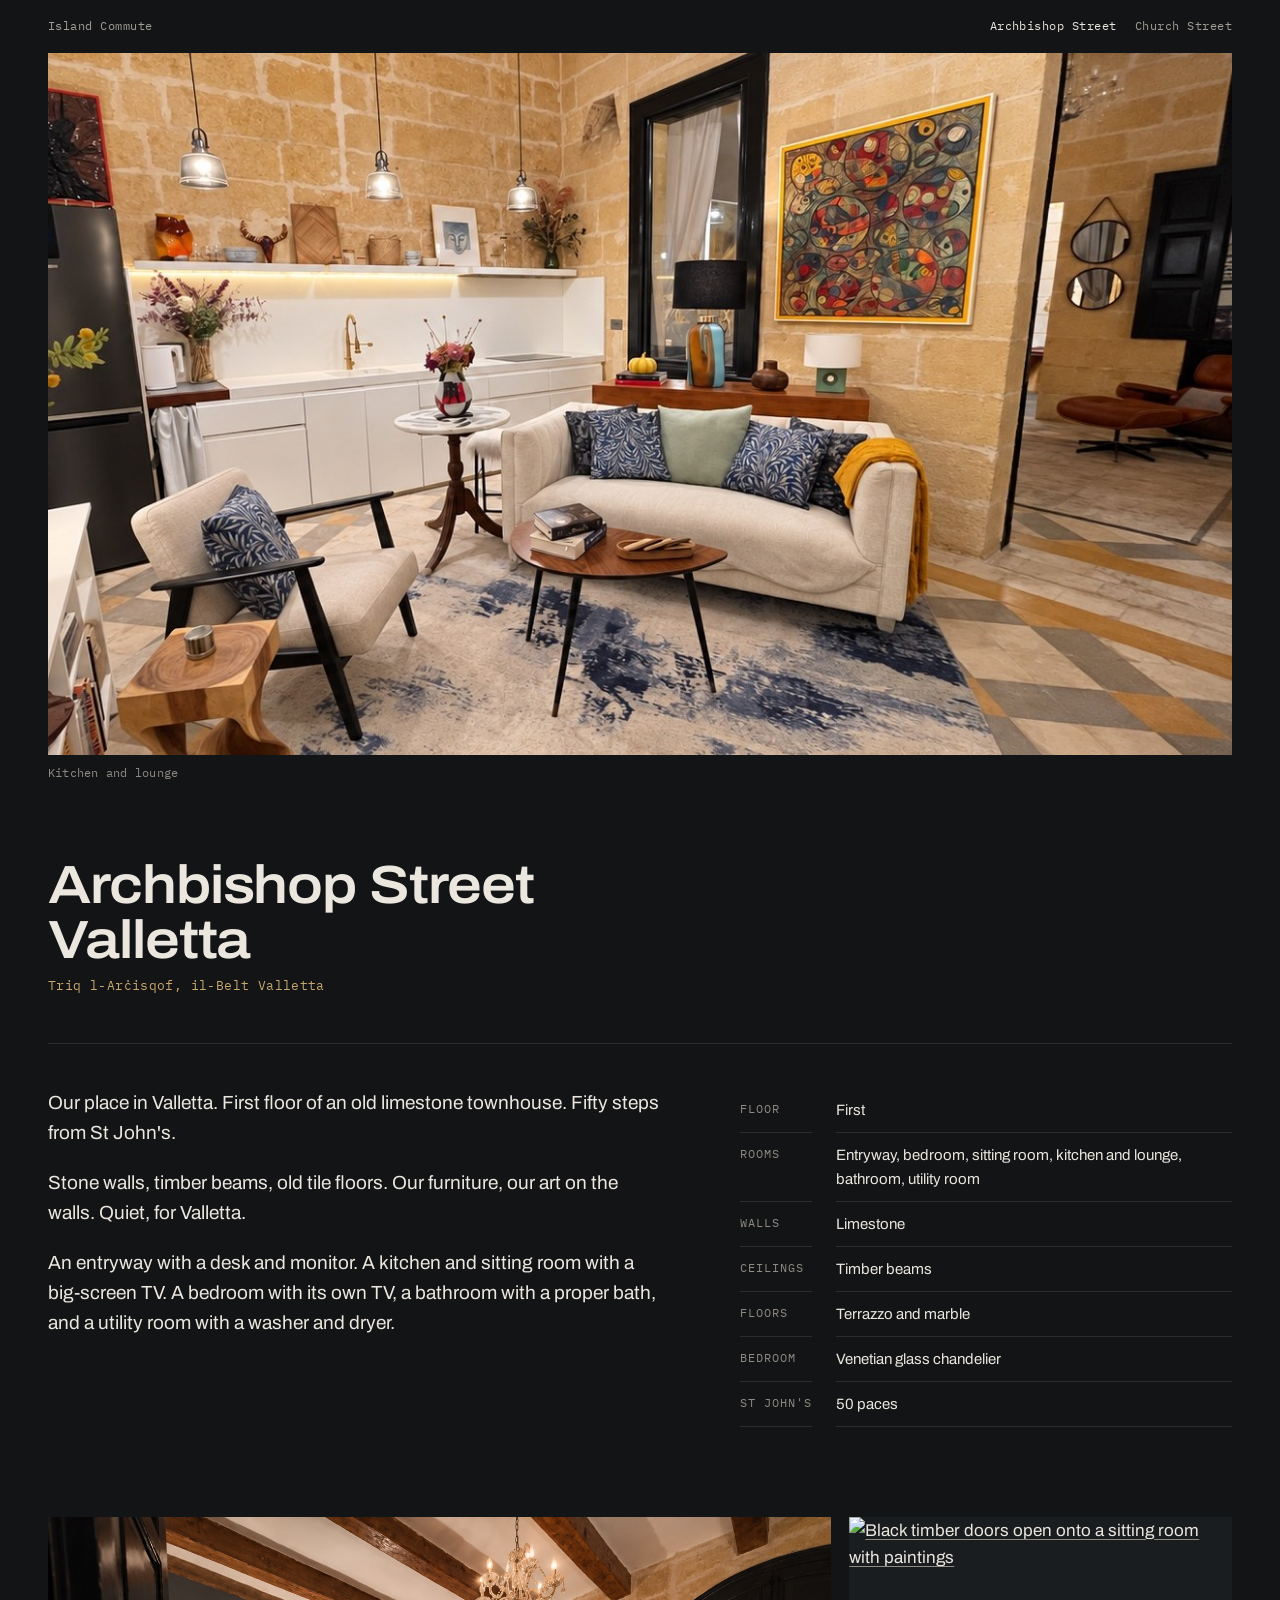
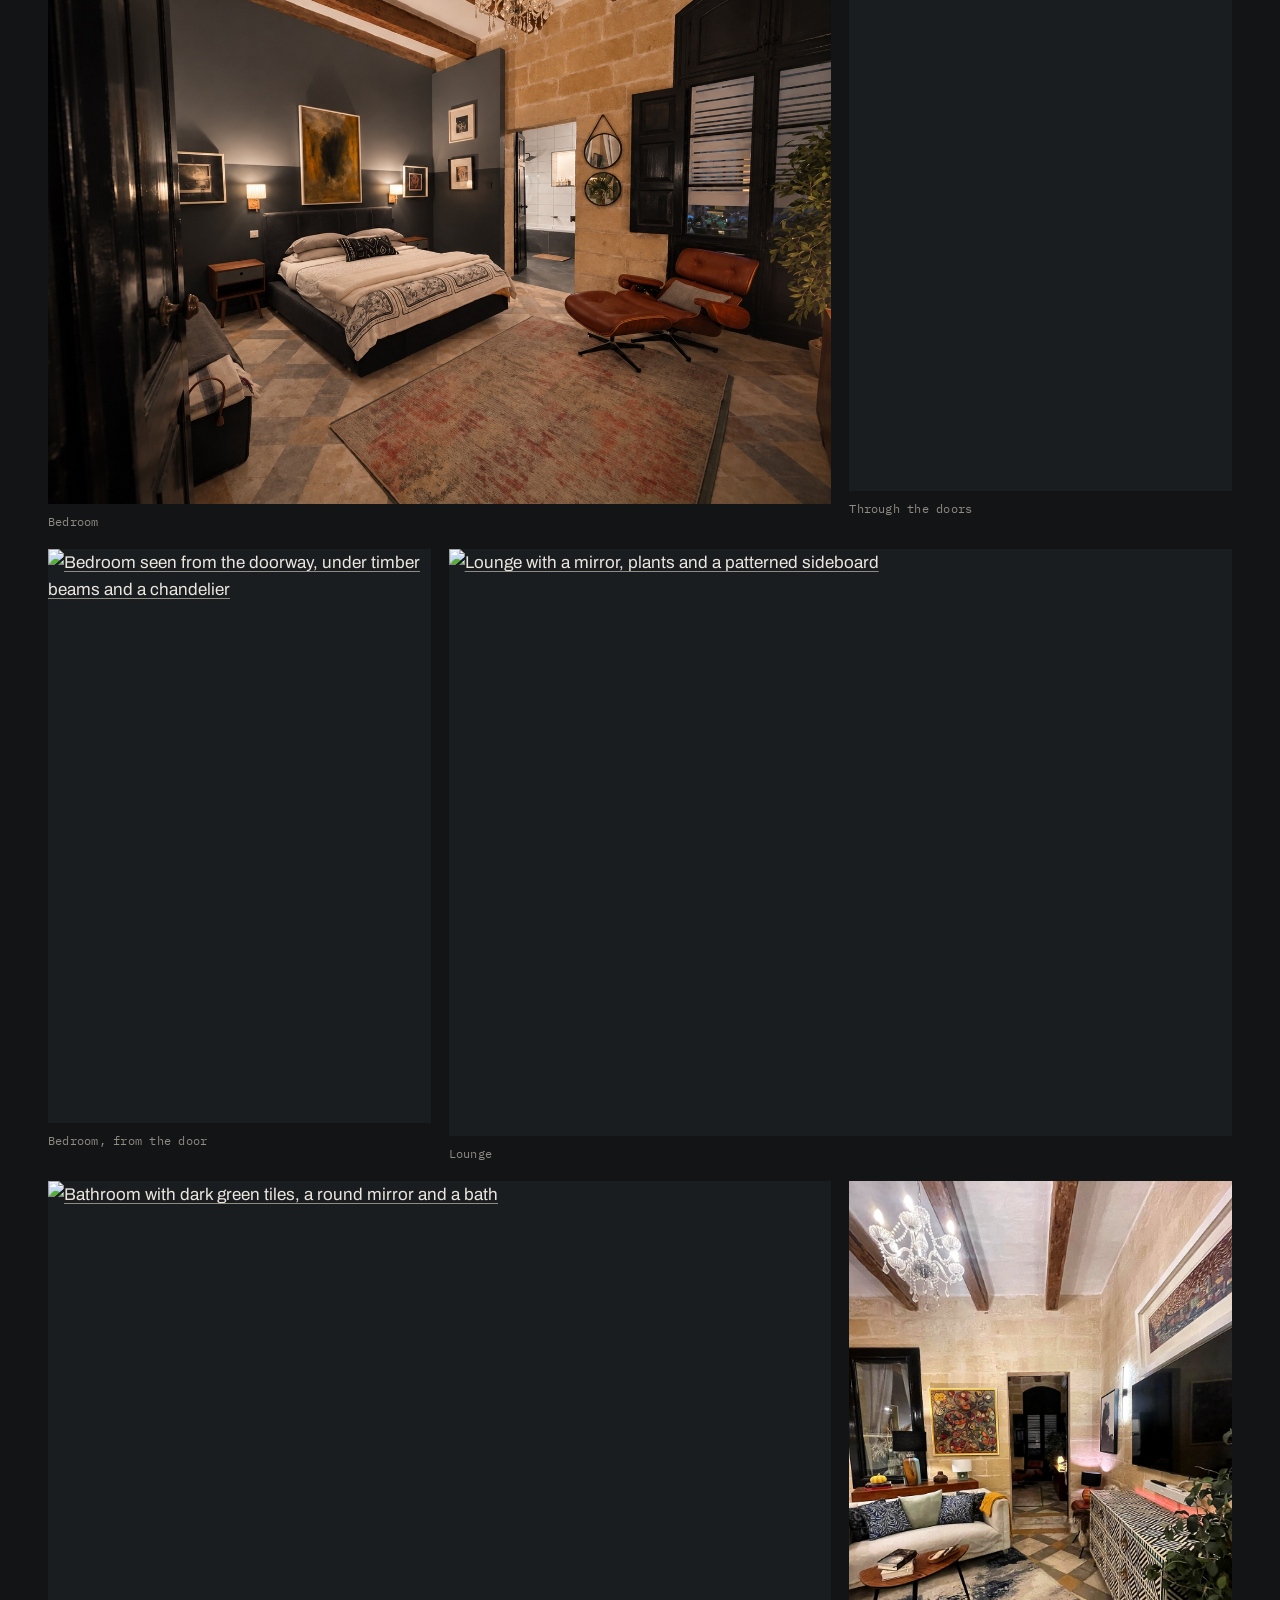
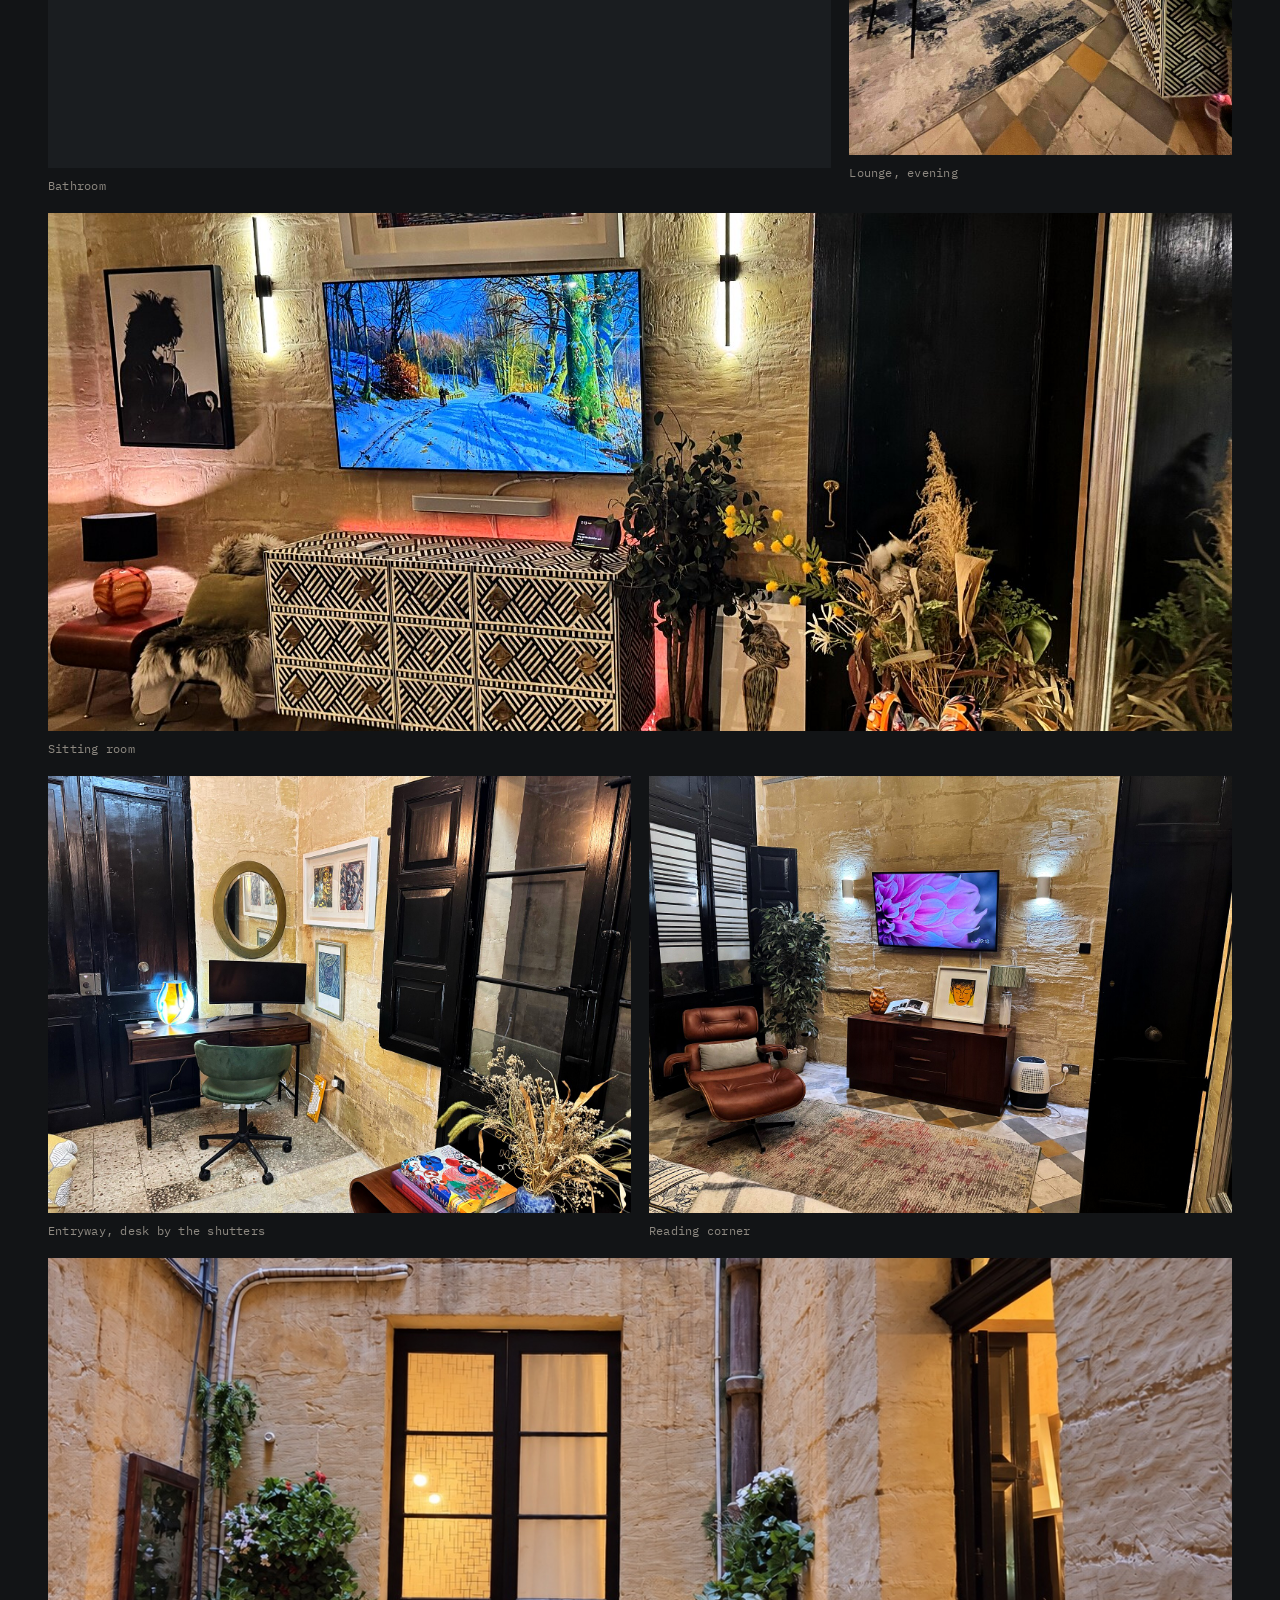
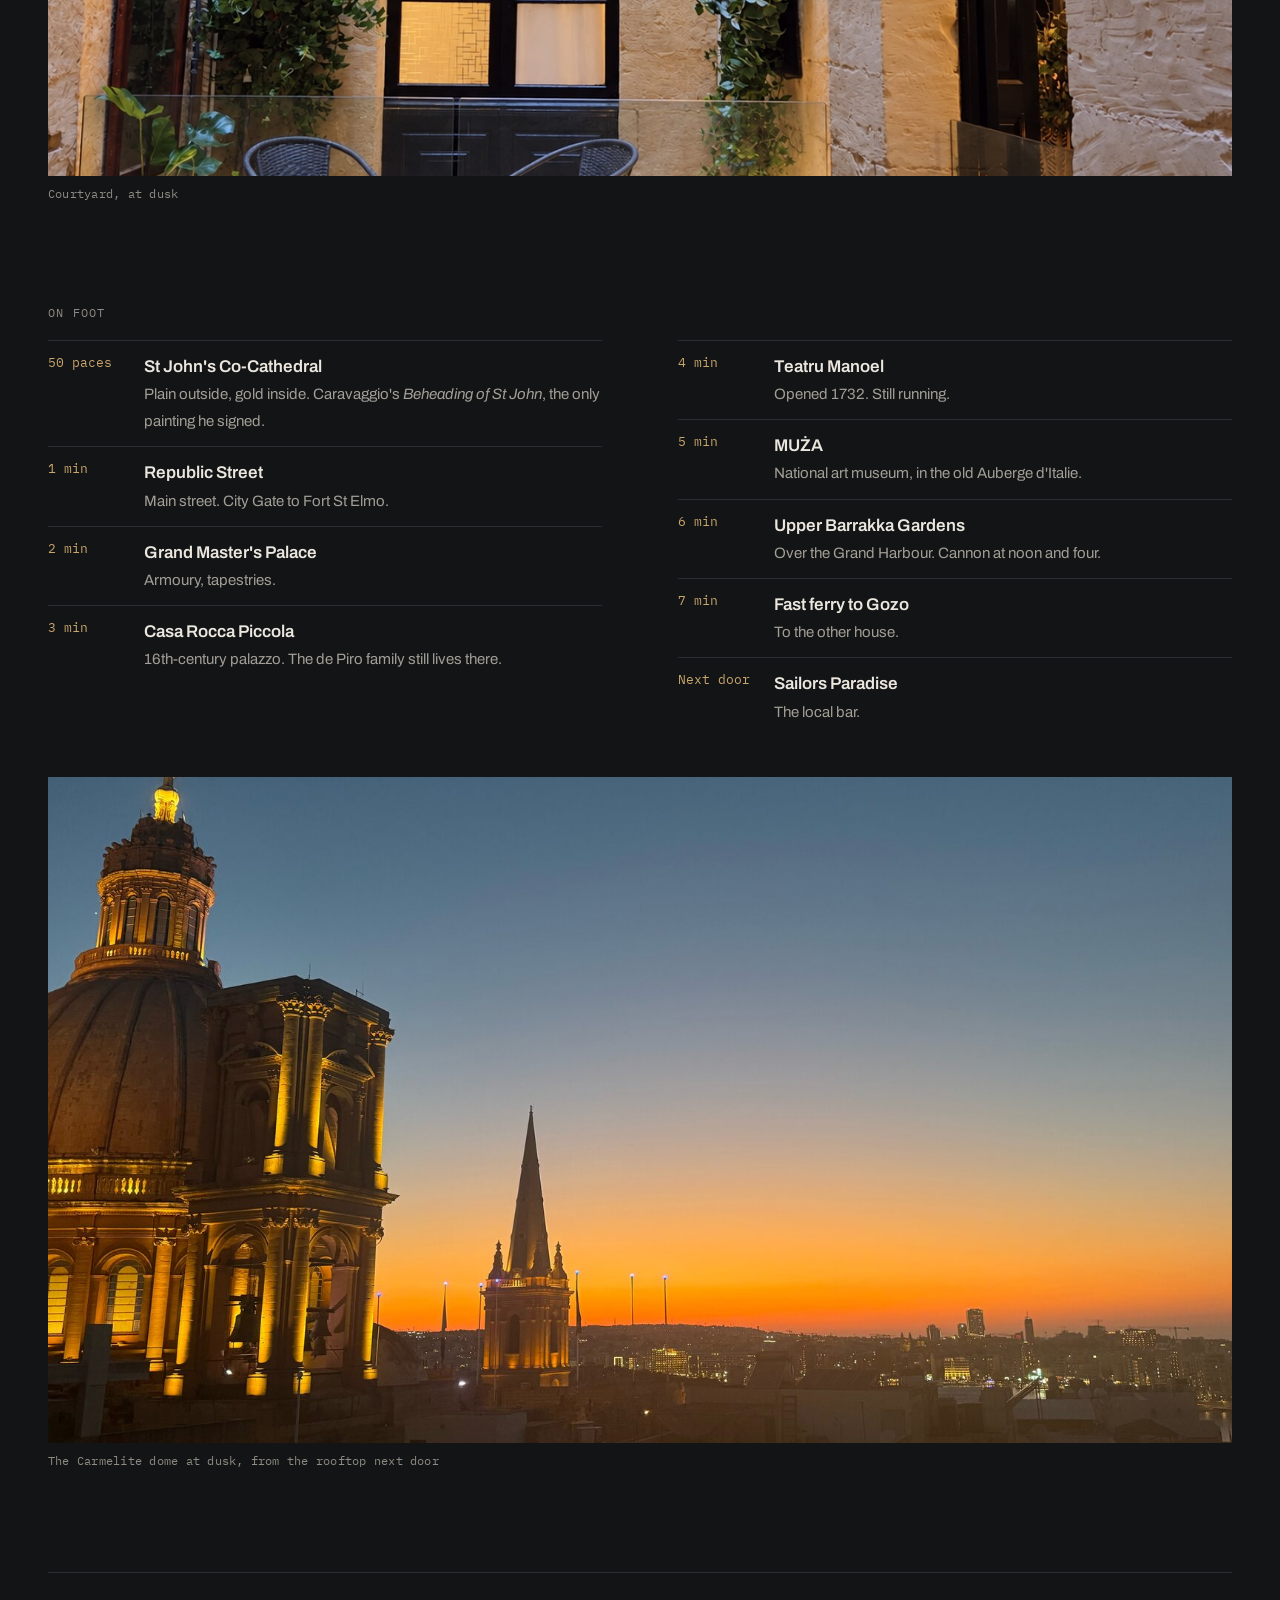
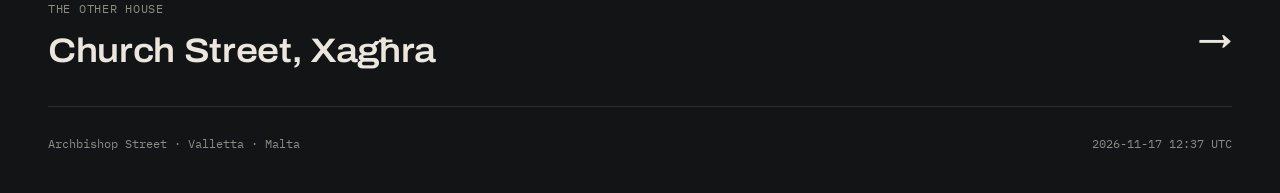
==== index.html @ 1a16b5c1 "content: name the entryway in the desk photo caption and the rooms list" ====
<!doctype html>
<html lang="en">
<head>
  <meta charset="UTF-8">
  <link rel="icon" href="/favicon.svg" type="image/svg+xml">
  <meta name="viewport" content="width=device-width, initial-scale=1">
  <title>Archbishop Street, Valletta</title>
  <meta name="robots" content="noindex, nofollow">
  <meta name="description" content="Archbishop Street, Valletta. Limestone, timber beams, old tile floors. Fifty steps from St John's.">
  <link rel="canonical" href="https://50archbishop.com/">
  <meta property="og:title" content="Archbishop Street, Valletta">
  <meta property="og:description" content="Limestone, timber beams, old tile floors. Fifty steps from St John's.">
  <meta property="og:type" content="website">
  <meta property="og:url" content="https://50archbishop.com/">
  <meta property="og:image" content="https://50archbishop.com/assets/photo-01-hero-kitchen-lounge-retouched.jpg">
  <meta name="twitter:card" content="summary_large_image">
  <meta name="theme-color" content="#121416">
  <link rel="preconnect" href="https://fonts.googleapis.com">
  <link rel="preconnect" href="https://fonts.gstatic.com" crossorigin>
  <link rel="stylesheet" href="https://fonts.googleapis.com/css2?family=Archivo:wdth,wght@62..125,100..900&family=IBM+Plex+Mono&display=swap">
  <link rel="stylesheet" href="/assets/site.css?v=20261107-more">
</head>
<body>
  <header class="wrap bar">
    <a class="home" href="https://islandcommute.com/">Island Commute</a>
    <nav aria-label="Houses">
      <a href="/" aria-current="page">Archbishop Street</a>
      <a href="https://19-church.com/">Church Street</a>
    </nav>
  </header>

  <main>
    <figure class="hero wrap">
      <img src="/assets/photo-01-hero-kitchen-lounge-retouched.jpg?v=2" width="1223" height="1086" alt="Kitchen and lounge: limestone walls, timber beams, a white sofa and a large abstract painting">
      <figcaption>Kitchen and lounge</figcaption>
    </figure>

    <div class="wrap">
      <div class="address">
        <h1>Archbishop Street<br>Valletta<span class="mt">Triq l-Arċisqof, il-Belt Valletta</span></h1>
      </div>

      <section class="about">
        <div>
          <p>Our place in Valletta. First floor of an old limestone townhouse. Fifty steps from St John's.</p>
          <p>Stone walls, timber beams, old tile floors. Our furniture, our art on the walls. Quiet, for Valletta.</p>
          <p>An entryway with a desk and monitor. A kitchen and sitting room with a big-screen TV. A bedroom with its own TV, a bathroom with a proper bath, and a utility room with a washer and dryer.</p>
        </div>
        <dl class="facts">
          <dt>Floor</dt><dd>First</dd>
          <dt>Rooms</dt><dd>Entryway, bedroom, sitting room, kitchen and lounge, bathroom, utility room</dd>
          <dt>Walls</dt><dd>Limestone</dd>
          <dt>Ceilings</dt><dd>Timber beams</dd>
          <dt>Floors</dt><dd>Terrazzo and marble</dd>
          <dt>Bedroom</dt><dd>Venetian glass chandelier</dd>
          <dt>St John's</dt><dd>50 paces</dd>
        </dl>
      </section>

      <section class="photos" aria-label="Photographs">
        <figure class="photo"><a data-lb data-cap="Bedroom" href="/assets/photo-02-bedroom-retouched.jpg"><img loading="lazy" src="/assets/photo-02-bedroom-retouched.jpg" width="1450" height="1086" alt="Bedroom with dark walls, a chandelier and a leather lounge chair"></a><figcaption>Bedroom</figcaption></figure>
        <figure class="photo p"><a data-lb data-cap="Through the doors" href="/assets/photo-04-doorway-yellow-room.jpg"><img loading="lazy" src="/assets/photo-04-doorway-yellow-room.jpg" width="1200" height="1600" alt="Black timber doors open onto a sitting room with paintings"></a><figcaption>Through the doors</figcaption></figure>
        <figure class="photo p"><a data-lb data-cap="Bedroom, from the door" href="/assets/photo-05-bedroom-alt.jpg"><img loading="lazy" src="/assets/photo-05-bedroom-alt.jpg" width="1200" height="1600" alt="Bedroom seen from the doorway, under timber beams and a chandelier"></a><figcaption>Bedroom, from the door</figcaption></figure>
        <figure class="photo"><a data-lb data-cap="Lounge" href="/assets/photo-03-lounge-mirror.jpg"><img loading="lazy" src="/assets/photo-03-lounge-mirror.jpg" width="1600" height="1200" alt="Lounge with a mirror, plants and a patterned sideboard"></a><figcaption>Lounge</figcaption></figure>
        <figure class="photo"><a data-lb data-cap="Bathroom" href="/assets/photo-06-bathroom.jpg"><img loading="lazy" src="/assets/photo-06-bathroom.jpg" width="1600" height="1200" alt="Bathroom with dark green tiles, a round mirror and a bath"></a><figcaption>Bathroom</figcaption></figure>
        <figure class="photo p"><a data-lb data-cap="Lounge, evening" href="/assets/photo-07-lounge-portrait.jpg"><img loading="lazy" src="/assets/photo-07-lounge-portrait.jpg" width="1200" height="1600" alt="Lounge in the evening with sofa, painting and beams"></a><figcaption>Lounge, evening</figcaption></figure>
        <figure class="photo w"><a data-lb data-cap="Sitting room" href="/assets/photo-11-sitting-room.jpg"><img loading="lazy" src="/assets/photo-11-sitting-room.jpg" width="1600" height="1200" alt="Sitting room with a patterned sideboard, wall lights, plants and dried grasses against limestone walls"></a><figcaption>Sitting room</figcaption></figure>
        <figure class="photo h"><a data-lb data-cap="Entryway, desk by the shutters" href="/assets/photo-09-desk.jpg"><img loading="lazy" src="/assets/photo-09-desk.jpg" width="1600" height="1200" alt="The entryway: a desk with a green chair between tall black shutters, a round mirror and framed prints"></a><figcaption>Entryway, desk by the shutters</figcaption></figure>
        <figure class="photo h"><a data-lb data-cap="Reading corner" href="/assets/photo-10-lounger.jpg"><img loading="lazy" src="/assets/photo-10-lounger.jpg" width="1600" height="1200" alt="A leather lounge chair and footstool on a rug, beside a timber sideboard and a tall plant"></a><figcaption>Reading corner</figcaption></figure>
        <figure class="photo w"><a data-lb data-cap="Courtyard, at dusk" href="/assets/photo-08-courtyard-retouched.jpg"><img loading="lazy" src="/assets/photo-08-courtyard-retouched.jpg" width="1367" height="1150" alt="Limestone light well with a small table, plants and a lit window"></a><figcaption>Courtyard, at dusk</figcaption></figure>
      </section>

      <section class="near">
        <h2 class="label">On foot</h2>
        <ol>
          <li><span class="t">50 paces</span><span><b>St John's Co-Cathedral</b><span class="d">Plain outside, gold inside. Caravaggio's <i>Beheading of St John</i>, the only painting he signed.</span></span></li>
          <li><span class="t">1 min</span><span><b>Republic Street</b><span class="d">Main street. City Gate to Fort St Elmo.</span></span></li>
          <li><span class="t">2 min</span><span><b>Grand Master's Palace</b><span class="d">Armoury, tapestries.</span></span></li>
          <li><span class="t">3 min</span><span><b>Casa Rocca Piccola</b><span class="d">16th-century palazzo. The de Piro family still lives there.</span></span></li>
          <li><span class="t">4 min</span><span><b>Teatru Manoel</b><span class="d">Opened 1732. Still running.</span></span></li>
          <li><span class="t">5 min</span><span><b>MUŻA</b><span class="d">National art museum, in the old Auberge d'Italie.</span></span></li>
          <li><span class="t">6 min</span><span><b>Upper Barrakka Gardens</b><span class="d">Over the Grand Harbour. Cannon at noon and four.</span></span></li>
          <li><span class="t">7 min</span><span><b>Fast ferry to Gozo</b><span class="d">To the other house.</span></span></li>
          <li><span class="t">Next door</span><span><b>Sailors Paradise</b><span class="d">The local bar.</span></span></li>
        </ol>
        <figure class="near-view"><img loading="lazy" src="/assets/view-dome-next-door.jpg" width="1600" height="1200" alt="The lit dome and spire of the Carmelite church against an orange dusk sky over Valletta"><figcaption>The Carmelite dome at dusk, from the rooftop next door</figcaption></figure>
      </section>

      <a class="next" href="https://19-church.com/"><span><small>The other house</small>Church Street, Xagħra</span><span aria-hidden="true">&rarr;</span></a>

      <footer class="foot">
        <span>Archbishop Street · Valletta · Malta</span>
        <span class="deploy-stamp">2026-11-17 12:37 UTC</span>
      </footer>
    </div>
  </main>
  <script src="/assets/site.js" defer></script>
</body>
</html>
---- assets/site.css ----
/* Shared by 50archbishop.com and 19-church.com. Single dark theme, set on purpose:
   the photographs are warm night interiors and read best on a cool dark ground. */
:root {
  color-scheme: dark;
  --ground: #121416;      /* shutter-black, a touch of blue-green */
  --raise: #1a1d20;
  --line: #2a2e32;
  --ink: #ebe6de;         /* warm off-white, like lit limestone */
  --ink-2: #a39e95;
  --ink-3: #8f8a82;
  --stone: #c9a66b;       /* Globigerina limestone, used sparingly */
  --display: "Archivo", "Helvetica Neue", Arial, sans-serif;
  --text: "Archivo", "Helvetica Neue", Arial, sans-serif;
  --mono: "IBM Plex Mono", ui-monospace, "SF Mono", Menlo, monospace;
  --gutter: clamp(16px, 4vw, 48px);
  --measure: 62ch;
}

* { box-sizing: border-box; }
html { -webkit-text-size-adjust: 100%; }
body {
  margin: 0;
  background: var(--ground);
  color: var(--ink);
  font: 400 17px/1.6 var(--text);
  font-variation-settings: "wdth" 100;
  -webkit-font-smoothing: antialiased;
}
img { display: block; max-width: 100%; height: auto; }
a { color: inherit; text-decoration-color: var(--ink-3); text-underline-offset: 3px; }
a:hover { color: var(--stone); text-decoration-color: var(--stone); }
:focus-visible { outline: 2px solid var(--stone); outline-offset: 3px; }

.wrap { padding-inline: var(--gutter); max-width: 1320px; margin-inline: auto; }

/* Top bar */
.bar {
  display: flex; justify-content: space-between; align-items: baseline; gap: 16px; flex-wrap: wrap;
  padding-block: 18px;
  font: 400 12px/1.4 var(--mono); letter-spacing: .04em; color: var(--ink-2);
}
.bar nav { display: flex; gap: 18px; flex-wrap: wrap; }
.bar a { text-decoration: none; }
.bar a[aria-current="page"] { color: var(--ink); }

/* Hero photograph: sized to the picture, never to the viewport */
.hero { margin-block: 0; }
.hero img { width: 100%; max-height: 78vh; object-fit: cover; }
.hero figcaption, .photo figcaption {
  font: 400 12px/1.4 var(--mono); color: var(--ink-3); padding-top: 10px; letter-spacing: .02em;
}

/* Address block */
.address {
  display: grid; grid-template-columns: 1fr; align-items: end;
  padding-block: clamp(36px, 6vw, 80px) clamp(28px, 4vw, 48px);
}
.address .no {
  font-family: var(--display); font-weight: 700; font-variation-settings: "wdth" 125;
  font-size: clamp(88px, 17vw, 220px); line-height: .78; letter-spacing: -.04em;
  font-variant-numeric: lining-nums;
}
.address h1 {
  margin: 0; font-family: var(--display); font-weight: 600; font-variation-settings: "wdth" 112;
  font-size: clamp(26px, 4.2vw, 54px); line-height: 1.02; letter-spacing: -.02em; text-wrap: balance;
}
.address .mt {
  display: block; margin-top: 10px; font: 400 13px/1.3 var(--mono); color: var(--stone); letter-spacing: .03em;
}

/* Intro text + facts */
.about {
  display: grid; grid-template-columns: minmax(0, 1.25fr) minmax(0, 1fr); gap: clamp(28px, 6vw, 96px);
  padding-block: 8px clamp(48px, 7vw, 96px);
  border-top: 1px solid var(--line); padding-top: clamp(28px, 4vw, 44px);
}
.about p { margin: 0 0 1em; max-width: var(--measure); font-size: clamp(17px, 1.5vw, 19px); }
.about p:last-child { margin-bottom: 0; }
.facts { margin: 0; display: grid; grid-template-columns: max-content 1fr; column-gap: 24px; row-gap: 0; align-self: start; }
.facts dt, .facts dd { padding-block: 10px; border-bottom: 1px solid var(--line); margin: 0; }
.facts dt { font: 400 12px/1.9 var(--mono); color: var(--ink-3); text-transform: uppercase; letter-spacing: .08em; }
.facts dd { font-size: 15px; color: var(--ink); }

/* Photographs: six-column grid, landscapes take four, portraits two, rows share a height */
.photos {
  display: grid; grid-template-columns: repeat(6, minmax(0, 1fr)); gap: clamp(10px, 1.4vw, 18px);
  padding-bottom: clamp(56px, 8vw, 112px);
}
.photo { margin: 0; grid-column: span 4; }
.photo.p { grid-column: span 2; }
.photo.w { grid-column: 1 / -1; }
.photo.h { grid-column: span 3; }
.photo a { display: block; cursor: zoom-in; }
.photo img { width: 100%; aspect-ratio: 4 / 3; object-fit: cover; background: var(--raise); transition: opacity .2s; }
.photo.p img { aspect-ratio: 2 / 3; }
.photo.w img { aspect-ratio: 16 / 7; }
.near-view { margin: clamp(24px, 4vw, 40px) 0 0; }
.near-view img { width: 100%; aspect-ratio: 16 / 9; object-fit: cover; }
.near-view figcaption { font: 400 12px/1.4 var(--mono); color: var(--ink-3); padding-top: 10px; letter-spacing: .02em; }
.photo a:hover img { opacity: .86; }

/* Section heading */
.label {
  font: 400 12px/1.4 var(--mono); color: var(--ink-3); text-transform: uppercase; letter-spacing: .1em;
  margin: 0 0 18px;
}

/* Nearby: minutes on foot, aligned */
.near { padding-bottom: clamp(56px, 8vw, 112px); }
.near ol { list-style: none; margin: 0; padding: 0; columns: 2 340px; column-gap: clamp(28px, 6vw, 96px); }
.near li {
  break-inside: avoid; display: grid; grid-template-columns: 84px 1fr; gap: 12px;
  padding-block: 12px; border-top: 1px solid var(--line);
}
.near .t { font: 400 13px/1.55 var(--mono); color: var(--stone); font-variant-numeric: tabular-nums; }
.near b { font-weight: 600; display: block; }
.near span.d { color: var(--ink-2); font-size: 15px; }

/* Link to the other floor / house */
.next {
  display: flex; justify-content: space-between; align-items: center; gap: 16px;
  padding-block: 28px; border-top: 1px solid var(--line); text-decoration: none;
  font-family: var(--display); font-weight: 600; font-variation-settings: "wdth" 112;
  font-size: clamp(22px, 3vw, 34px); letter-spacing: -.01em;
}
.next small { display: block; font: 400 12px/1.4 var(--mono); color: var(--ink-3); letter-spacing: .06em; text-transform: uppercase; margin-bottom: 6px; }

footer.foot {
  display: flex; justify-content: space-between; gap: 16px; flex-wrap: wrap;
  padding-block: 28px 40px; border-top: 1px solid var(--line);
  font: 400 12px/1.5 var(--mono); color: var(--ink-3);
}

/* Lightbox */
dialog.lb {
  border: 0; padding: 0; margin: 0; max-width: 100vw; max-height: 100vh; width: 100vw; height: 100vh;
  background: rgba(10, 11, 12, .96); color: var(--ink);
}
dialog.lb::backdrop { background: rgba(10, 11, 12, .96); }
.lb-inner { height: 100%; display: grid; grid-template-rows: 1fr auto; padding: 20px var(--gutter); }
.lb img { max-width: 100%; max-height: 100%; margin: auto; object-fit: contain; min-height: 0; }
.lb-stage { display: flex; min-height: 0; }
.lb-row { display: flex; justify-content: space-between; align-items: center; gap: 12px; padding-top: 14px; font: 400 12px/1.4 var(--mono); color: var(--ink-2); }
.lb button {
  background: none; border: 1px solid var(--line); color: var(--ink); font: 400 13px/1 var(--mono);
  padding: 10px 14px; cursor: pointer;
}
.lb button:hover { border-color: var(--stone); color: var(--stone); }
.lb .ctl { display: flex; gap: 8px; }

@media (max-width: 760px) {
  .about { grid-template-columns: 1fr; }
  .photos { grid-template-columns: 1fr; }
  .photo, .photo.p, .photo.w, .photo.h { grid-column: auto; }
  .photo img, .photo.p img, .photo.w img { aspect-ratio: auto; }
  .address { grid-template-columns: 1fr; row-gap: 14px; }
}
@media (prefers-reduced-motion: reduce) { * { transition: none !important; } }
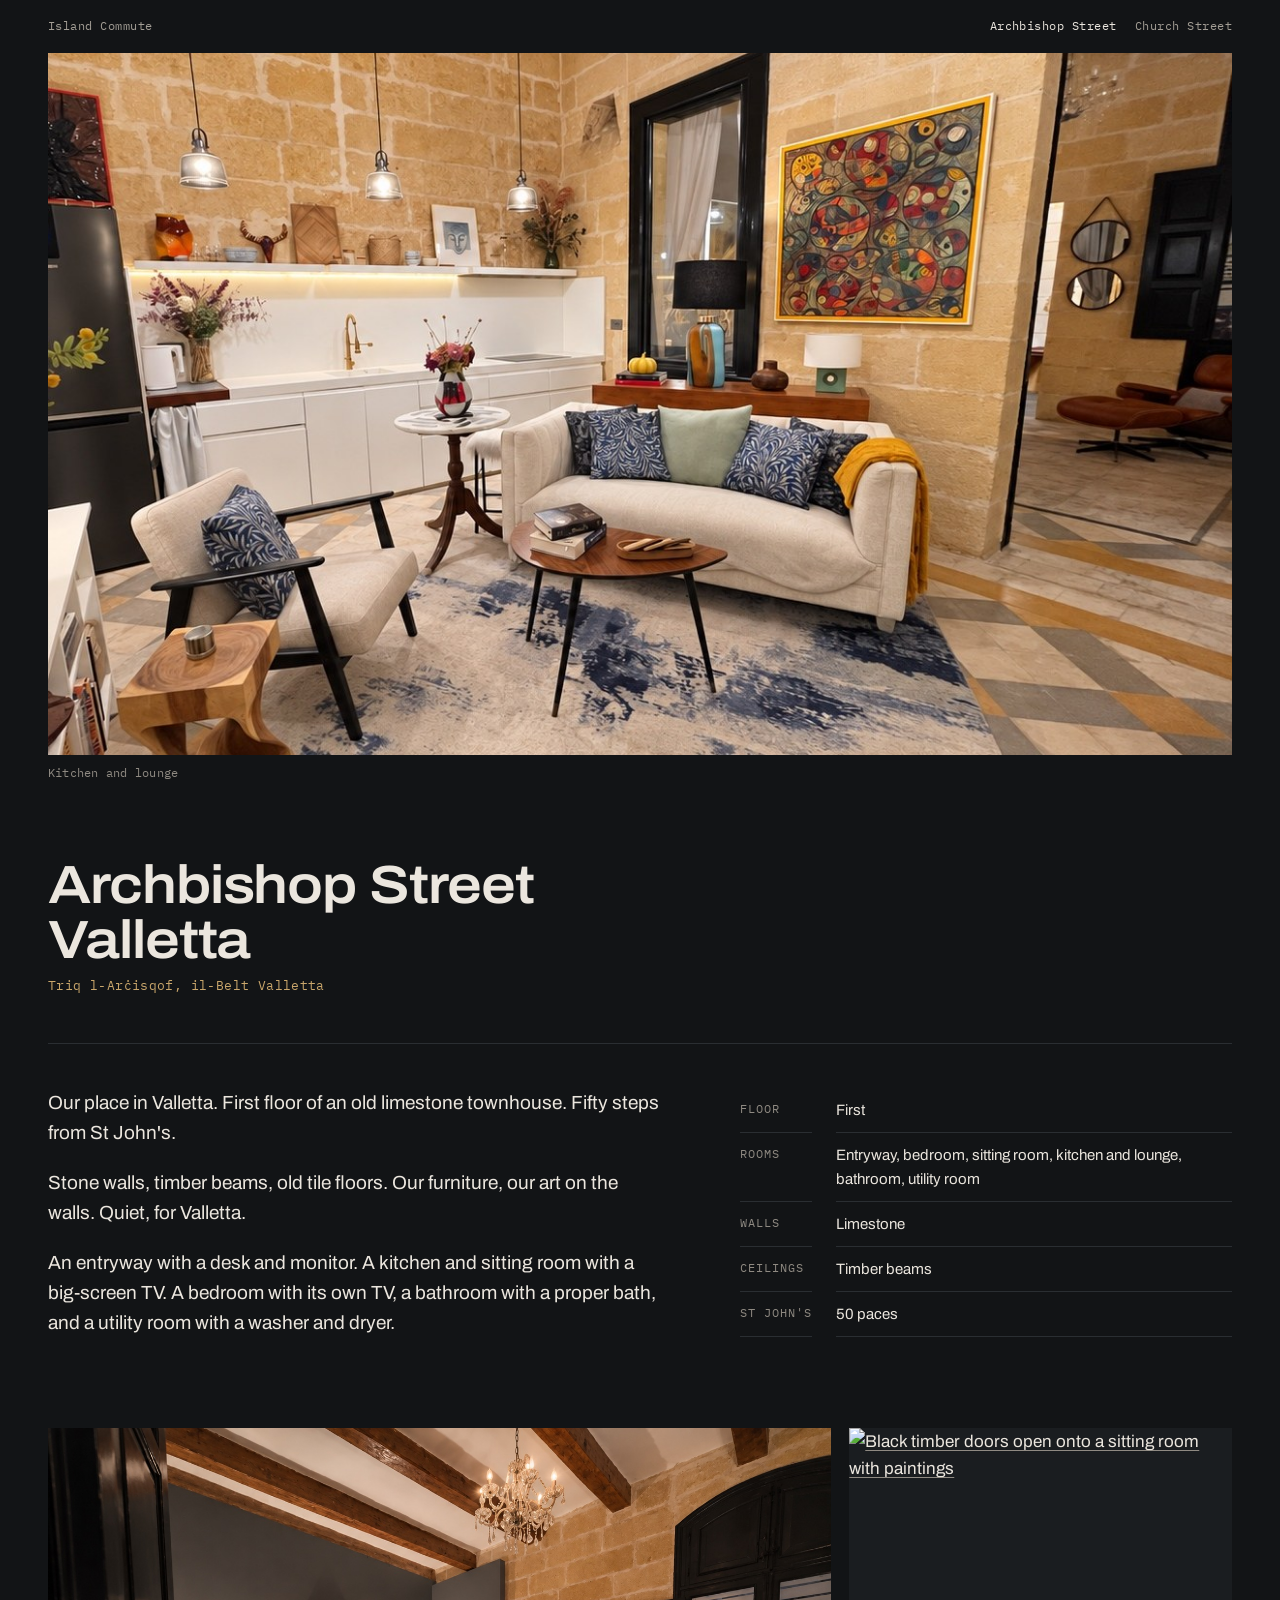
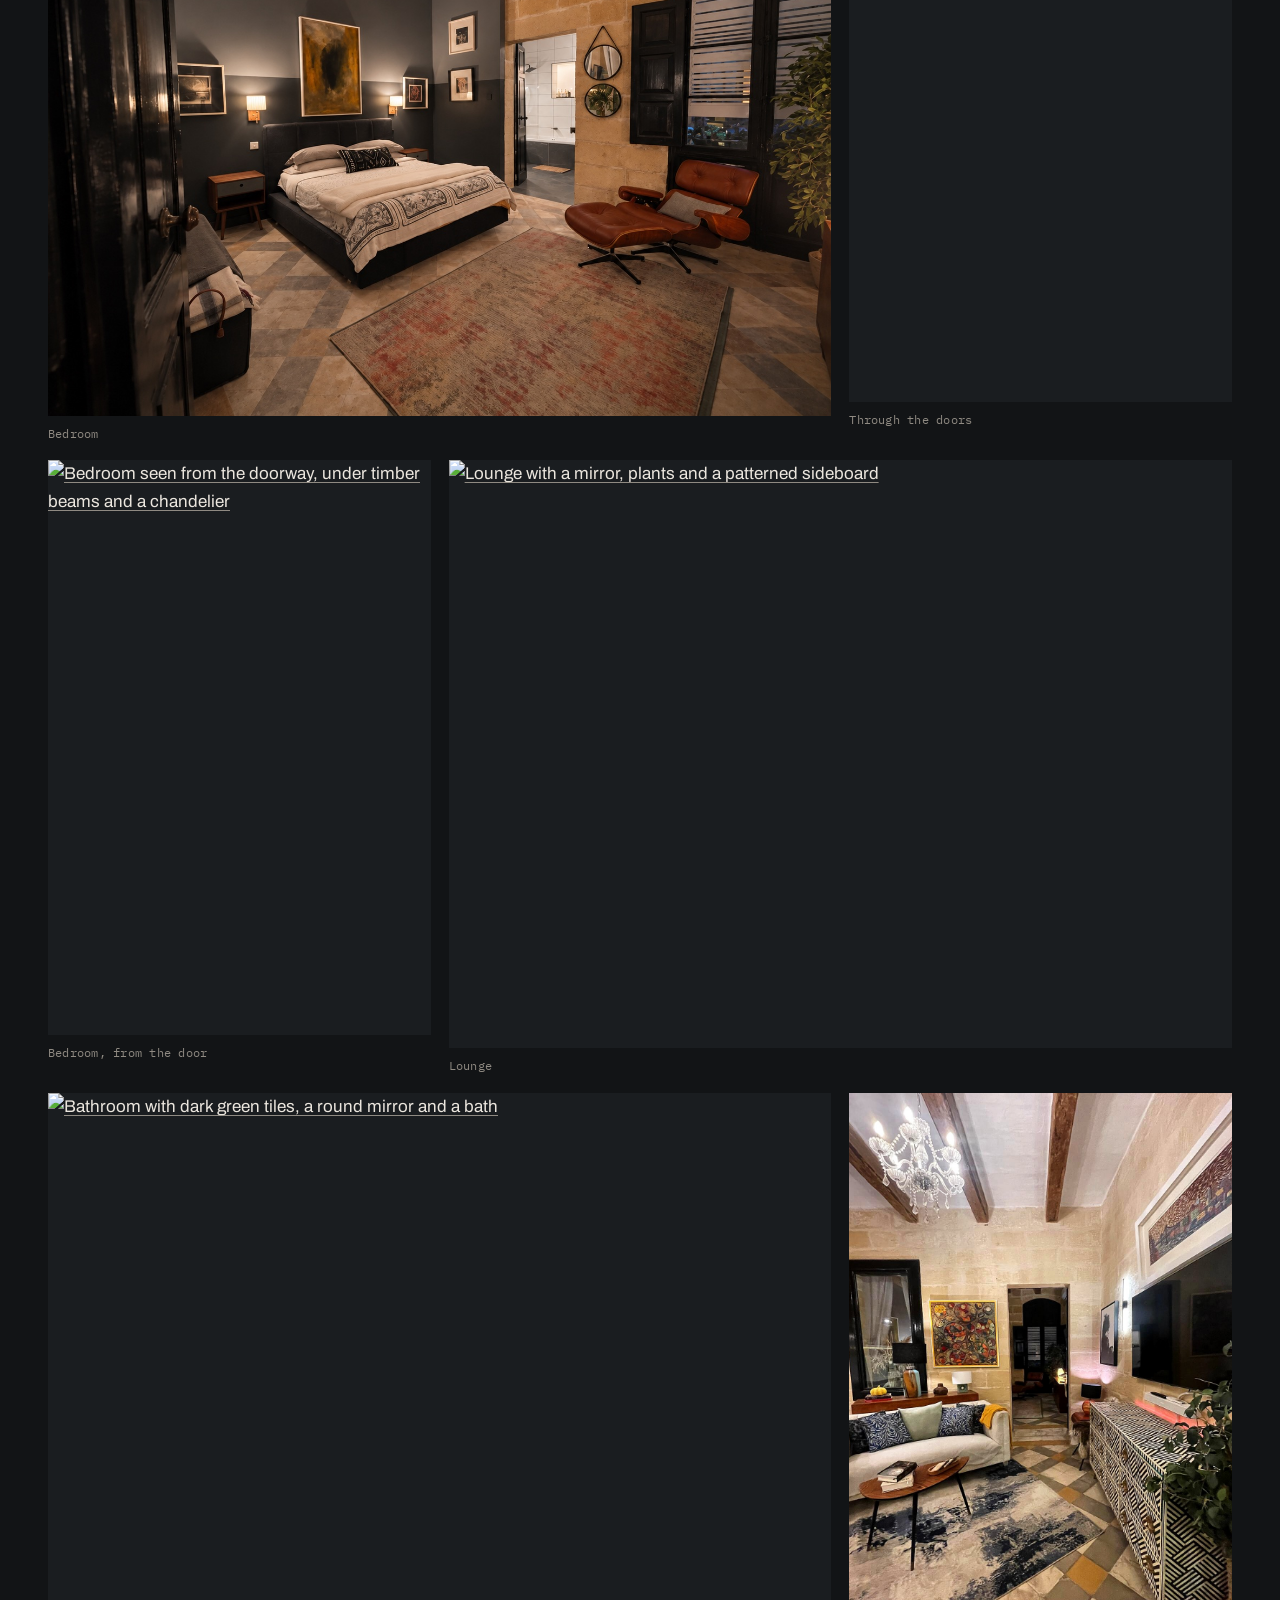
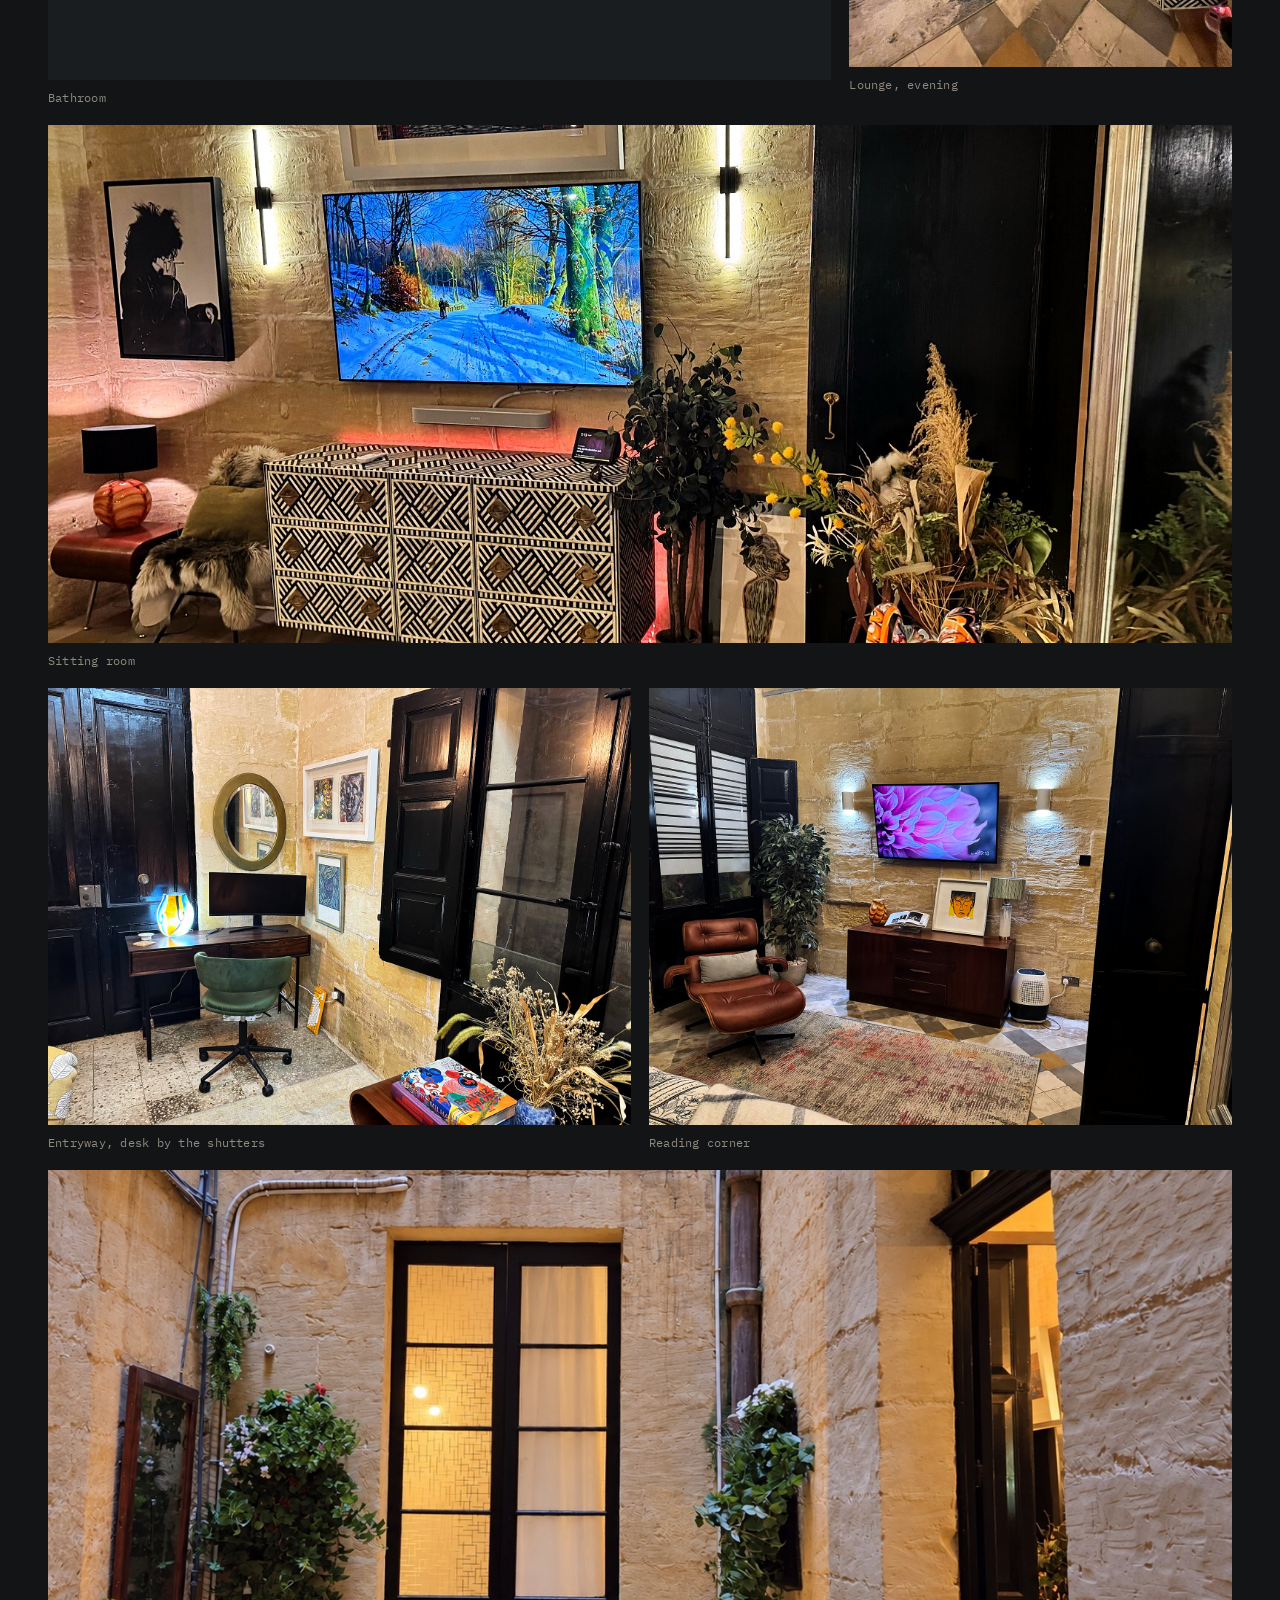
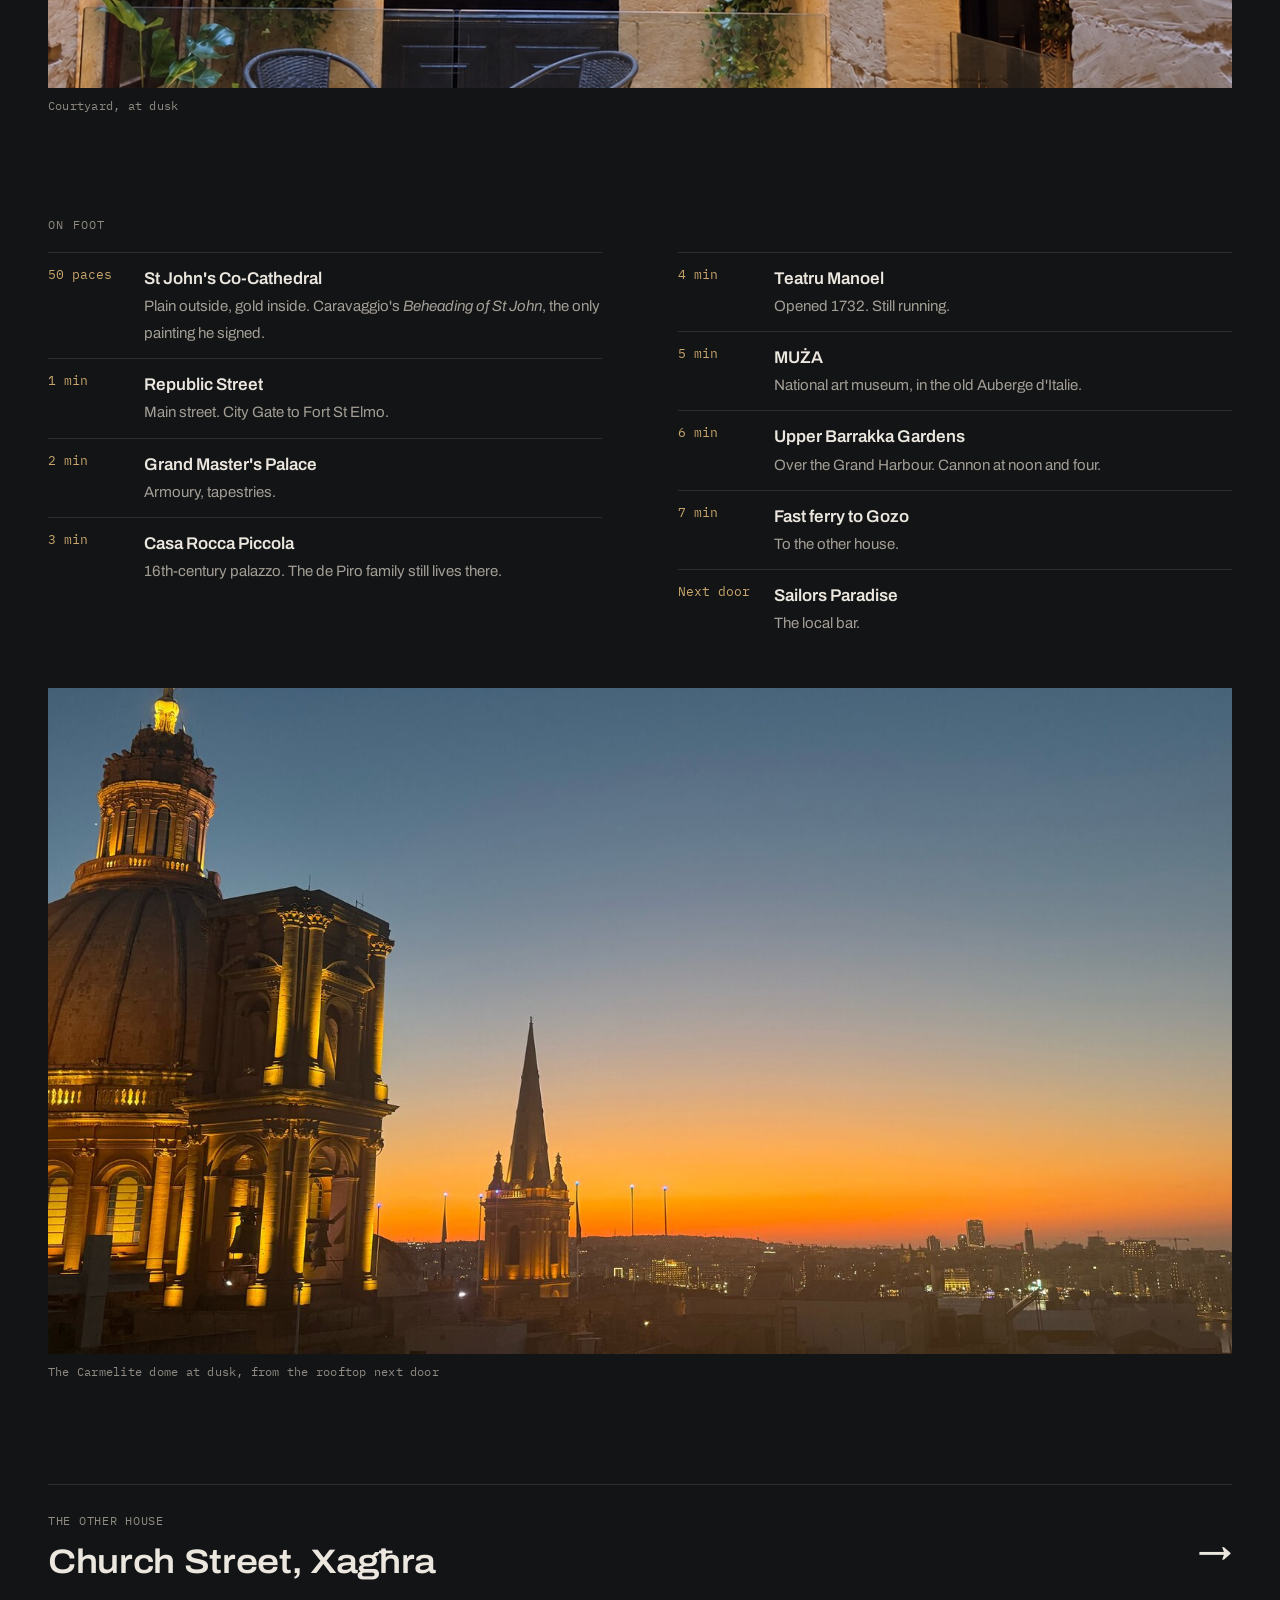
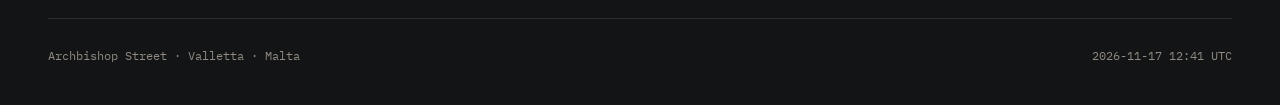
==== commit 1d2fb997: "content: remove the wrong floors and bedroom facts" ====
--- a/index.html
+++ b/index.html
@@ -51,8 +51,6 @@
           <dt>Rooms</dt><dd>Entryway, bedroom, sitting room, kitchen and lounge, bathroom, utility room</dd>
           <dt>Walls</dt><dd>Limestone</dd>
           <dt>Ceilings</dt><dd>Timber beams</dd>
-          <dt>Floors</dt><dd>Terrazzo and marble</dd>
-          <dt>Bedroom</dt><dd>Venetian glass chandelier</dd>
           <dt>St John's</dt><dd>50 paces</dd>
         </dl>
       </section>
@@ -90,7 +88,7 @@
 
       <footer class="foot">
         <span>Archbishop Street · Valletta · Malta</span>
-        <span class="deploy-stamp">2026-11-17 12:37 UTC</span>
+        <span class="deploy-stamp">2026-11-17 12:41 UTC</span>
       </footer>
     </div>
   </main>
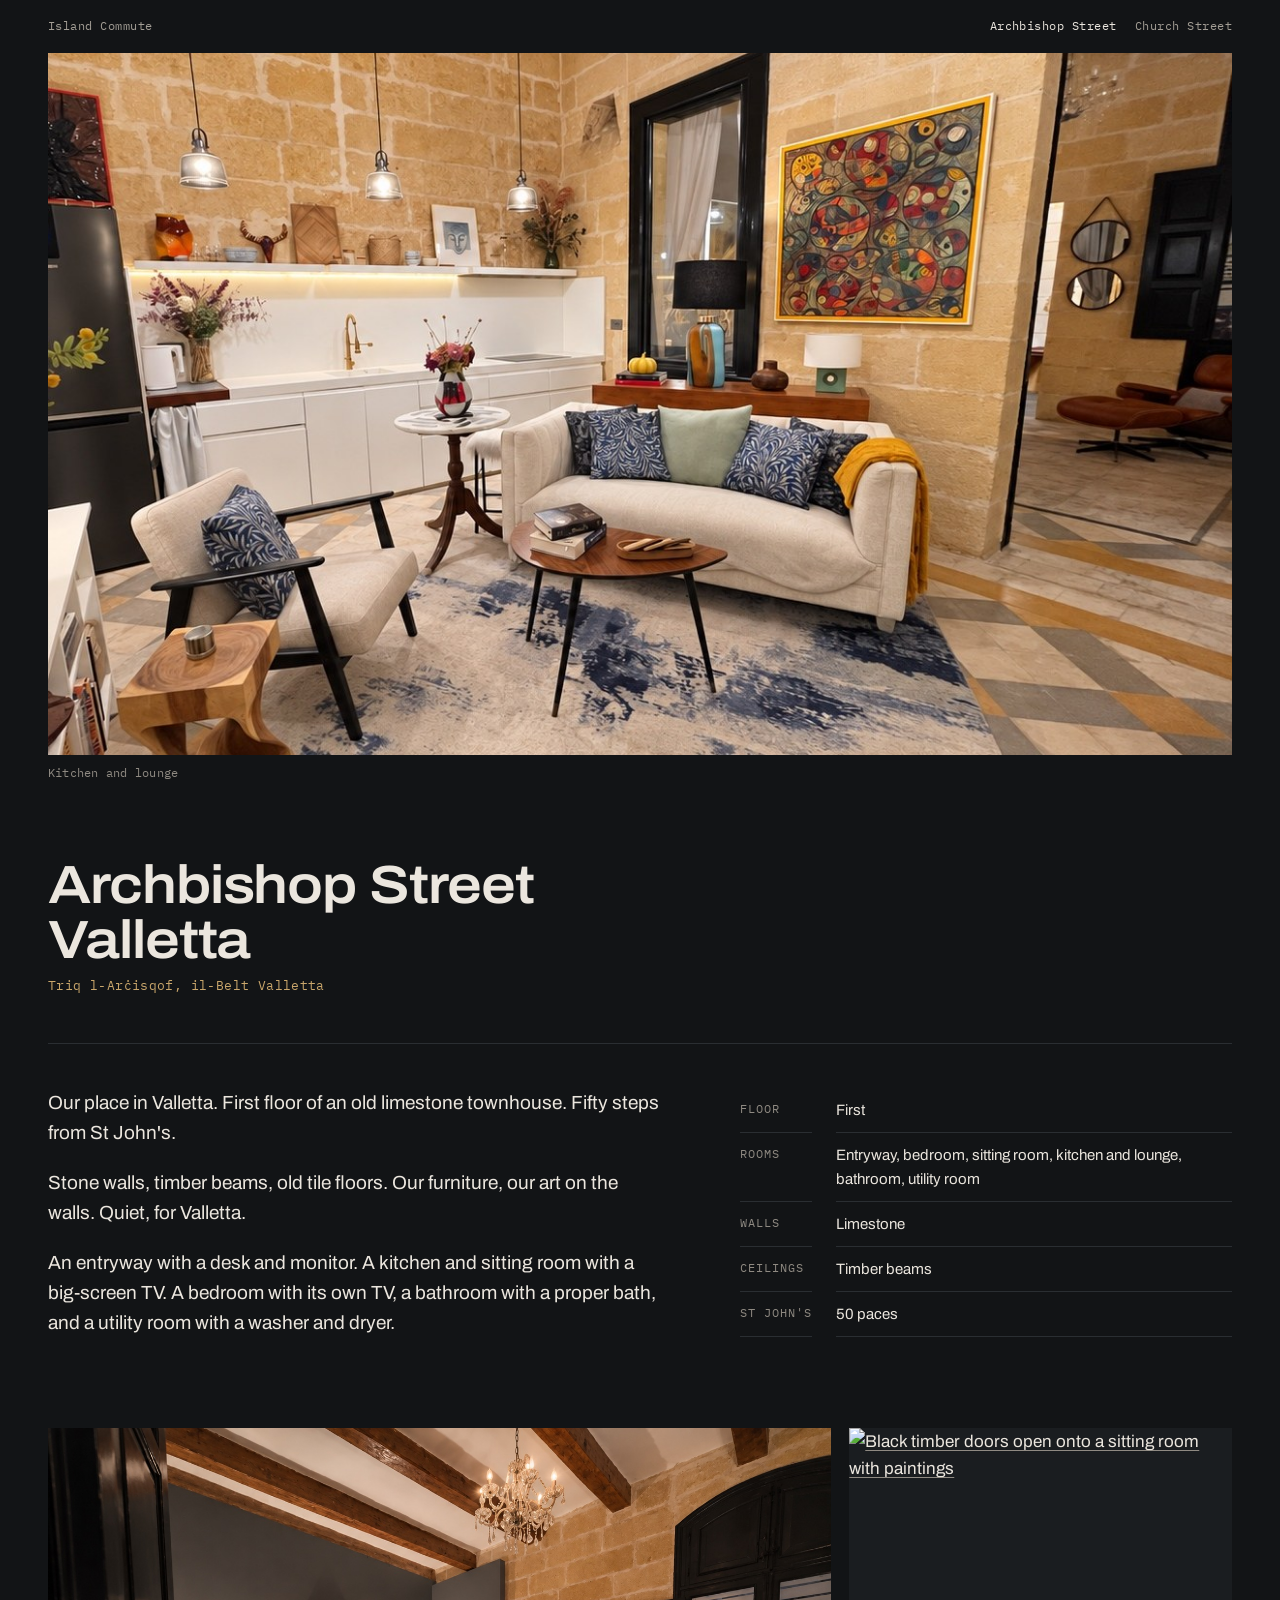
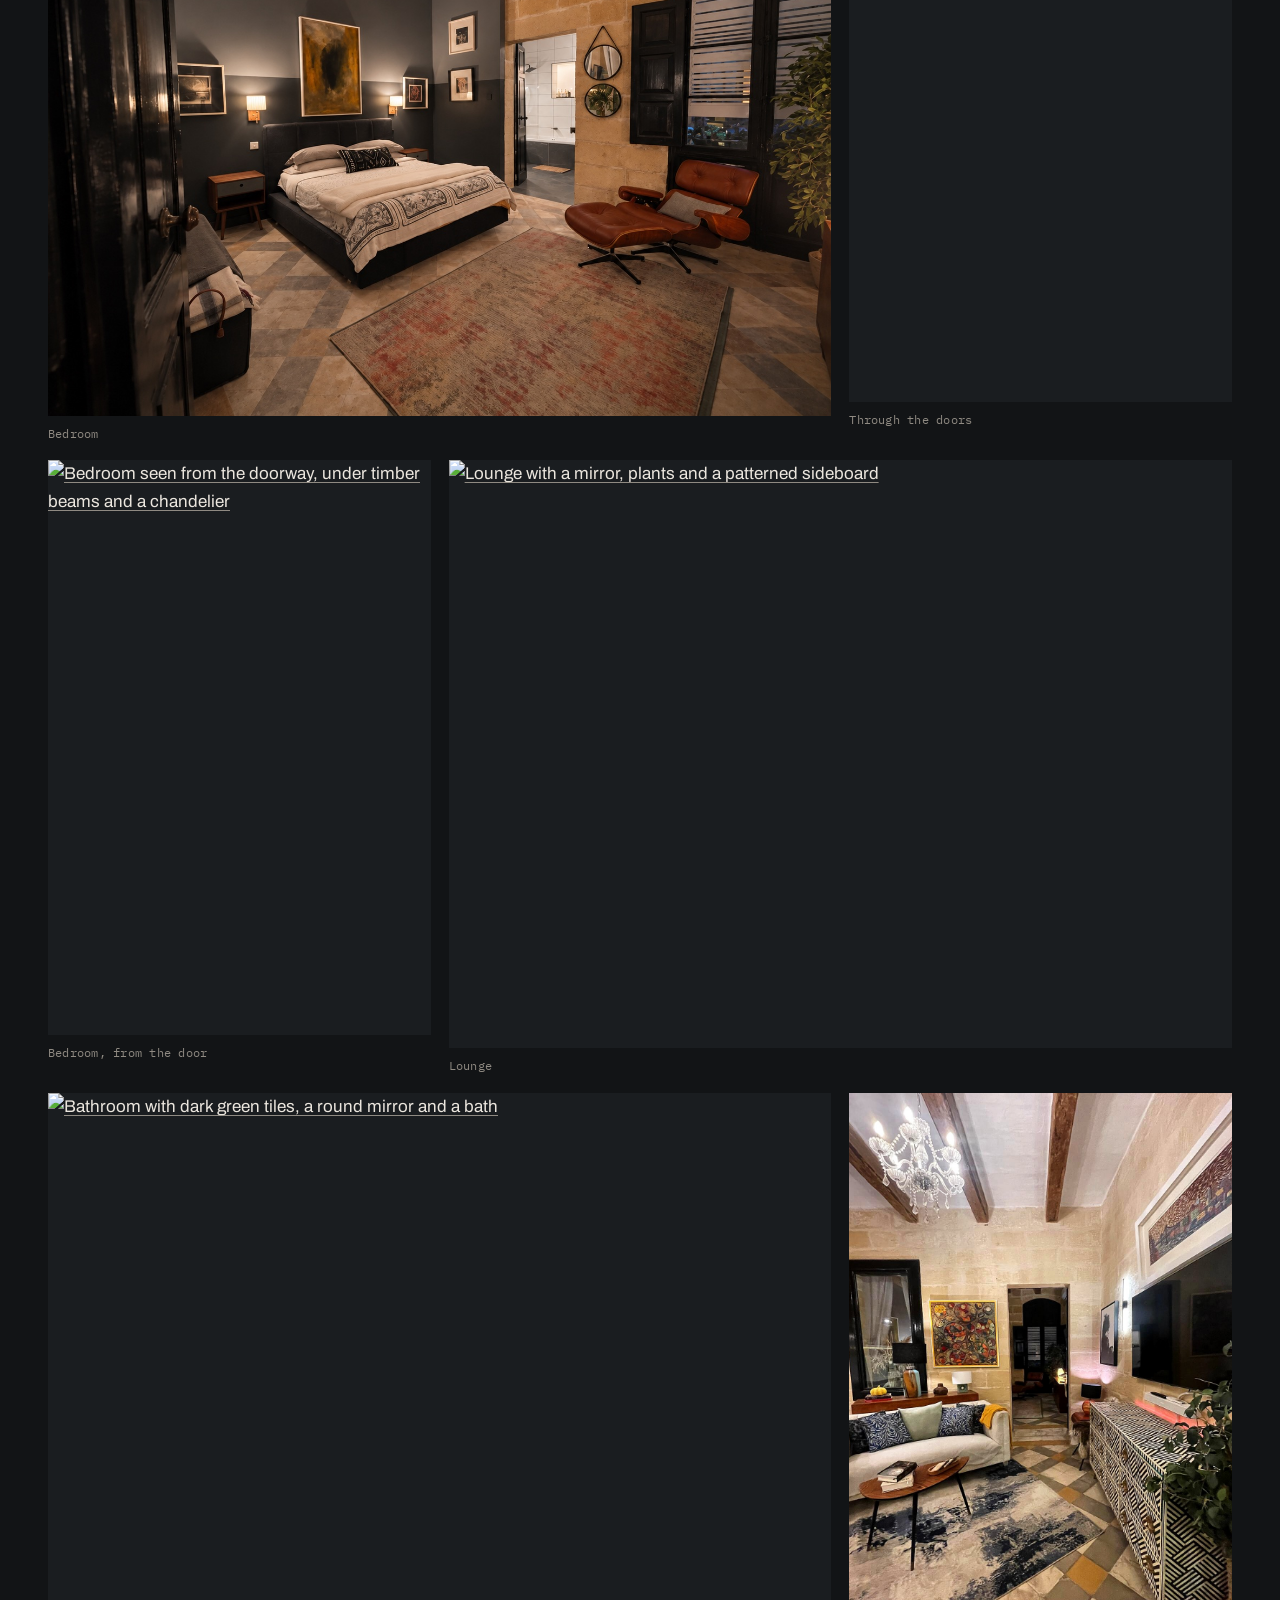
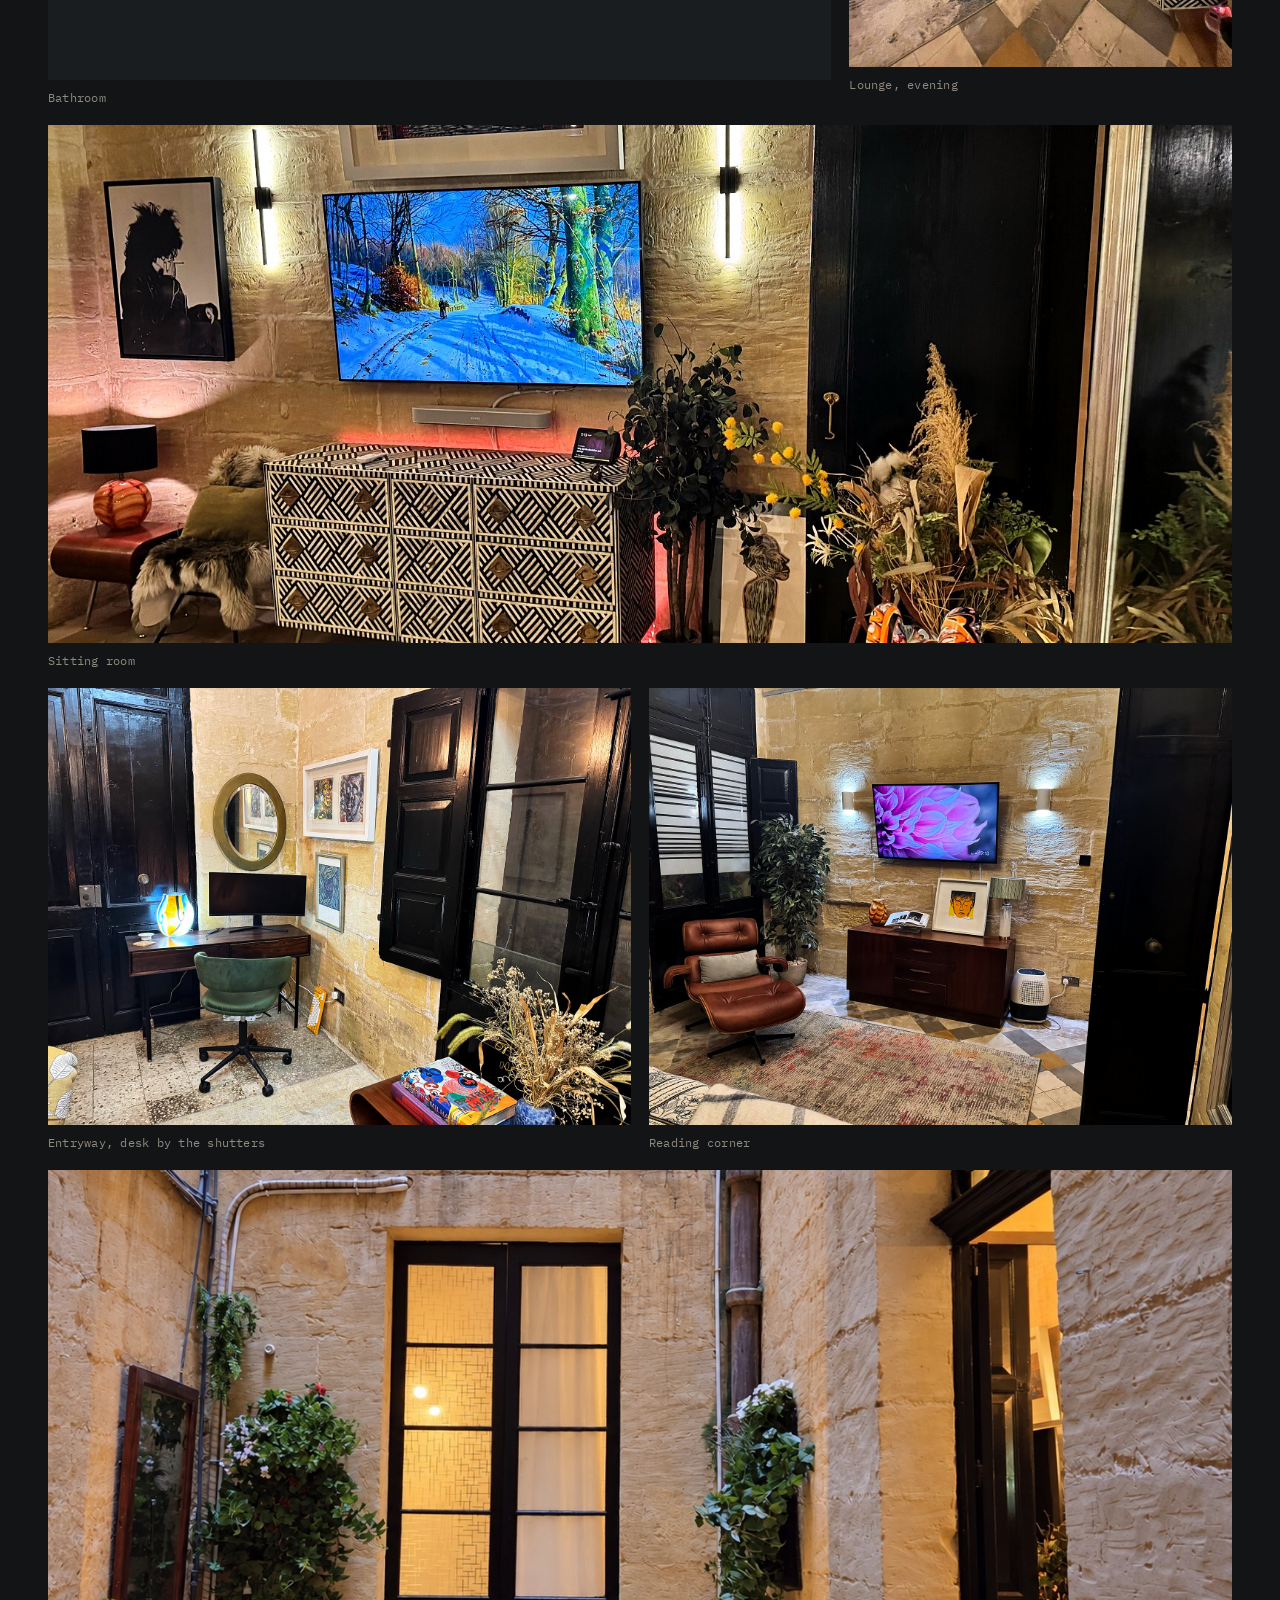
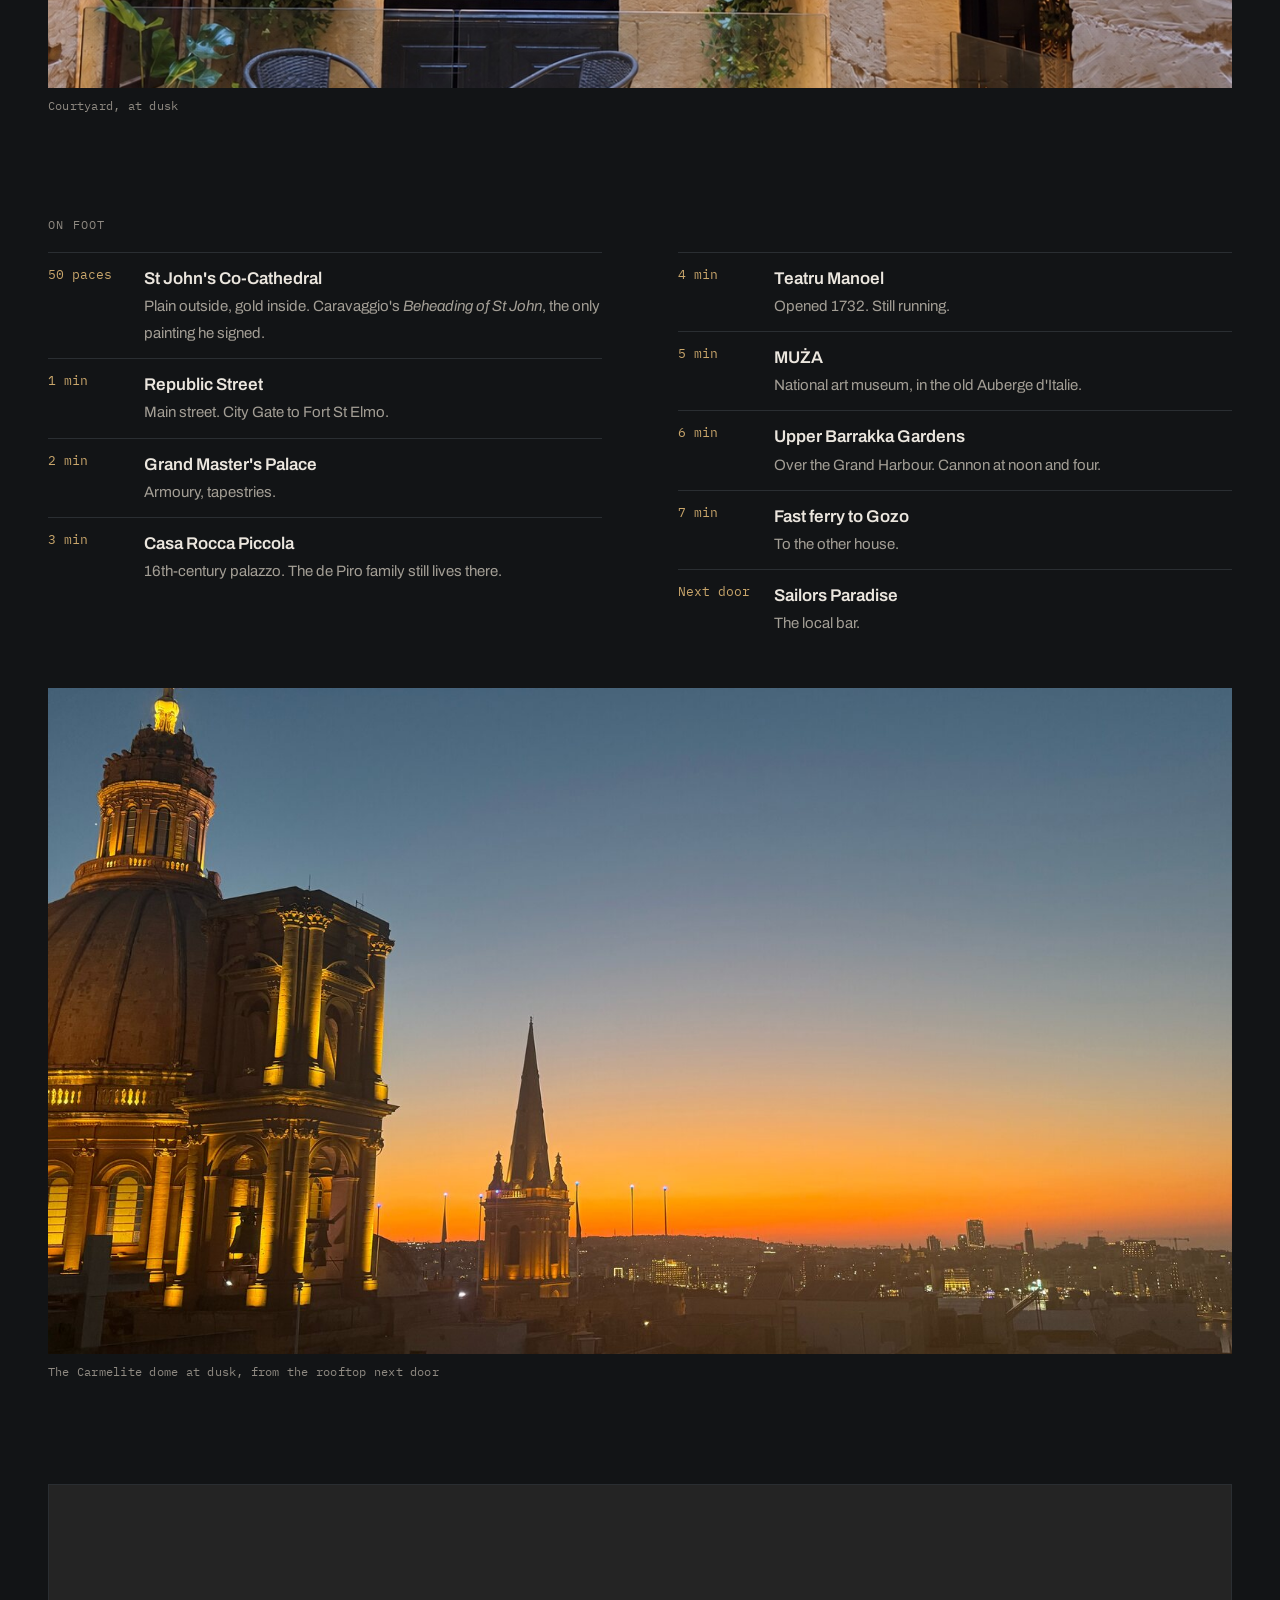
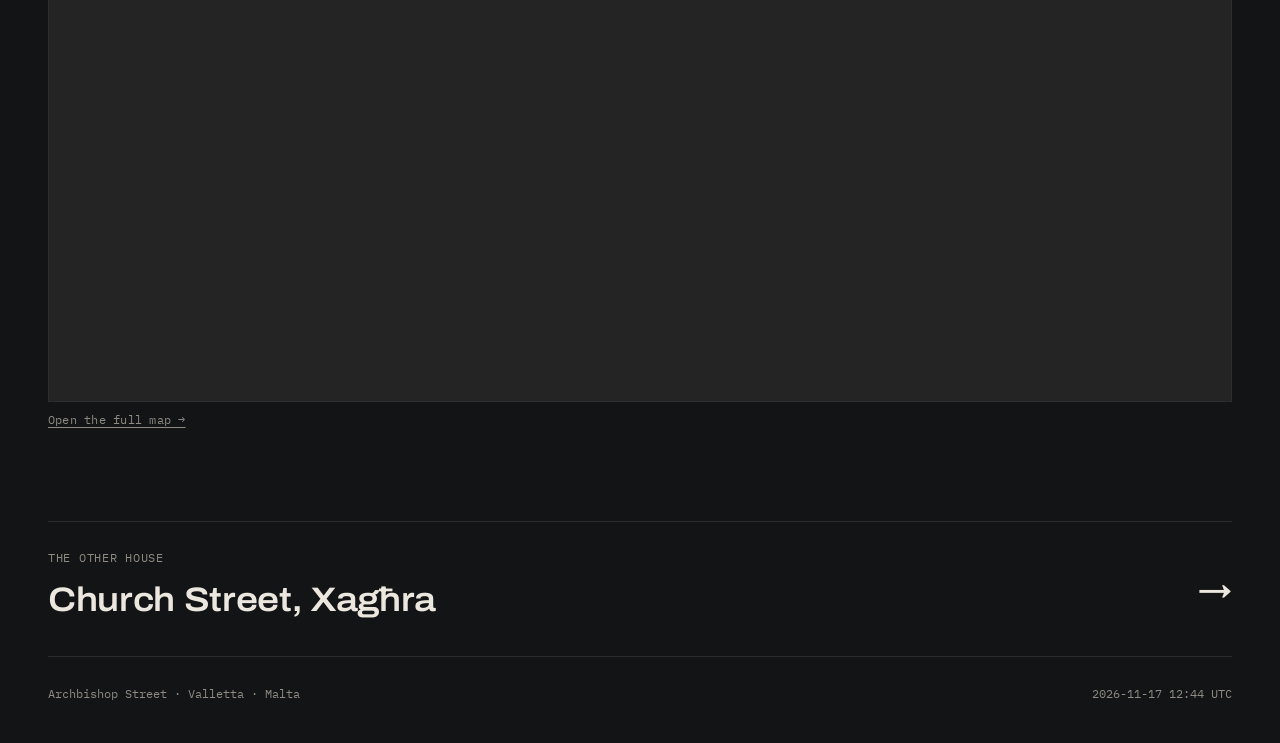
==== commit 3399a68d: "feature: add a greyed Google map and a full-map link at the bottom" ====
--- a/index.html
+++ b/index.html
@@ -84,11 +84,16 @@
         <figure class="near-view"><img loading="lazy" src="/assets/view-dome-next-door.jpg" width="1600" height="1200" alt="The lit dome and spire of the Carmelite church against an orange dusk sky over Valletta"><figcaption>The Carmelite dome at dusk, from the rooftop next door</figcaption></figure>
       </section>
 
+      <section class="map" aria-label="Map">
+        <div class="map-frame"><iframe title="Map of Archbishop Street, Valletta" src="https://www.google.com/maps?q=50+Archbishop+Street%2C+Valletta%2C+Malta&amp;z=17&amp;output=embed" loading="lazy" referrerpolicy="no-referrer-when-downgrade"></iframe></div>
+        <a class="map-link" href="https://www.google.com/maps/search/?api=1&amp;query=50+Archbishop+Street%2C+Valletta%2C+Malta">Open the full map &rarr;</a>
+      </section>
+
       <a class="next" href="https://19-church.com/"><span><small>The other house</small>Church Street, Xagħra</span><span aria-hidden="true">&rarr;</span></a>
 
       <footer class="foot">
         <span>Archbishop Street · Valletta · Malta</span>
-        <span class="deploy-stamp">2026-11-17 12:41 UTC</span>
+        <span class="deploy-stamp">2026-11-17 12:44 UTC</span>
       </footer>
     </div>
   </main>
--- a/assets/site.css
+++ b/assets/site.css
@@ -156,3 +156,11 @@
   .address { grid-template-columns: 1fr; row-gap: 14px; }
 }
 @media (prefers-reduced-motion: reduce) { * { transition: none !important; } }
+
+/* Map: Google embed, greyed and inverted to sit in the dark page */
+.map { padding-bottom: clamp(48px, 7vw, 96px); }
+.map-frame { aspect-ratio: 16 / 7; border: 1px solid var(--line); overflow: hidden; background: var(--line); }
+.map-frame iframe { display: block; width: 100%; height: 100%; border: 0; filter: grayscale(1) invert(.9) contrast(.88) brightness(.95); }
+.map-link { display: inline-block; padding-top: 10px; font: 400 12px/1.4 var(--mono); color: var(--ink-3); letter-spacing: .02em; }
+.map-link:hover { color: var(--ink); }
+@media (max-width: 760px) { .map-frame { aspect-ratio: 4 / 3; } }
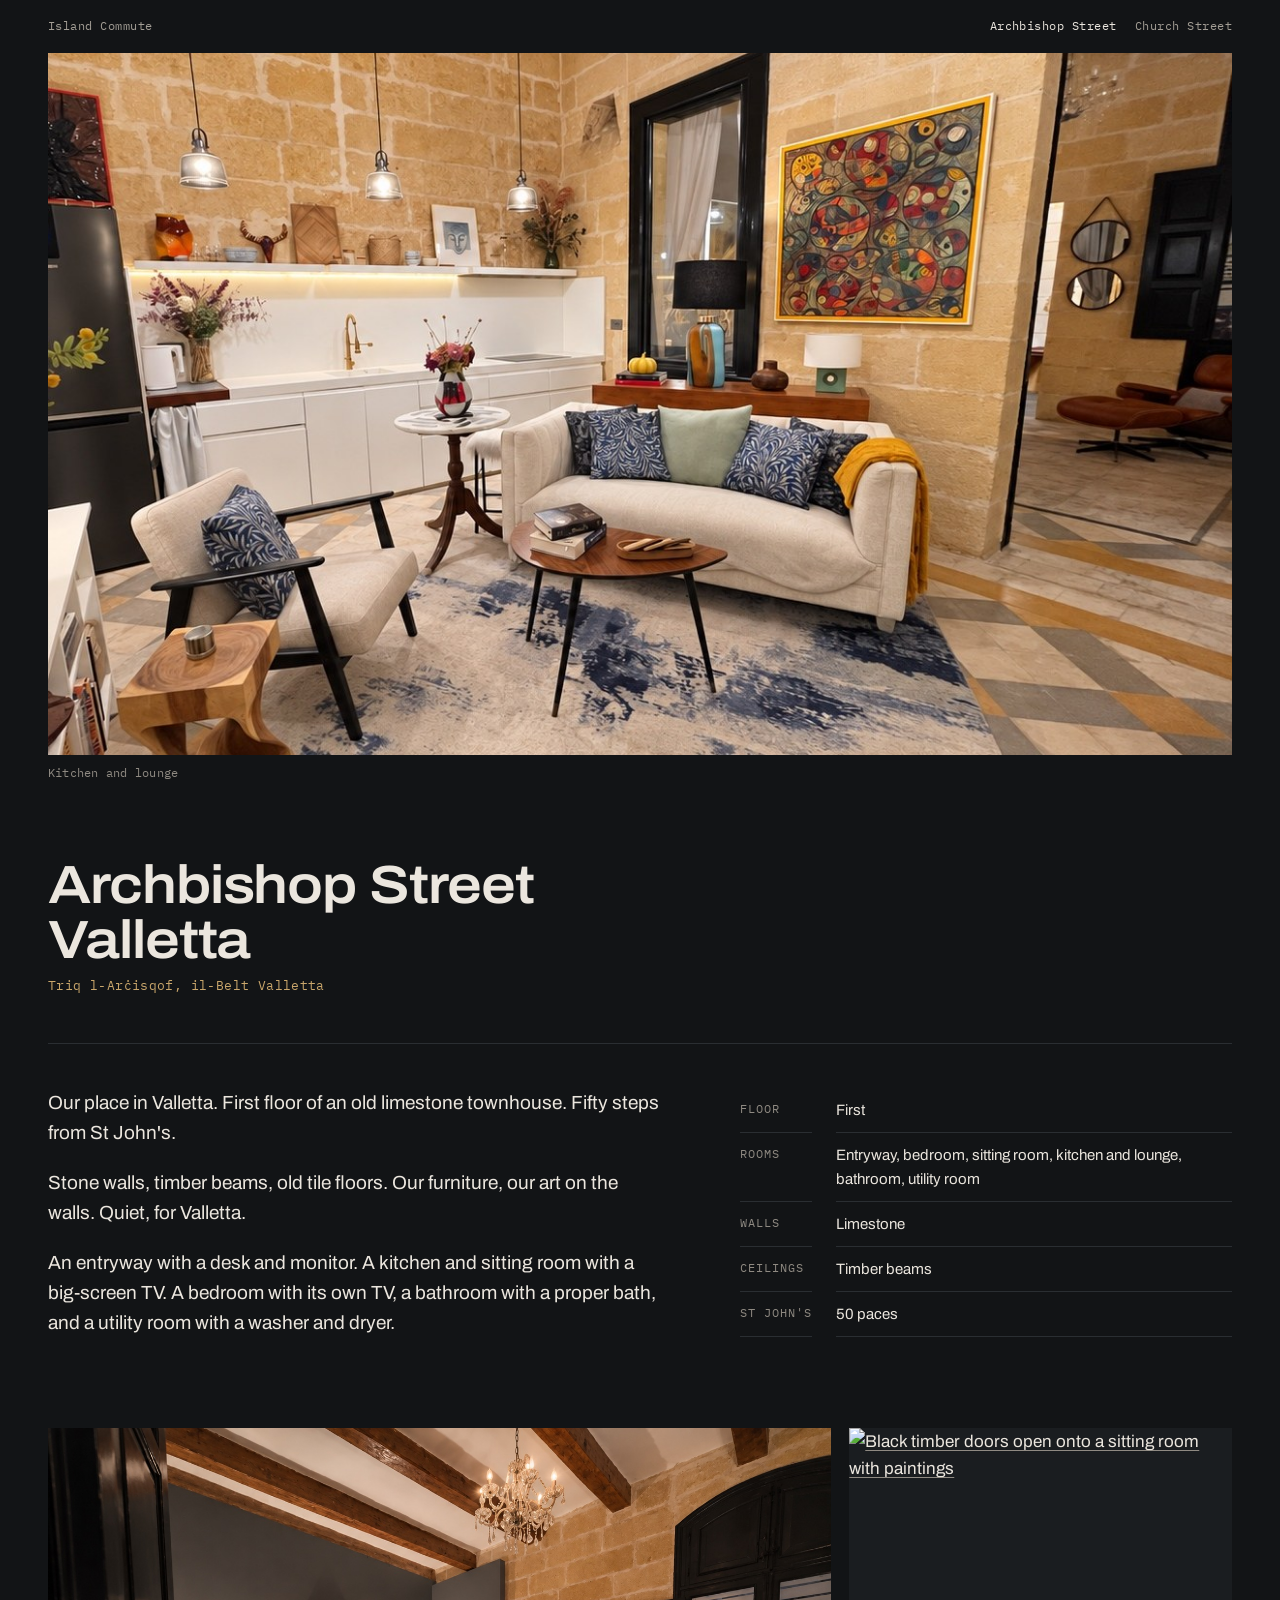
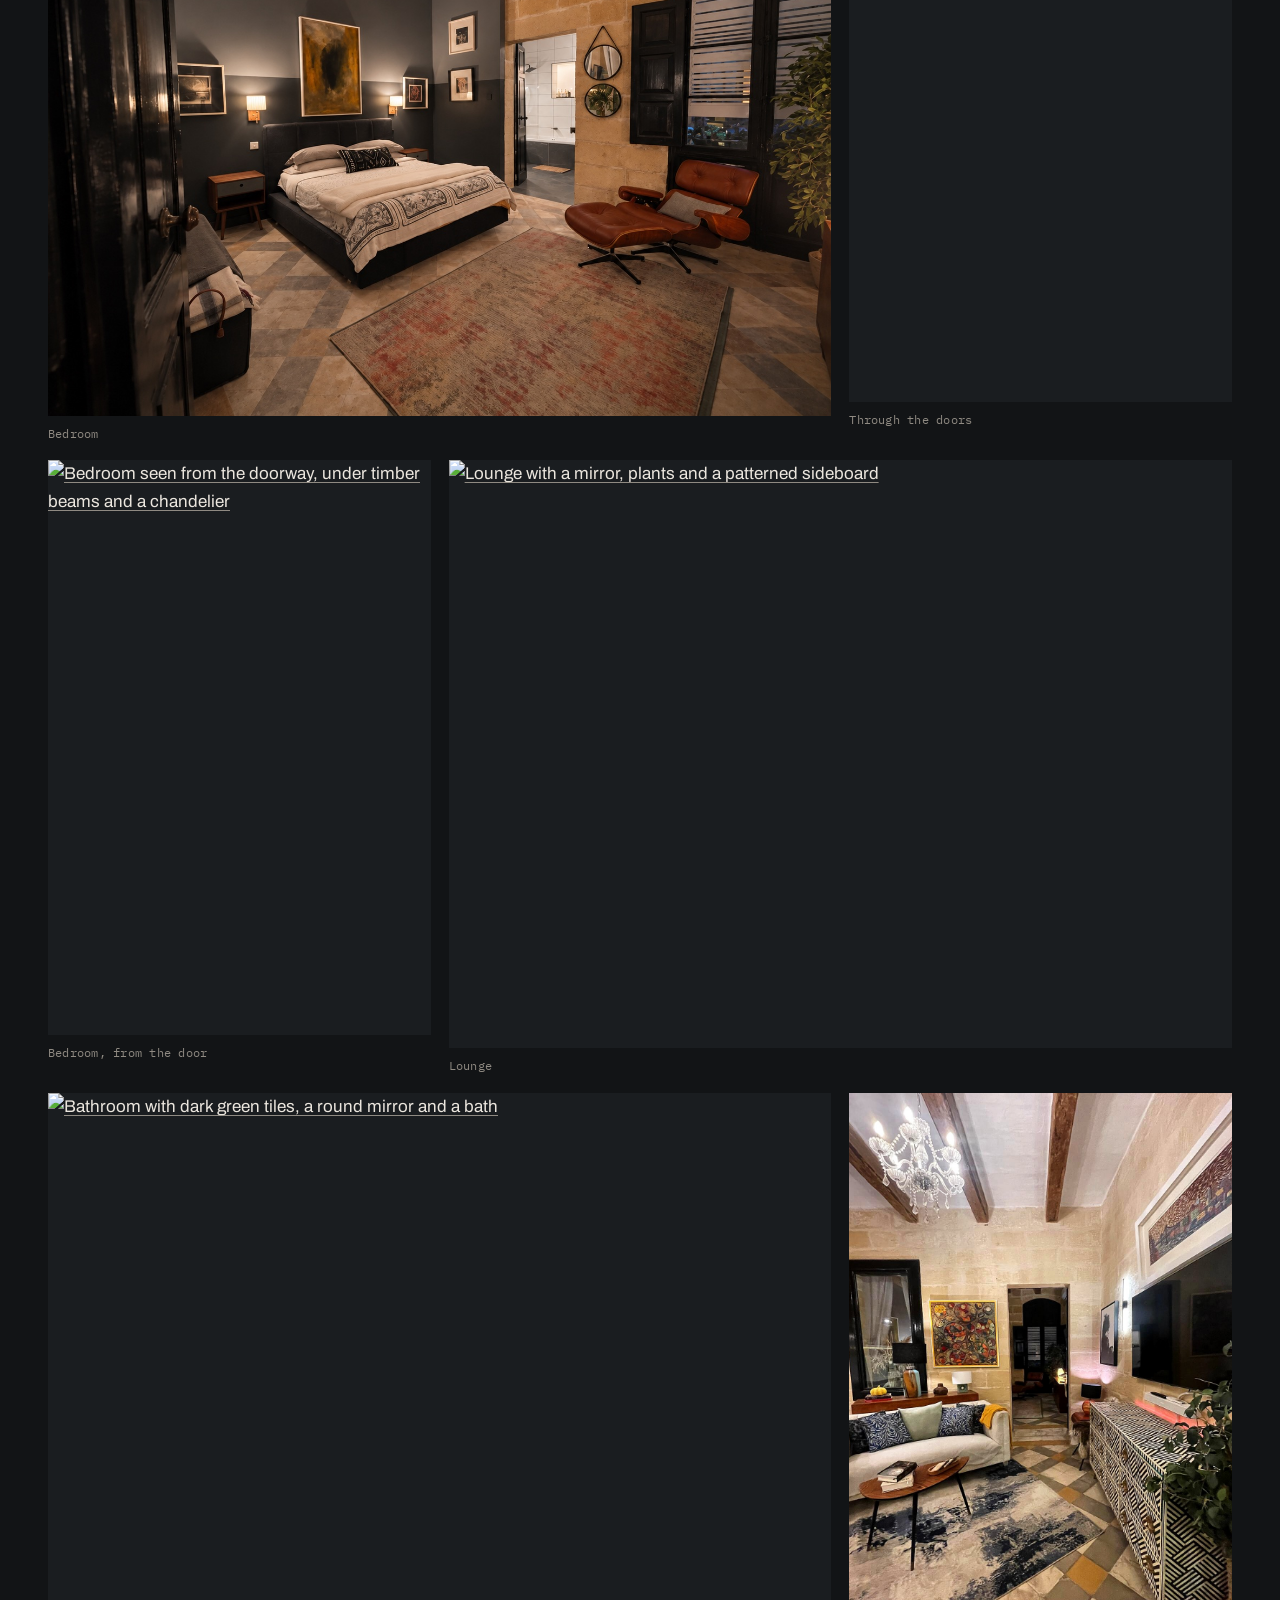
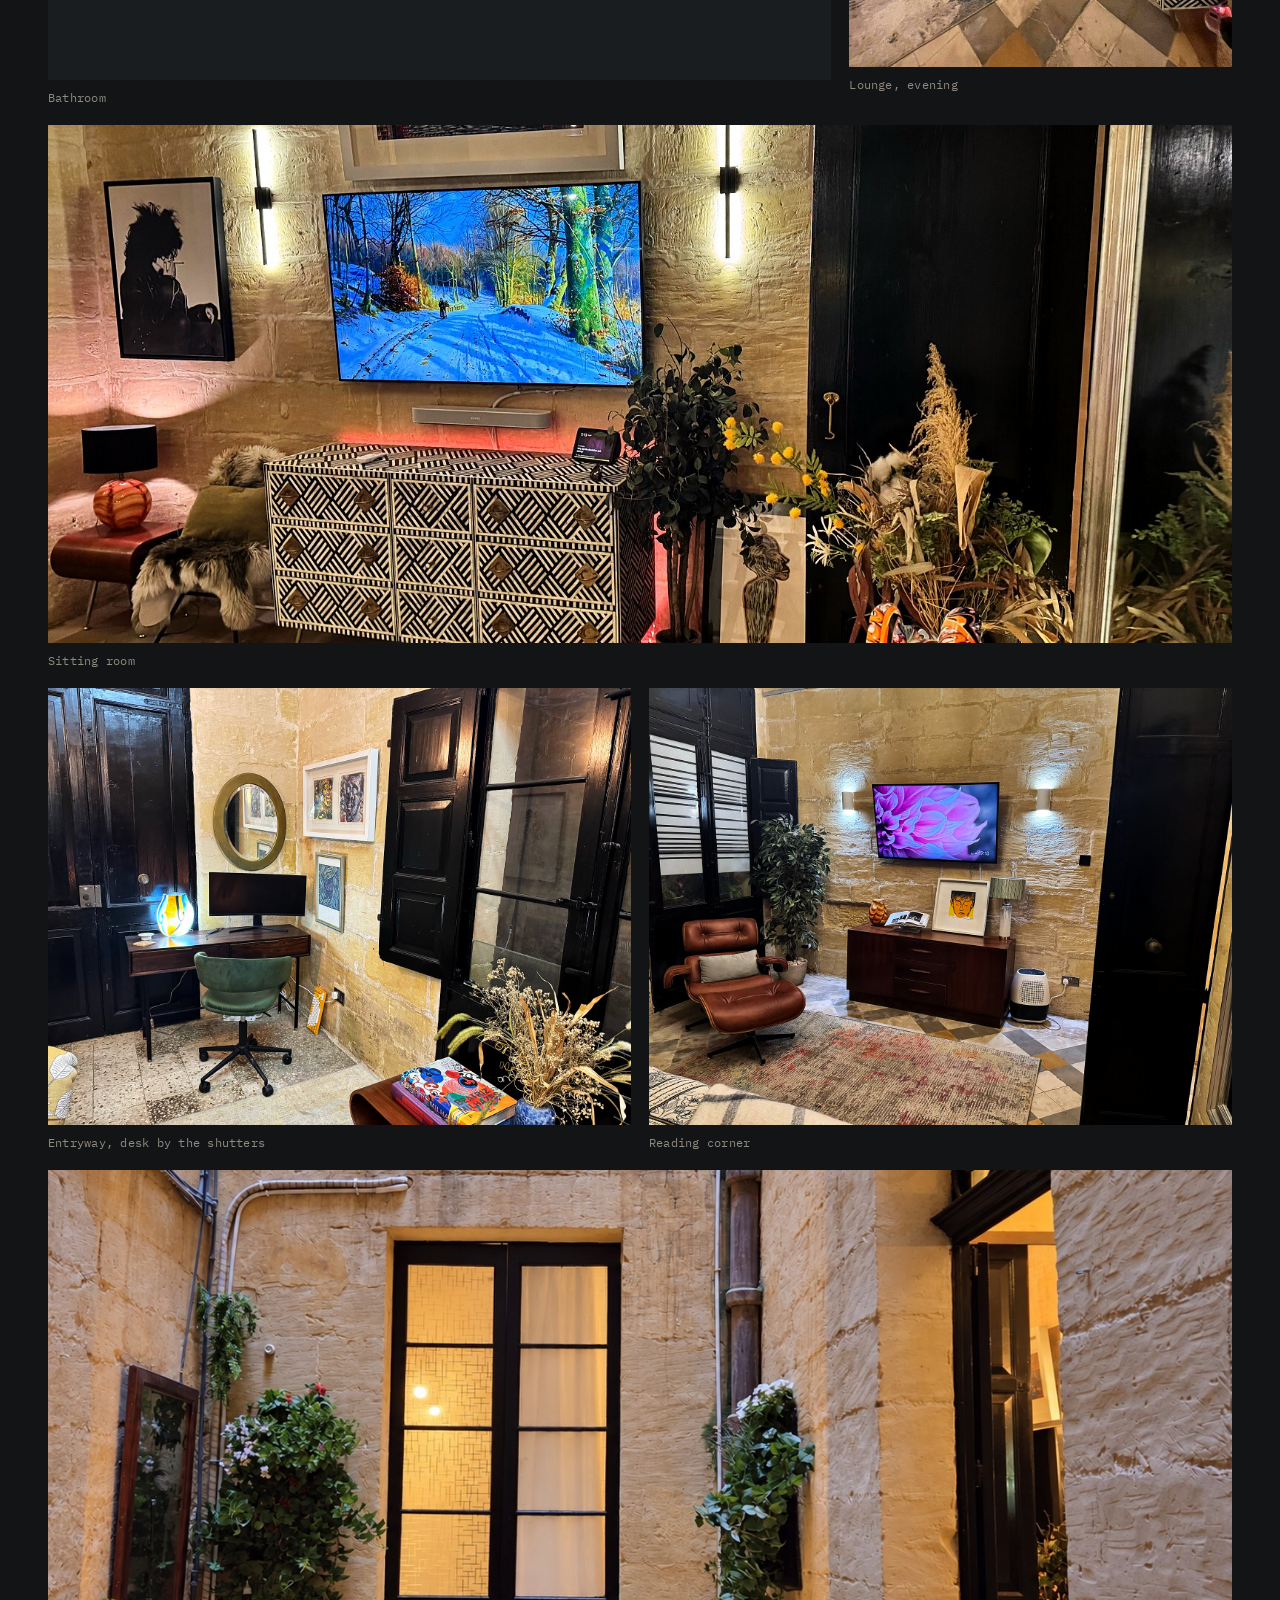
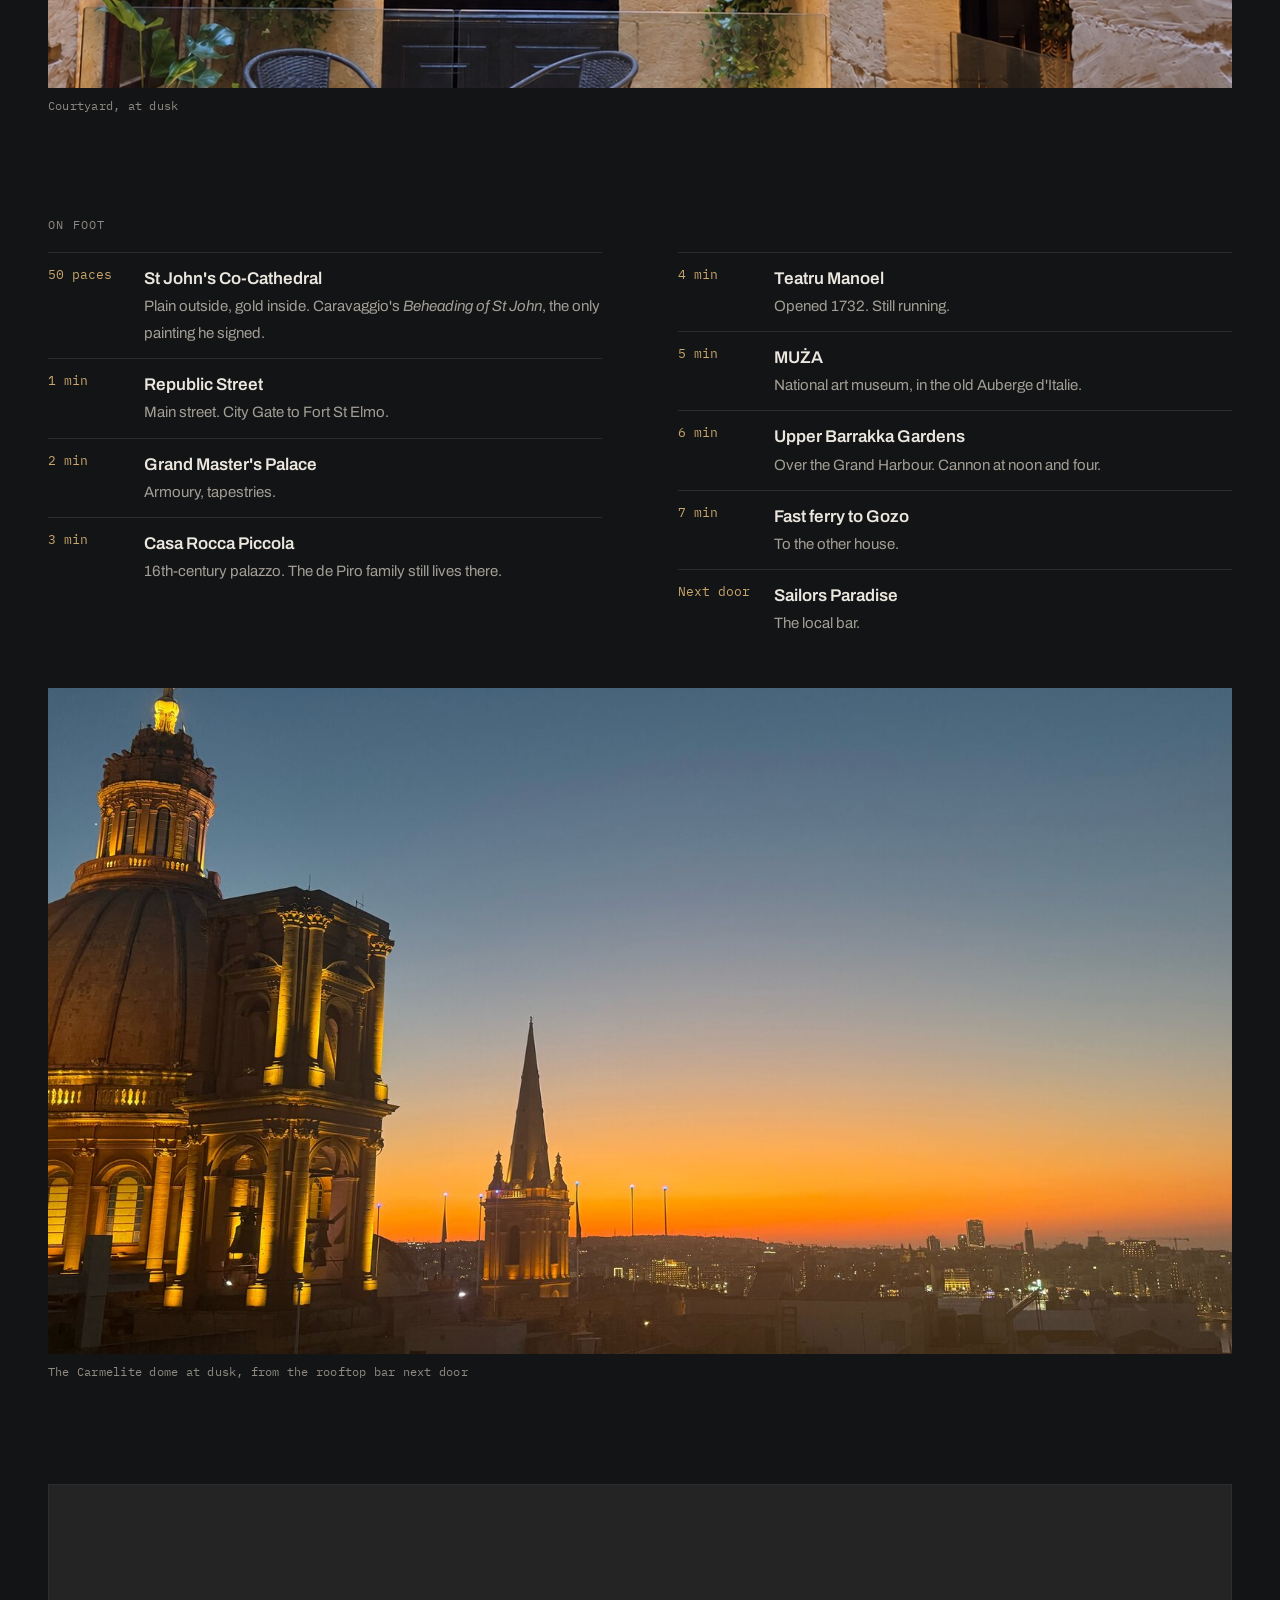
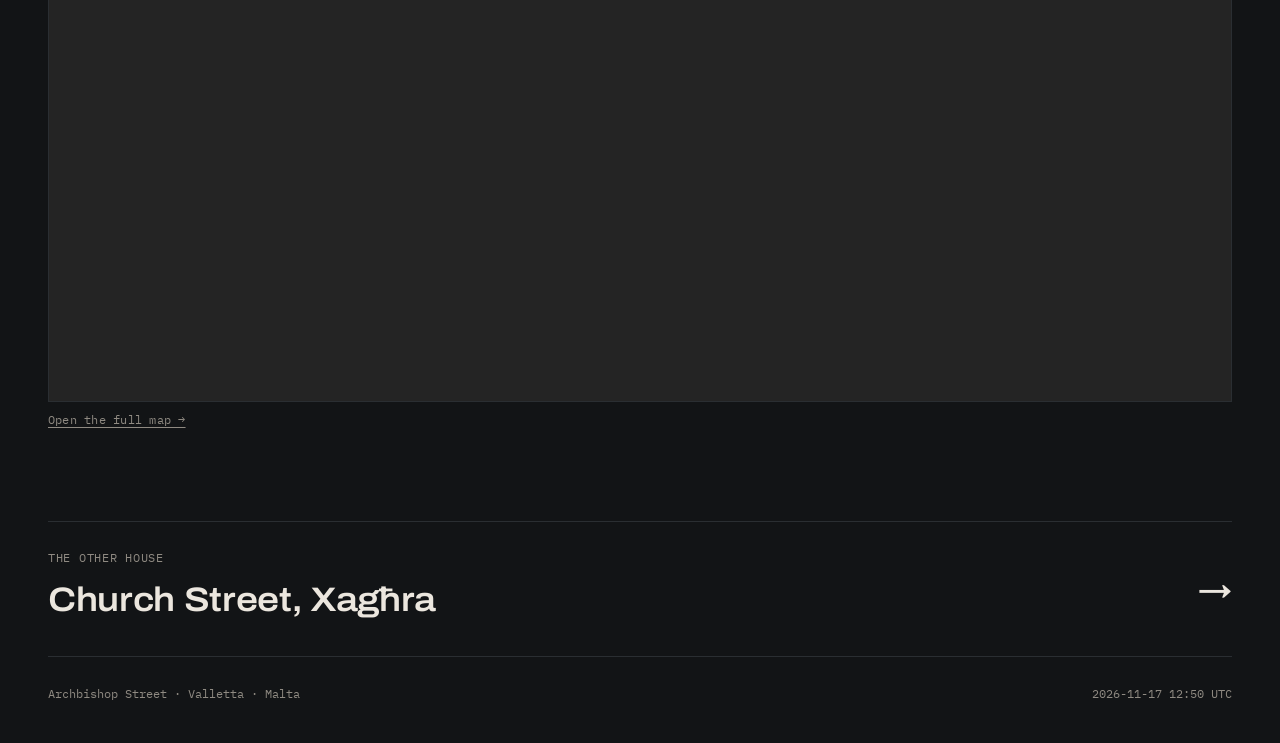
==== commit 3c431a80: "content: name the rooftop bar in the dome caption" ====
--- a/index.html
+++ b/index.html
@@ -81,7 +81,7 @@
           <li><span class="t">7 min</span><span><b>Fast ferry to Gozo</b><span class="d">To the other house.</span></span></li>
           <li><span class="t">Next door</span><span><b>Sailors Paradise</b><span class="d">The local bar.</span></span></li>
         </ol>
-        <figure class="near-view"><img loading="lazy" src="/assets/view-dome-next-door.jpg" width="1600" height="1200" alt="The lit dome and spire of the Carmelite church against an orange dusk sky over Valletta"><figcaption>The Carmelite dome at dusk, from the rooftop next door</figcaption></figure>
+        <figure class="near-view"><img loading="lazy" src="/assets/view-dome-next-door.jpg" width="1600" height="1200" alt="The lit dome and spire of the Carmelite church against an orange dusk sky over Valletta"><figcaption>The Carmelite dome at dusk, from the rooftop bar next door</figcaption></figure>
       </section>
 
       <section class="map" aria-label="Map">
@@ -93,7 +93,7 @@
 
       <footer class="foot">
         <span>Archbishop Street · Valletta · Malta</span>
-        <span class="deploy-stamp">2026-11-17 12:44 UTC</span>
+        <span class="deploy-stamp">2026-11-17 12:50 UTC</span>
       </footer>
     </div>
   </main>
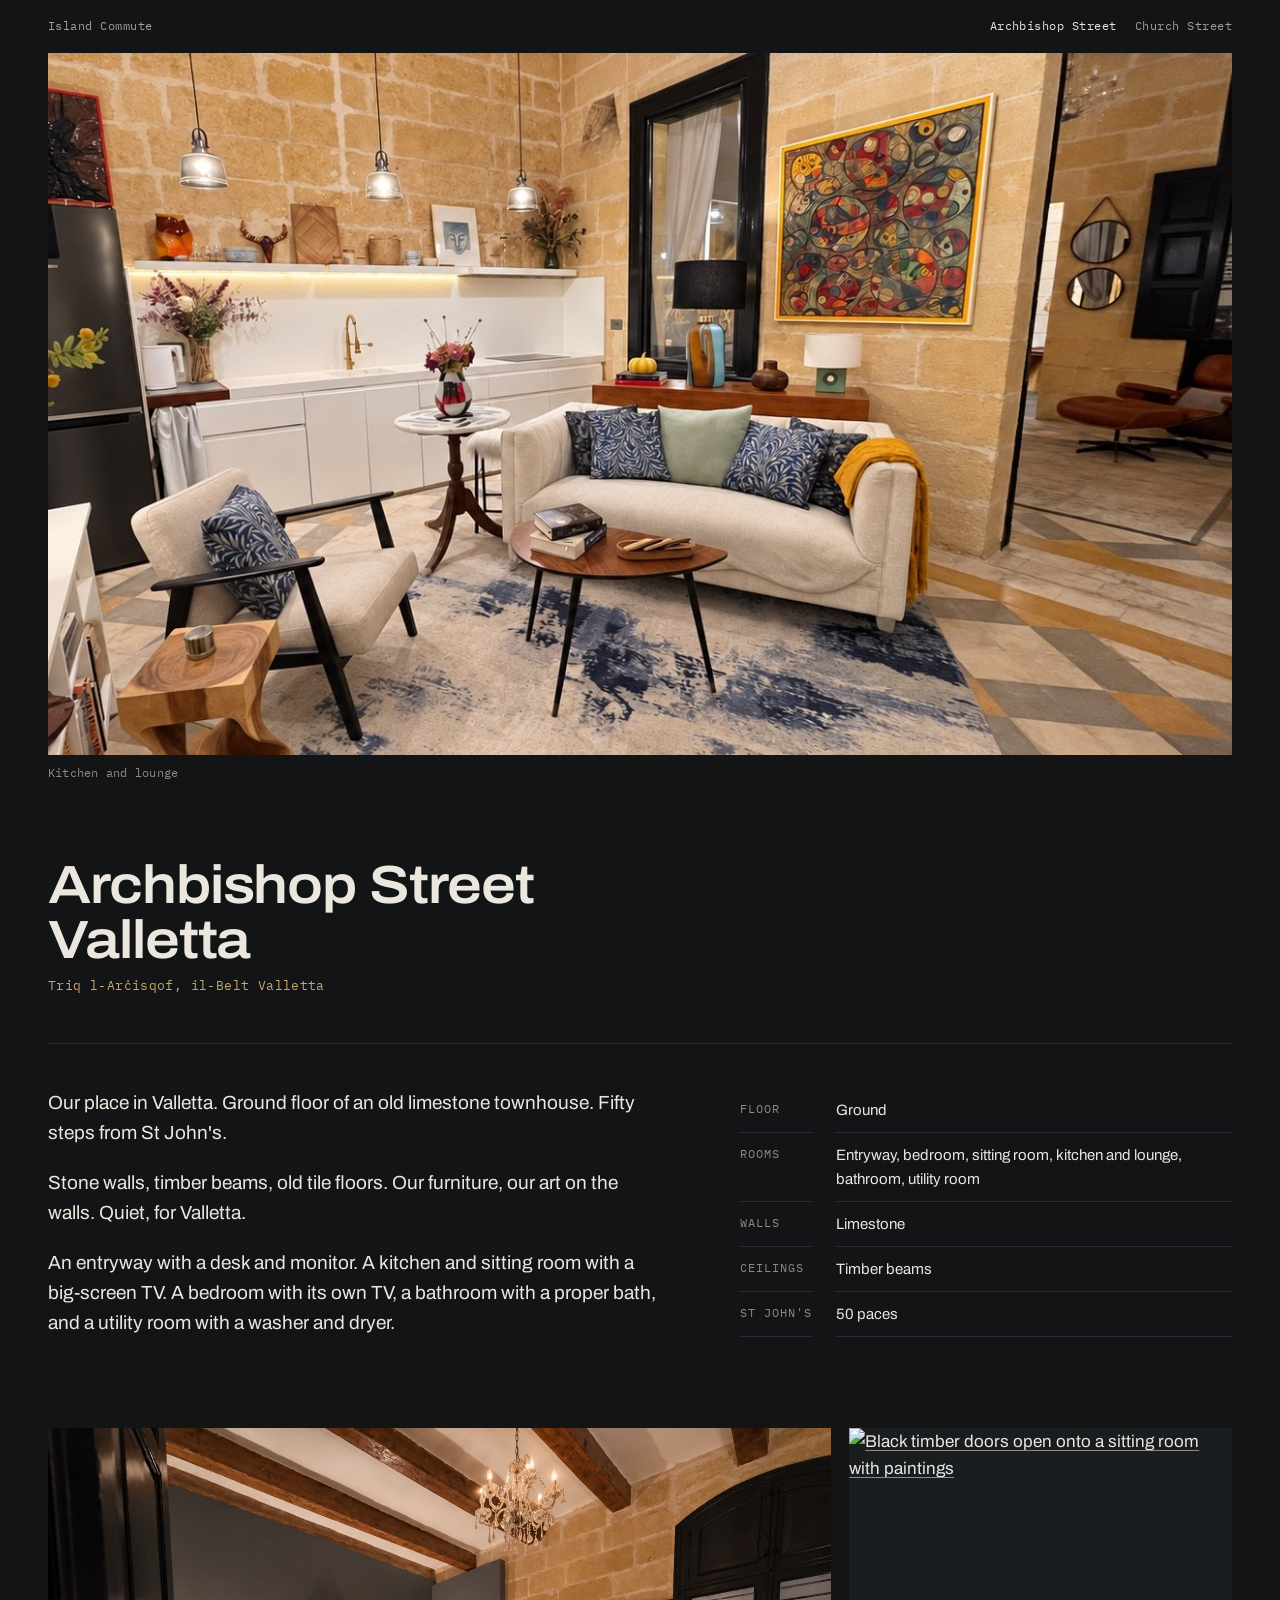
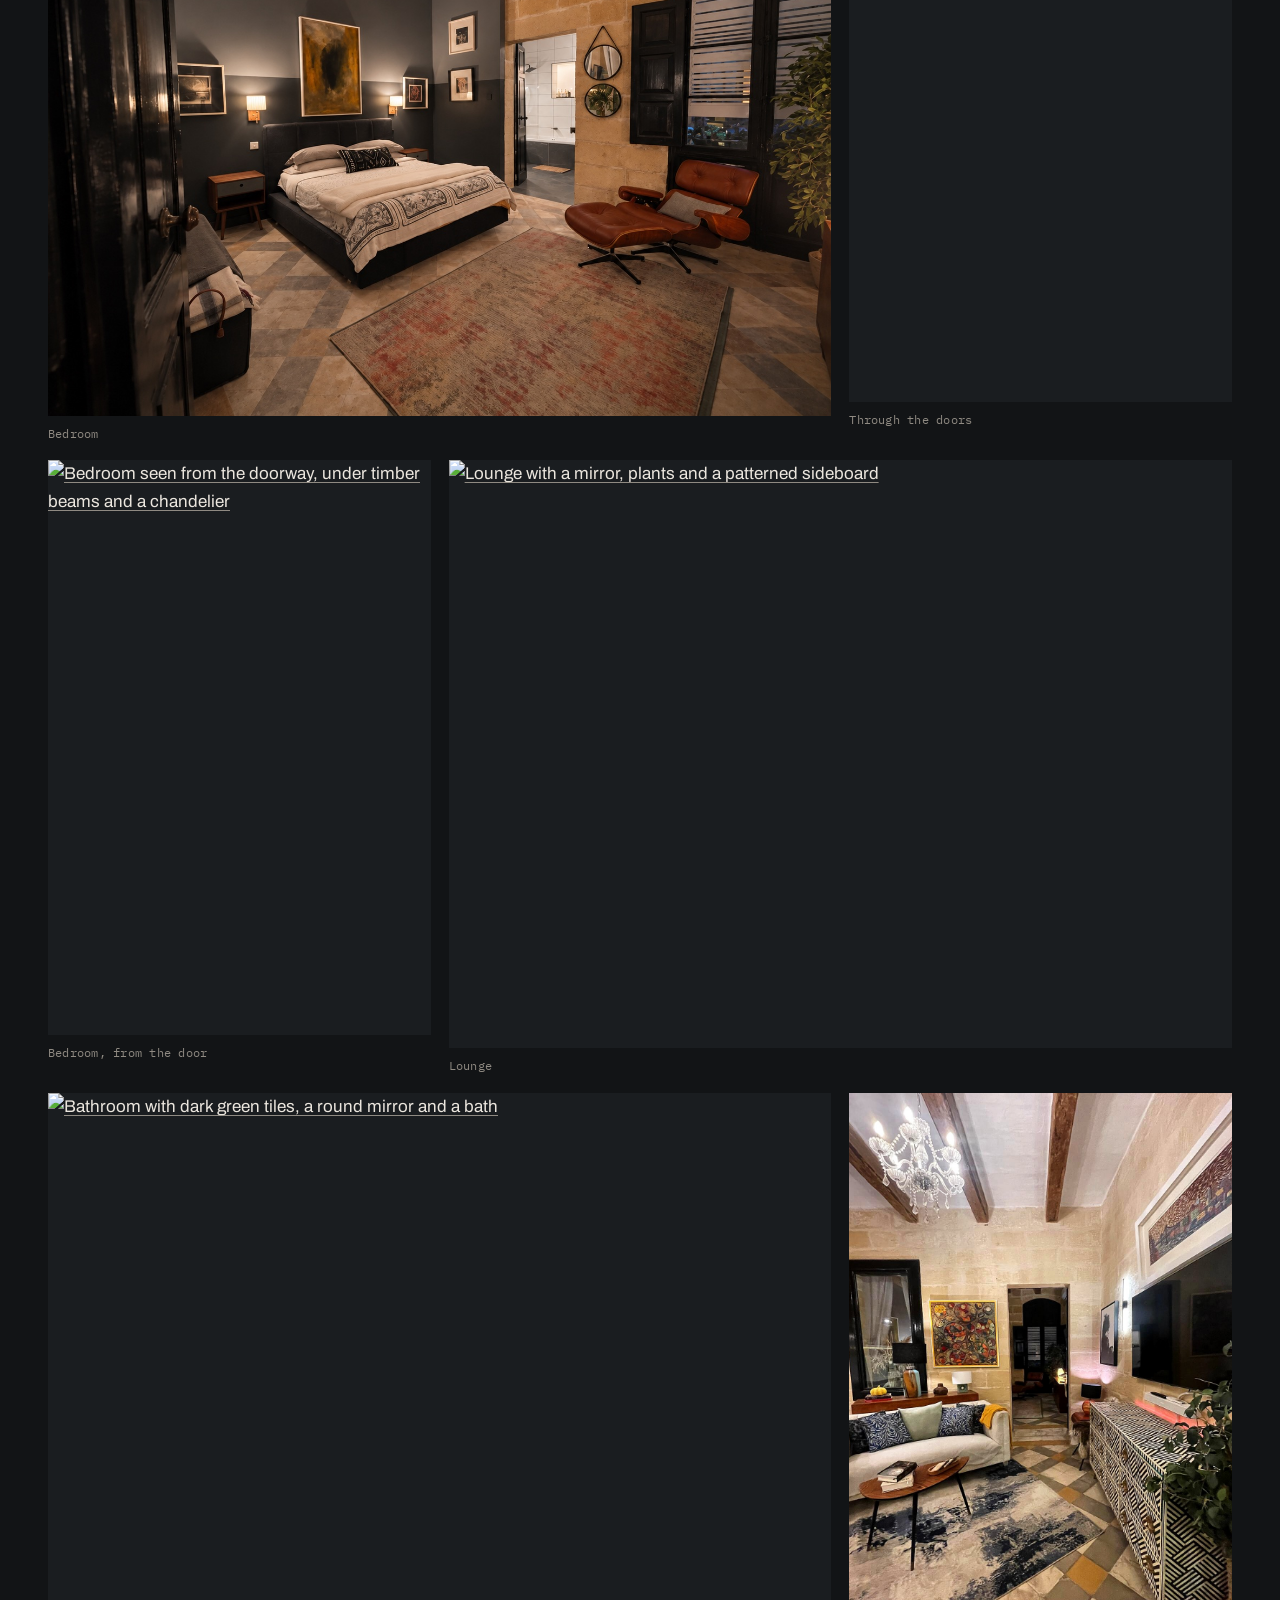
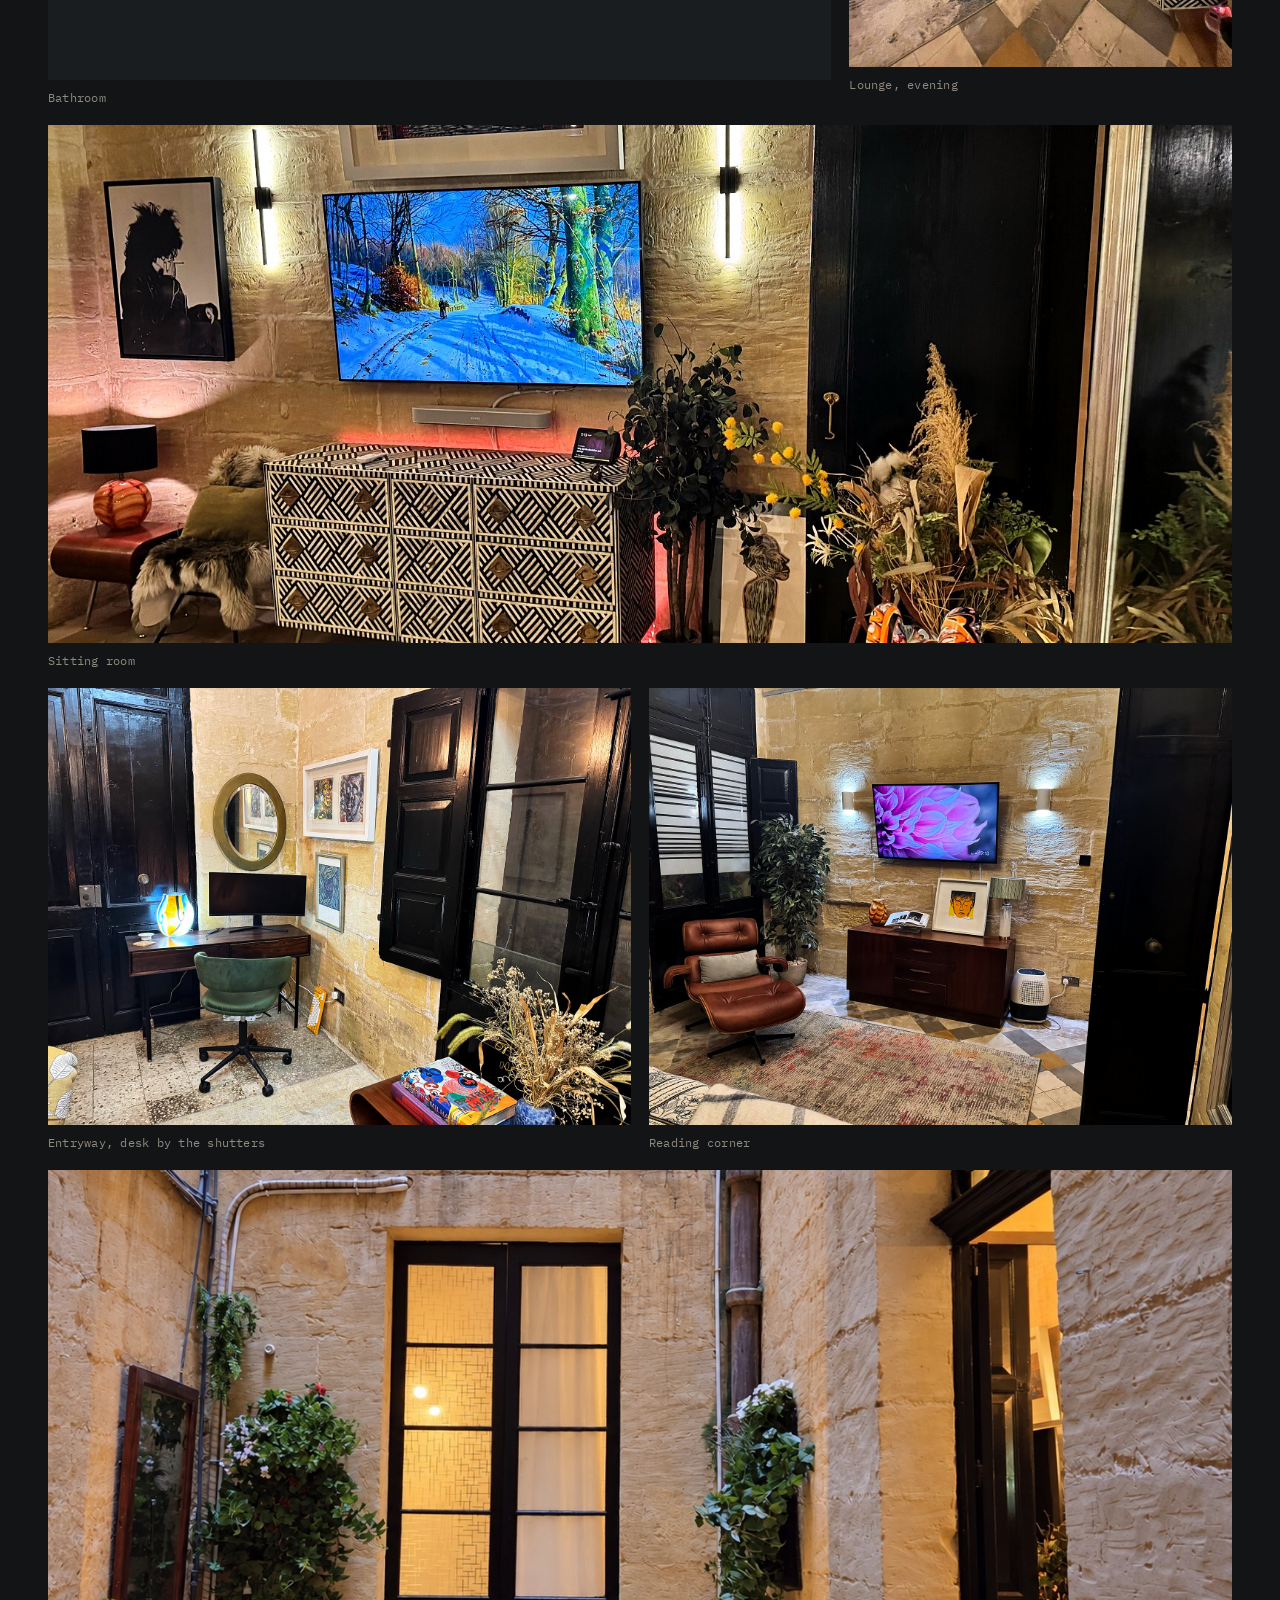
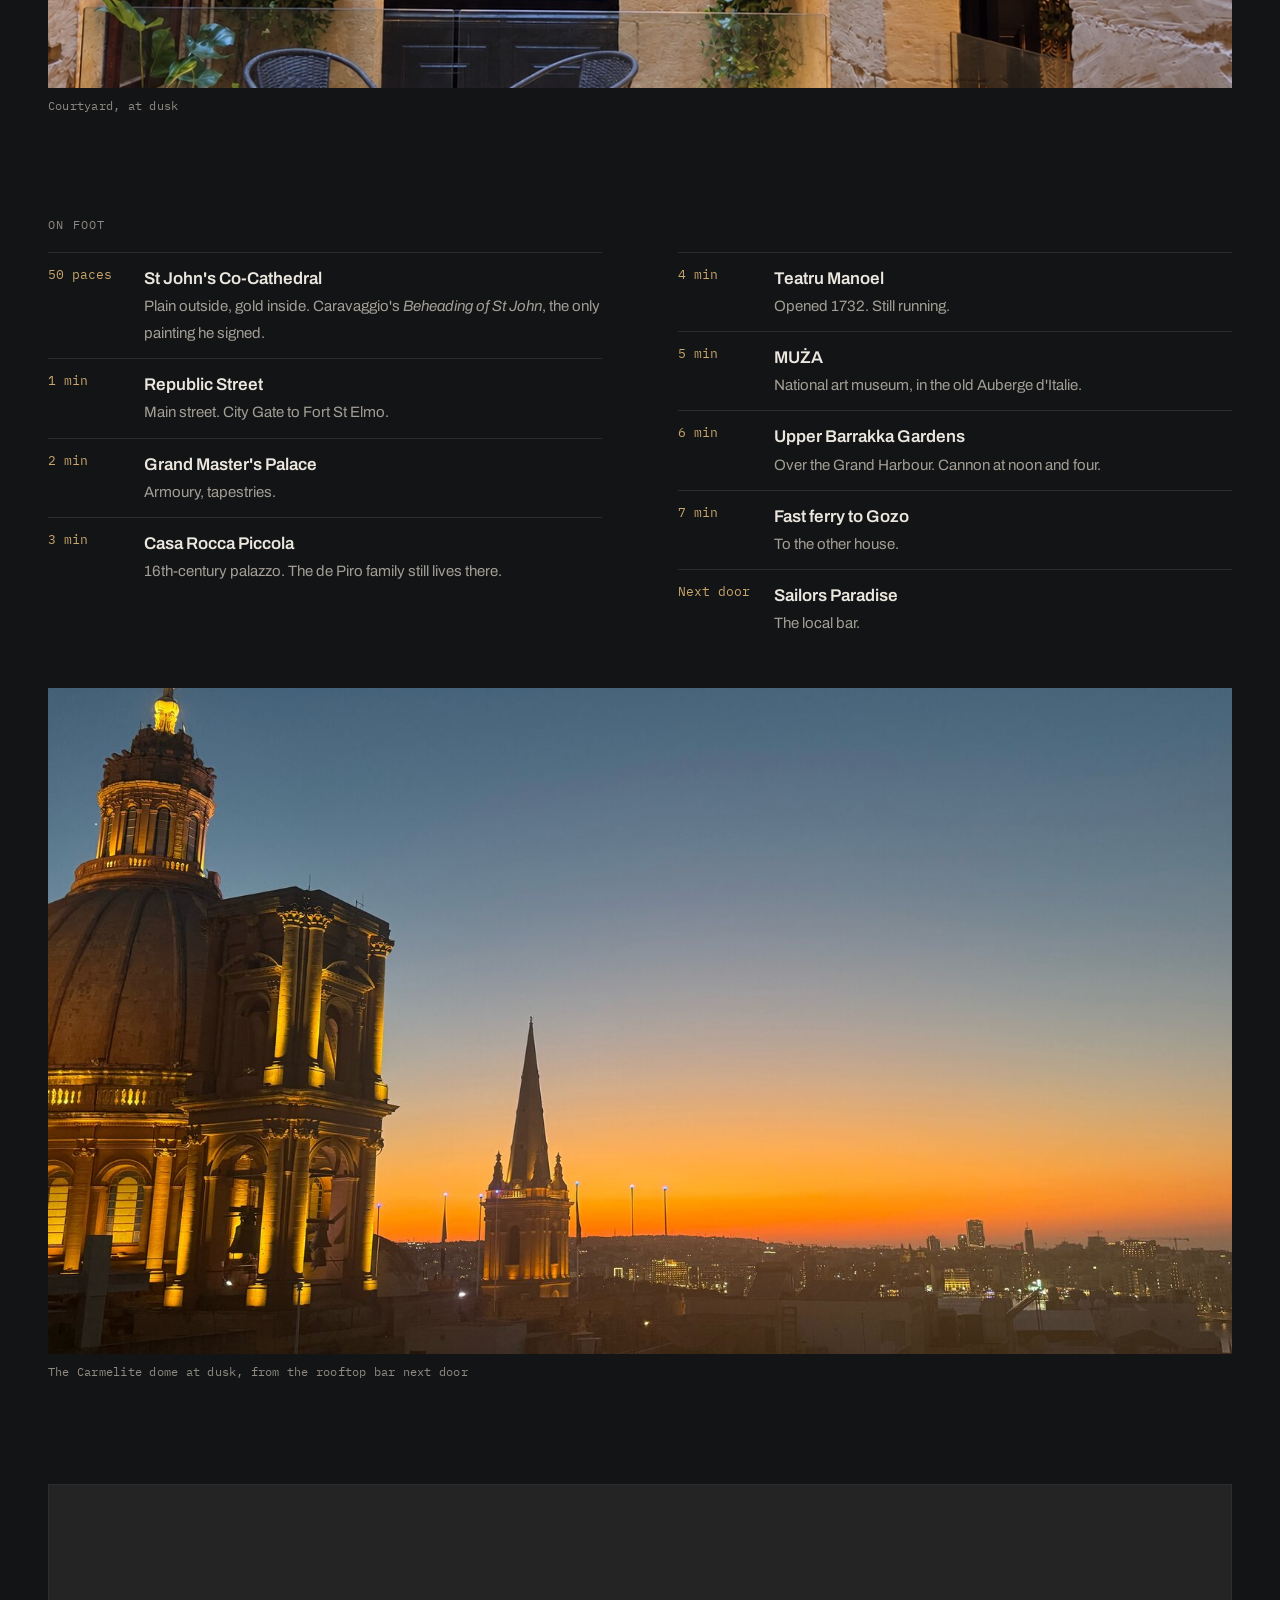
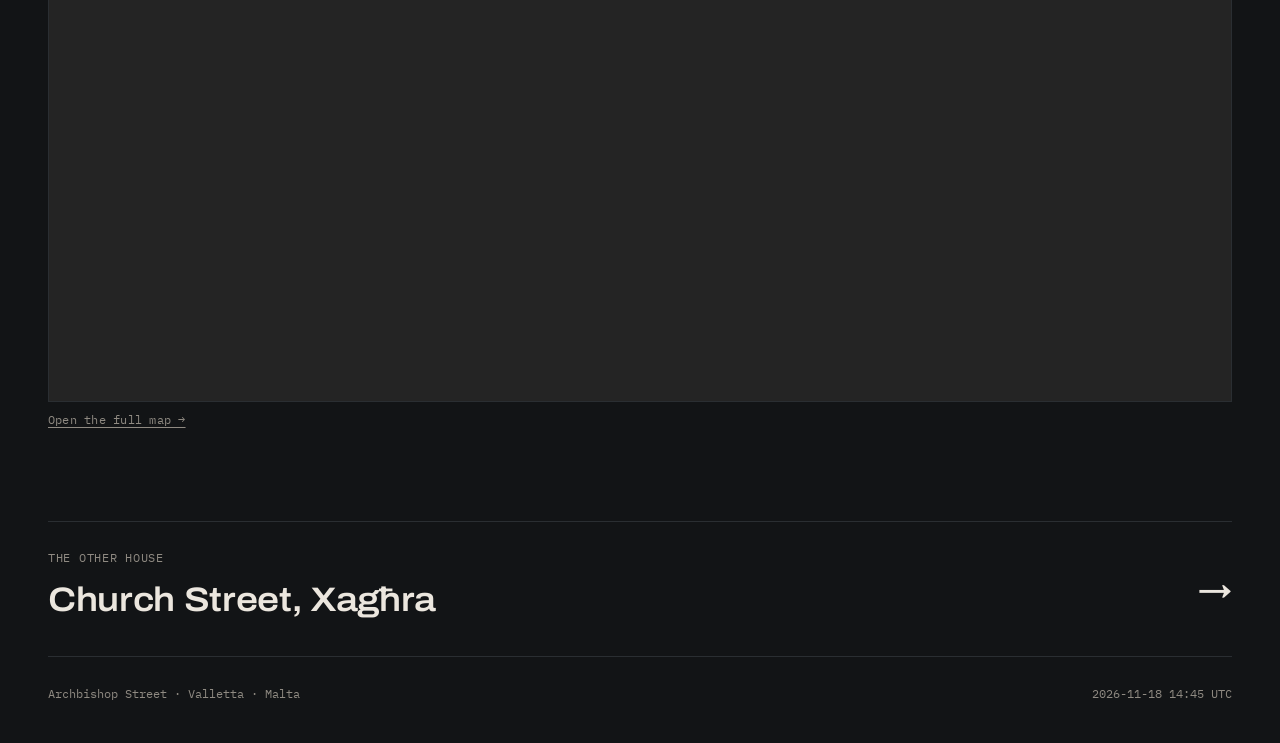
==== commit 13c43dd1: "content: describe the flat as ground floor The Valletta apartment is on the ground floor, not the fi" ====
--- a/index.html
+++ b/index.html
@@ -42,12 +42,12 @@
 
       <section class="about">
         <div>
-          <p>Our place in Valletta. First floor of an old limestone townhouse. Fifty steps from St John's.</p>
+          <p>Our place in Valletta. Ground floor of an old limestone townhouse. Fifty steps from St John's.</p>
           <p>Stone walls, timber beams, old tile floors. Our furniture, our art on the walls. Quiet, for Valletta.</p>
           <p>An entryway with a desk and monitor. A kitchen and sitting room with a big-screen TV. A bedroom with its own TV, a bathroom with a proper bath, and a utility room with a washer and dryer.</p>
         </div>
         <dl class="facts">
-          <dt>Floor</dt><dd>First</dd>
+          <dt>Floor</dt><dd>Ground</dd>
           <dt>Rooms</dt><dd>Entryway, bedroom, sitting room, kitchen and lounge, bathroom, utility room</dd>
           <dt>Walls</dt><dd>Limestone</dd>
           <dt>Ceilings</dt><dd>Timber beams</dd>
@@ -93,7 +93,7 @@
 
       <footer class="foot">
         <span>Archbishop Street · Valletta · Malta</span>
-        <span class="deploy-stamp">2026-11-17 12:50 UTC</span>
+        <span class="deploy-stamp">2026-11-18 14:45 UTC</span>
       </footer>
     </div>
   </main>
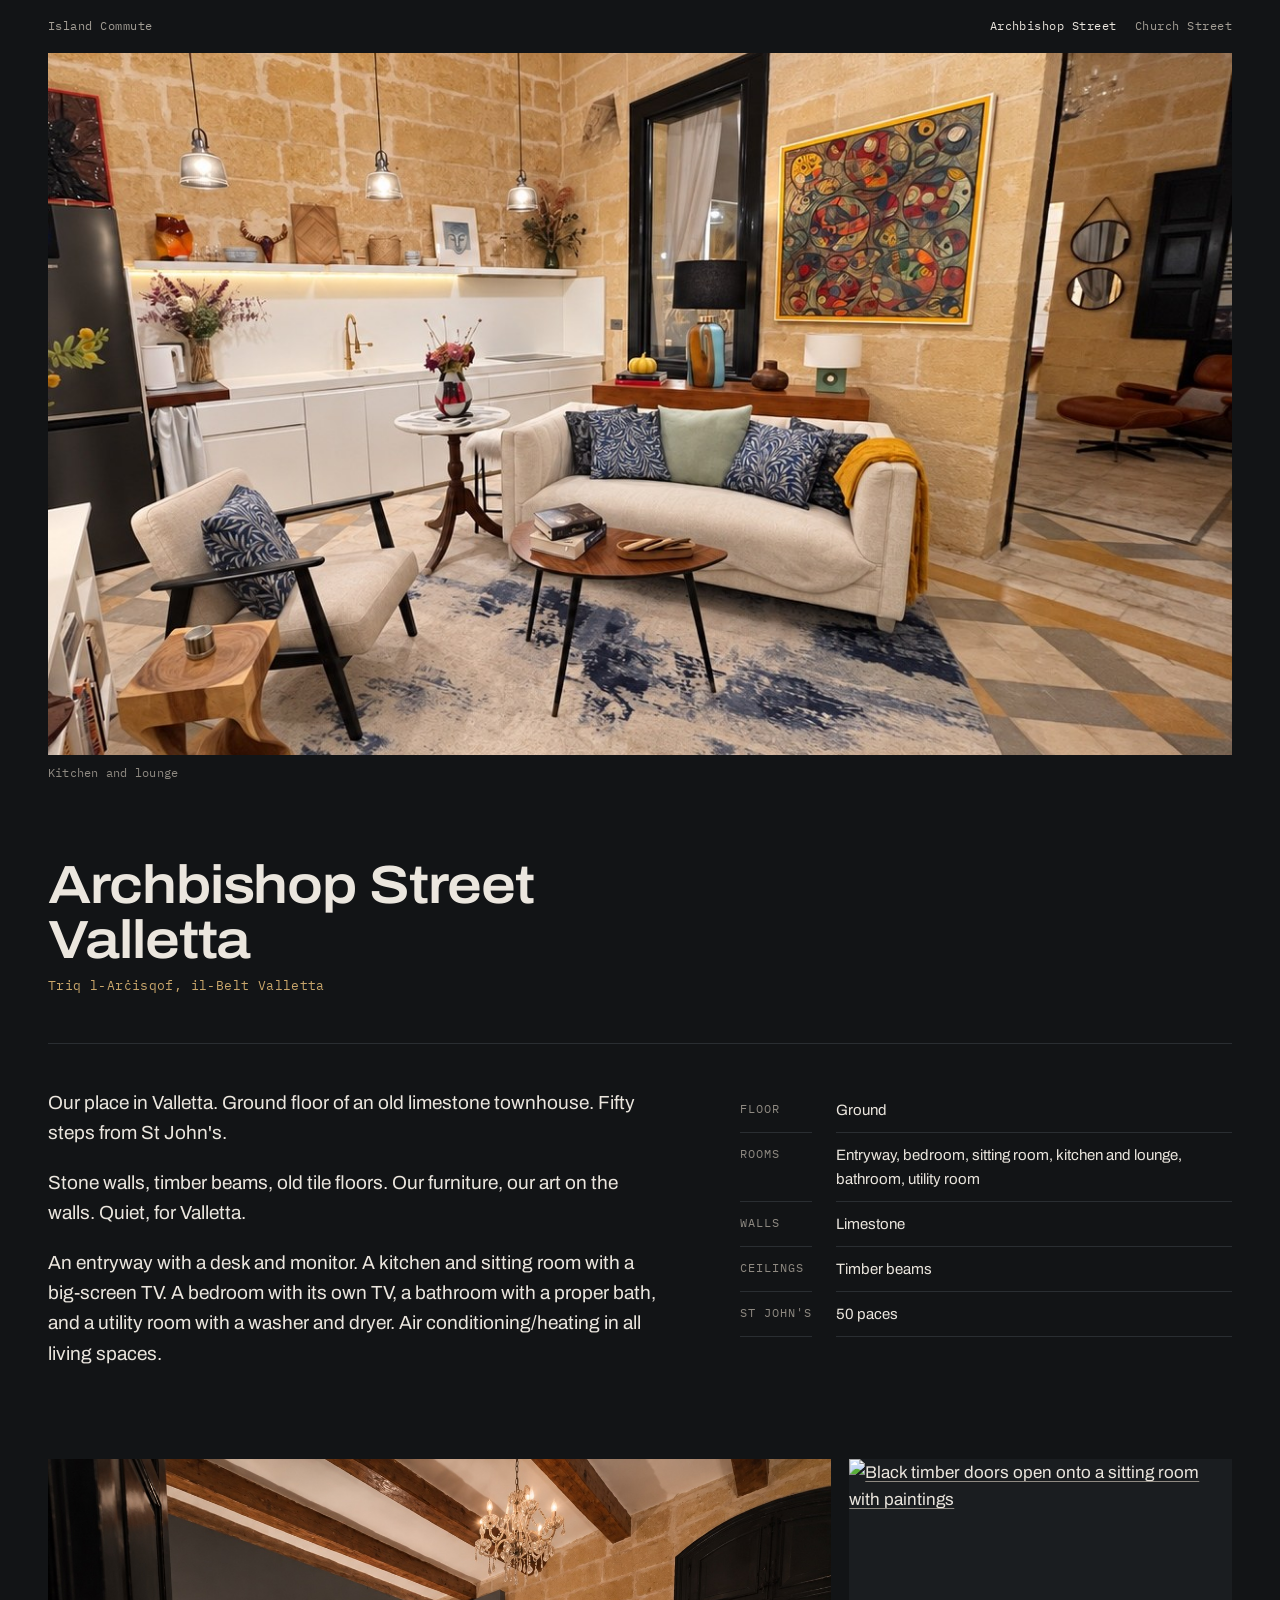
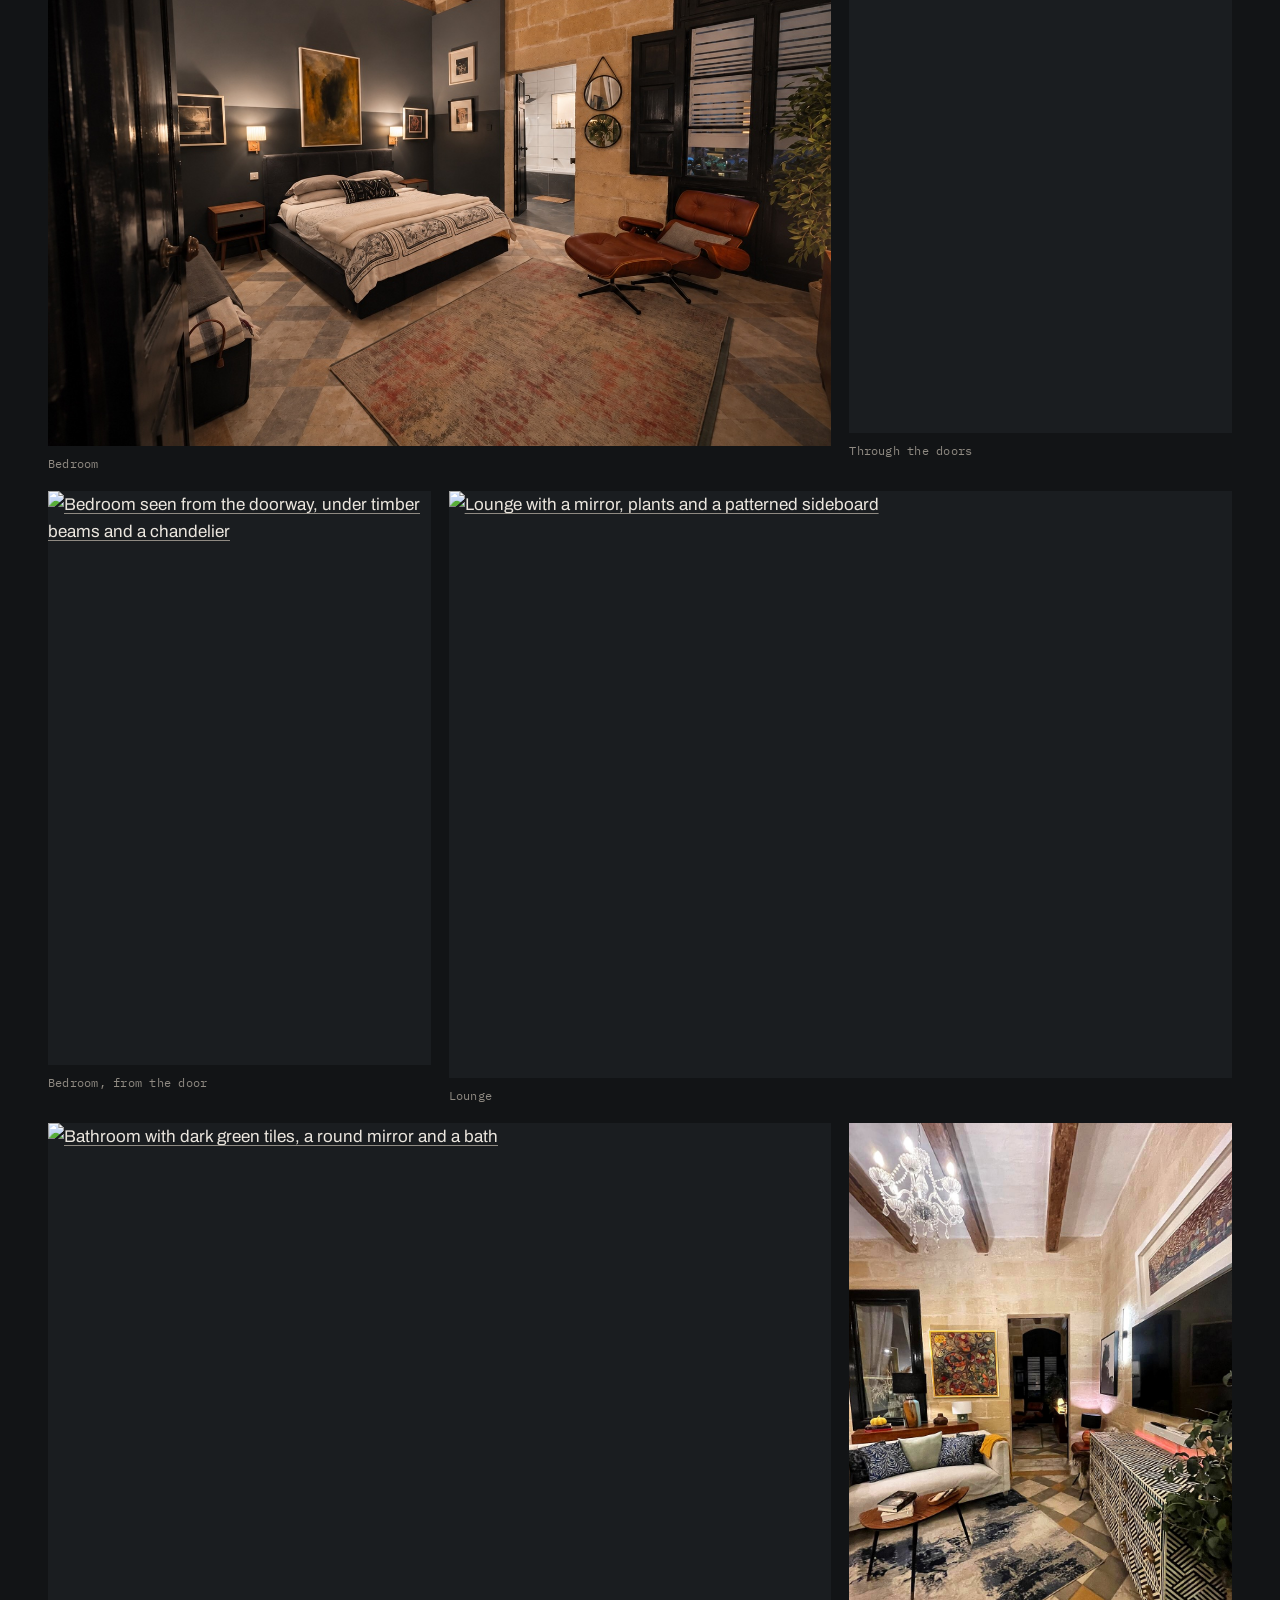
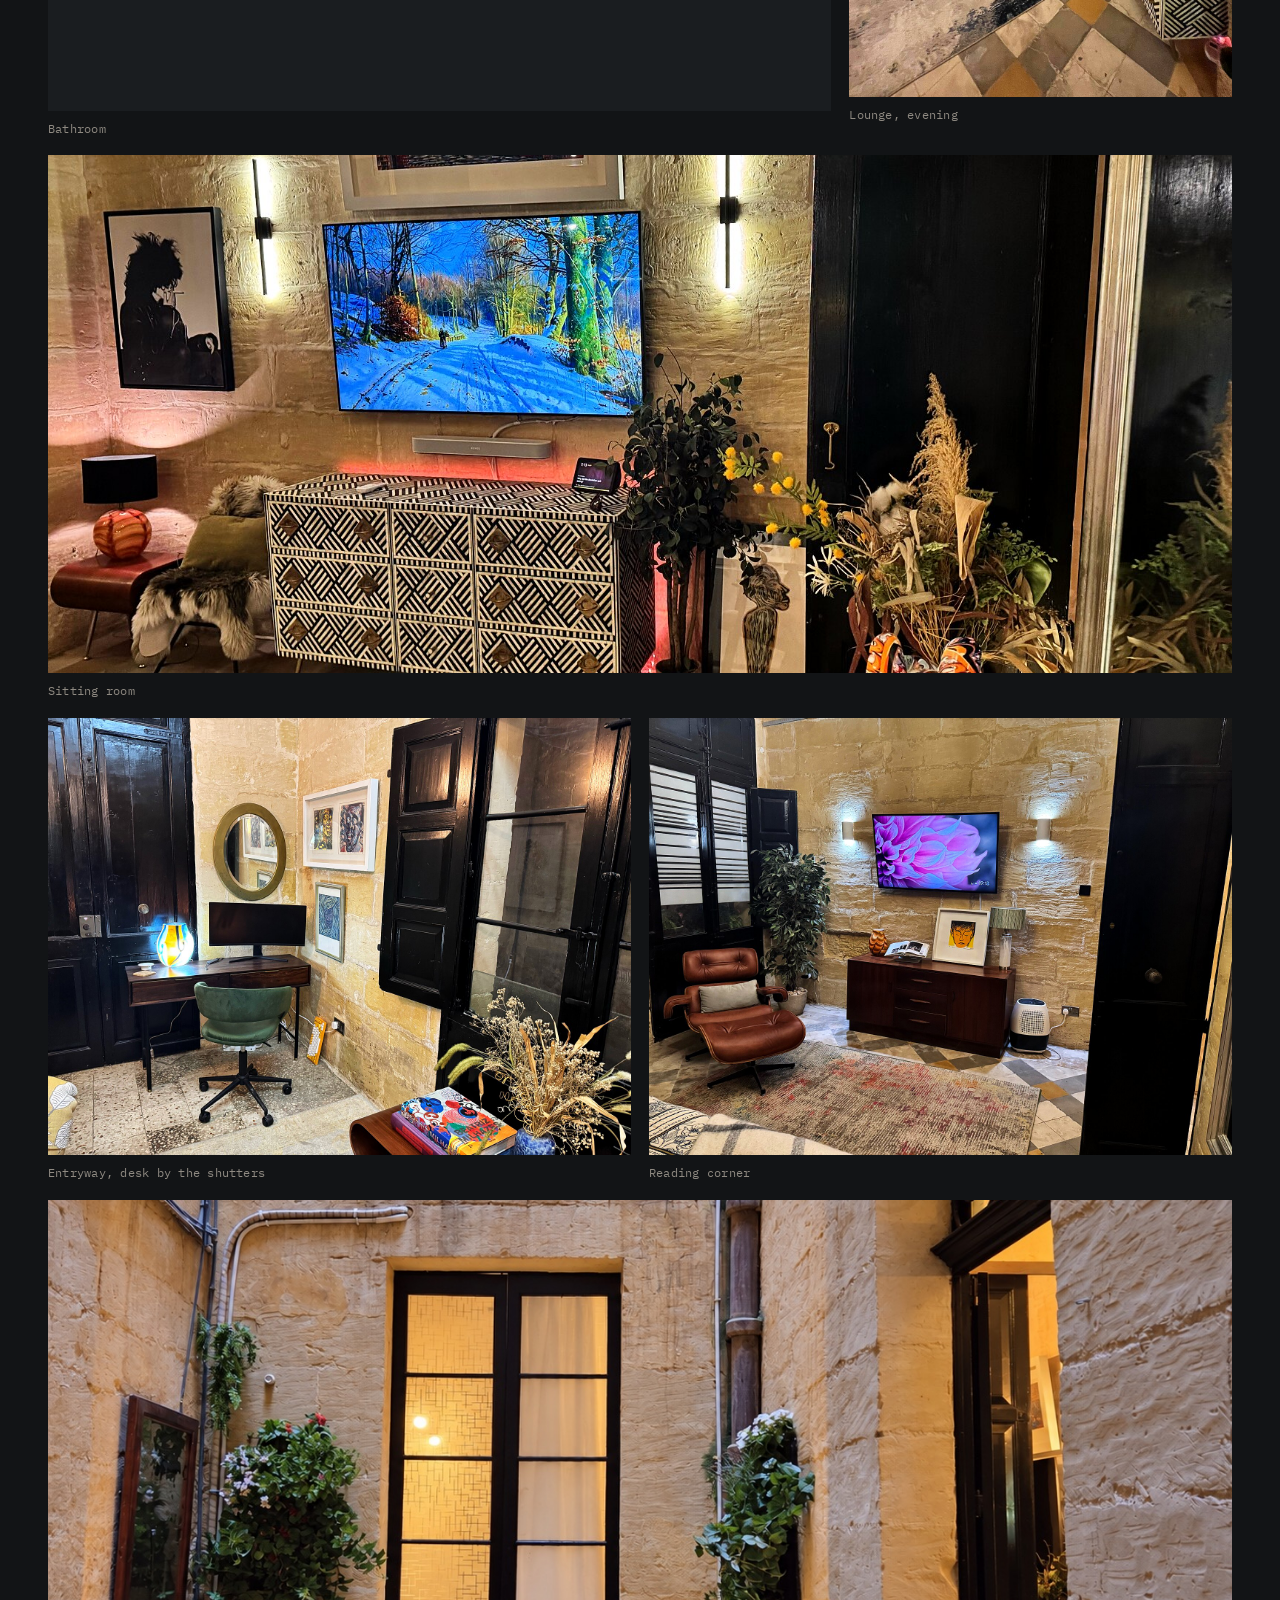
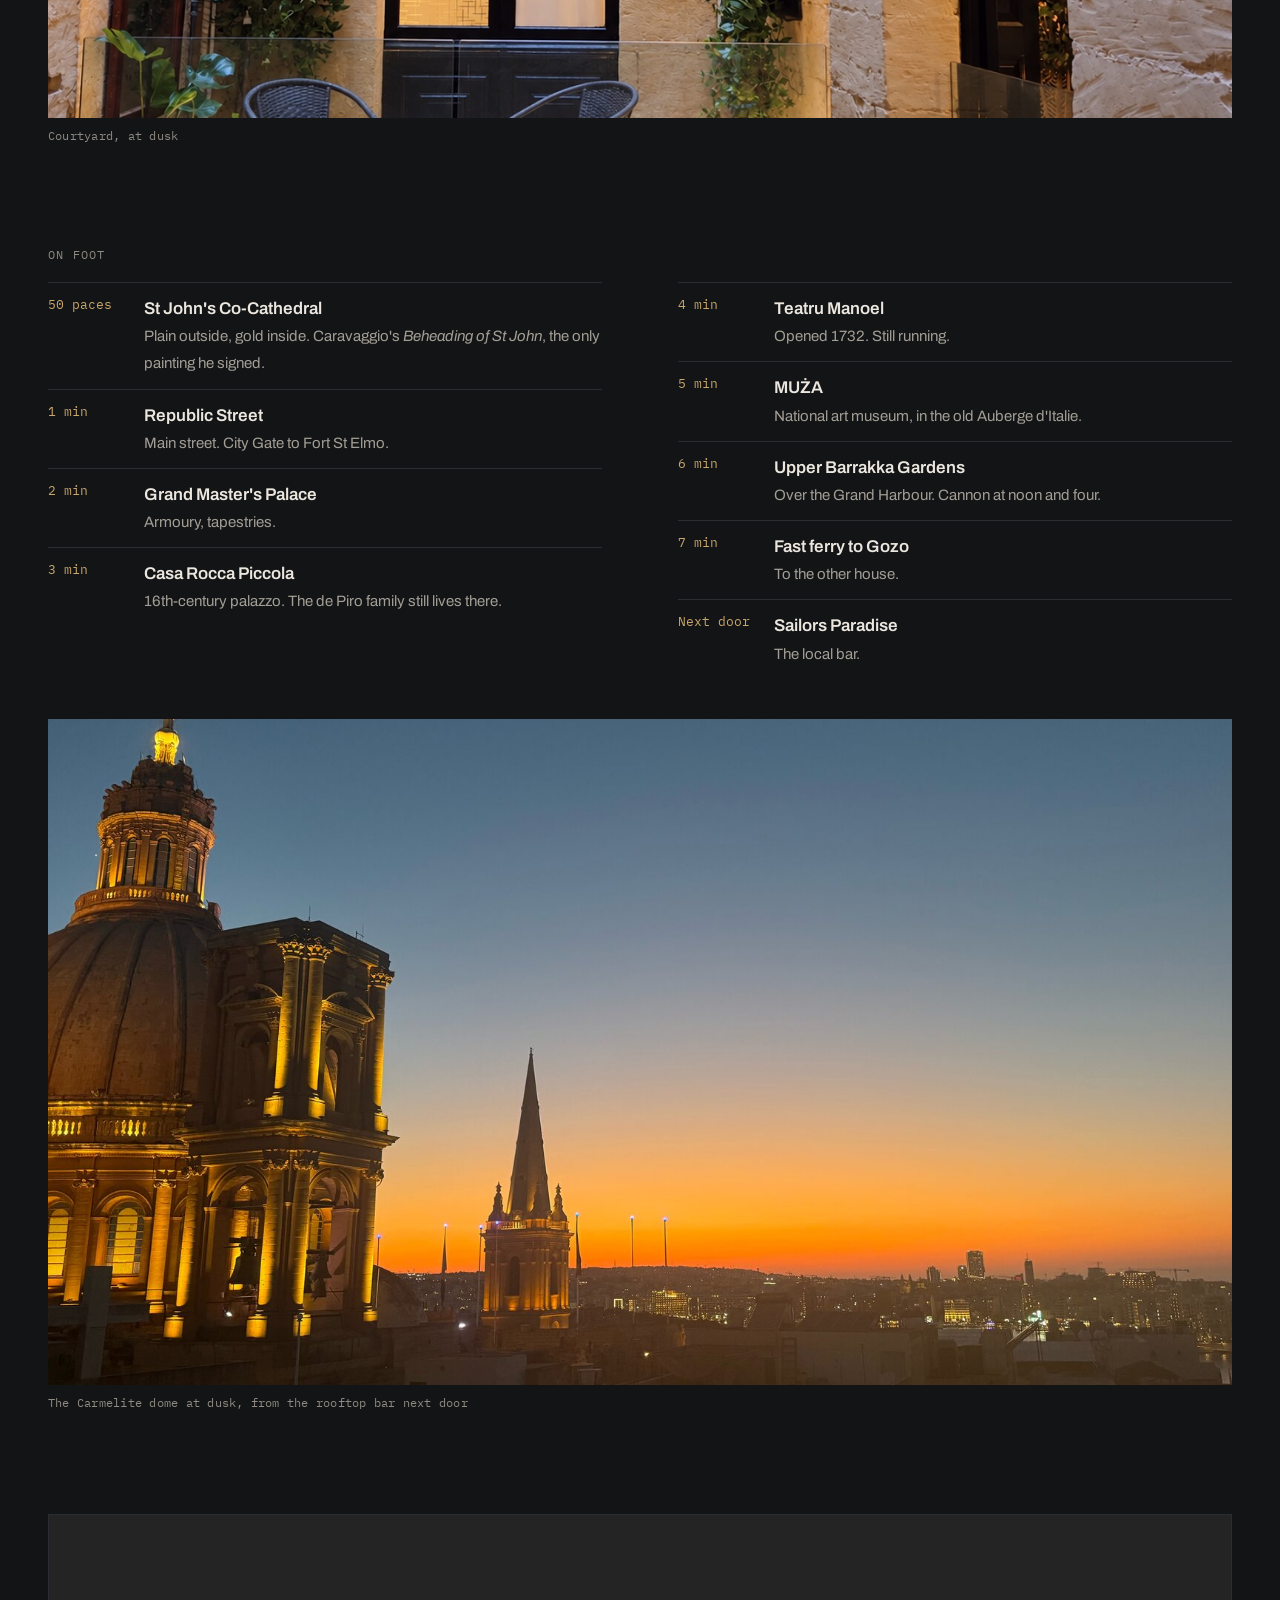
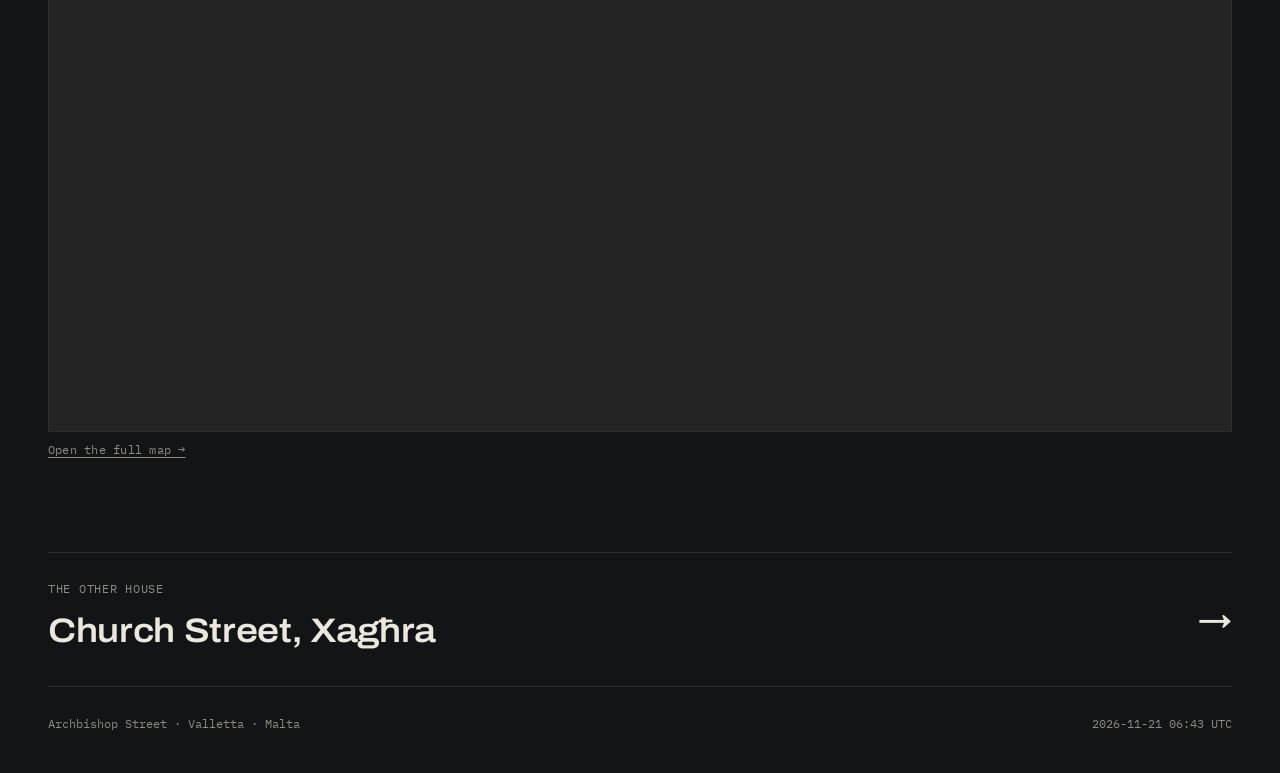
==== commit 3f022e16: "content: note air conditioning and heating in all living spaces" ====
--- a/index.html
+++ b/index.html
@@ -44,7 +44,7 @@
         <div>
           <p>Our place in Valletta. Ground floor of an old limestone townhouse. Fifty steps from St John's.</p>
           <p>Stone walls, timber beams, old tile floors. Our furniture, our art on the walls. Quiet, for Valletta.</p>
-          <p>An entryway with a desk and monitor. A kitchen and sitting room with a big-screen TV. A bedroom with its own TV, a bathroom with a proper bath, and a utility room with a washer and dryer.</p>
+          <p>An entryway with a desk and monitor. A kitchen and sitting room with a big-screen TV. A bedroom with its own TV, a bathroom with a proper bath, and a utility room with a washer and dryer. Air conditioning/heating in all living spaces.</p>
         </div>
         <dl class="facts">
           <dt>Floor</dt><dd>Ground</dd>
@@ -93,7 +93,7 @@
 
       <footer class="foot">
         <span>Archbishop Street · Valletta · Malta</span>
-        <span class="deploy-stamp">2026-11-18 14:45 UTC</span>
+        <span class="deploy-stamp">2026-11-21 06:43 UTC</span>
       </footer>
     </div>
   </main>
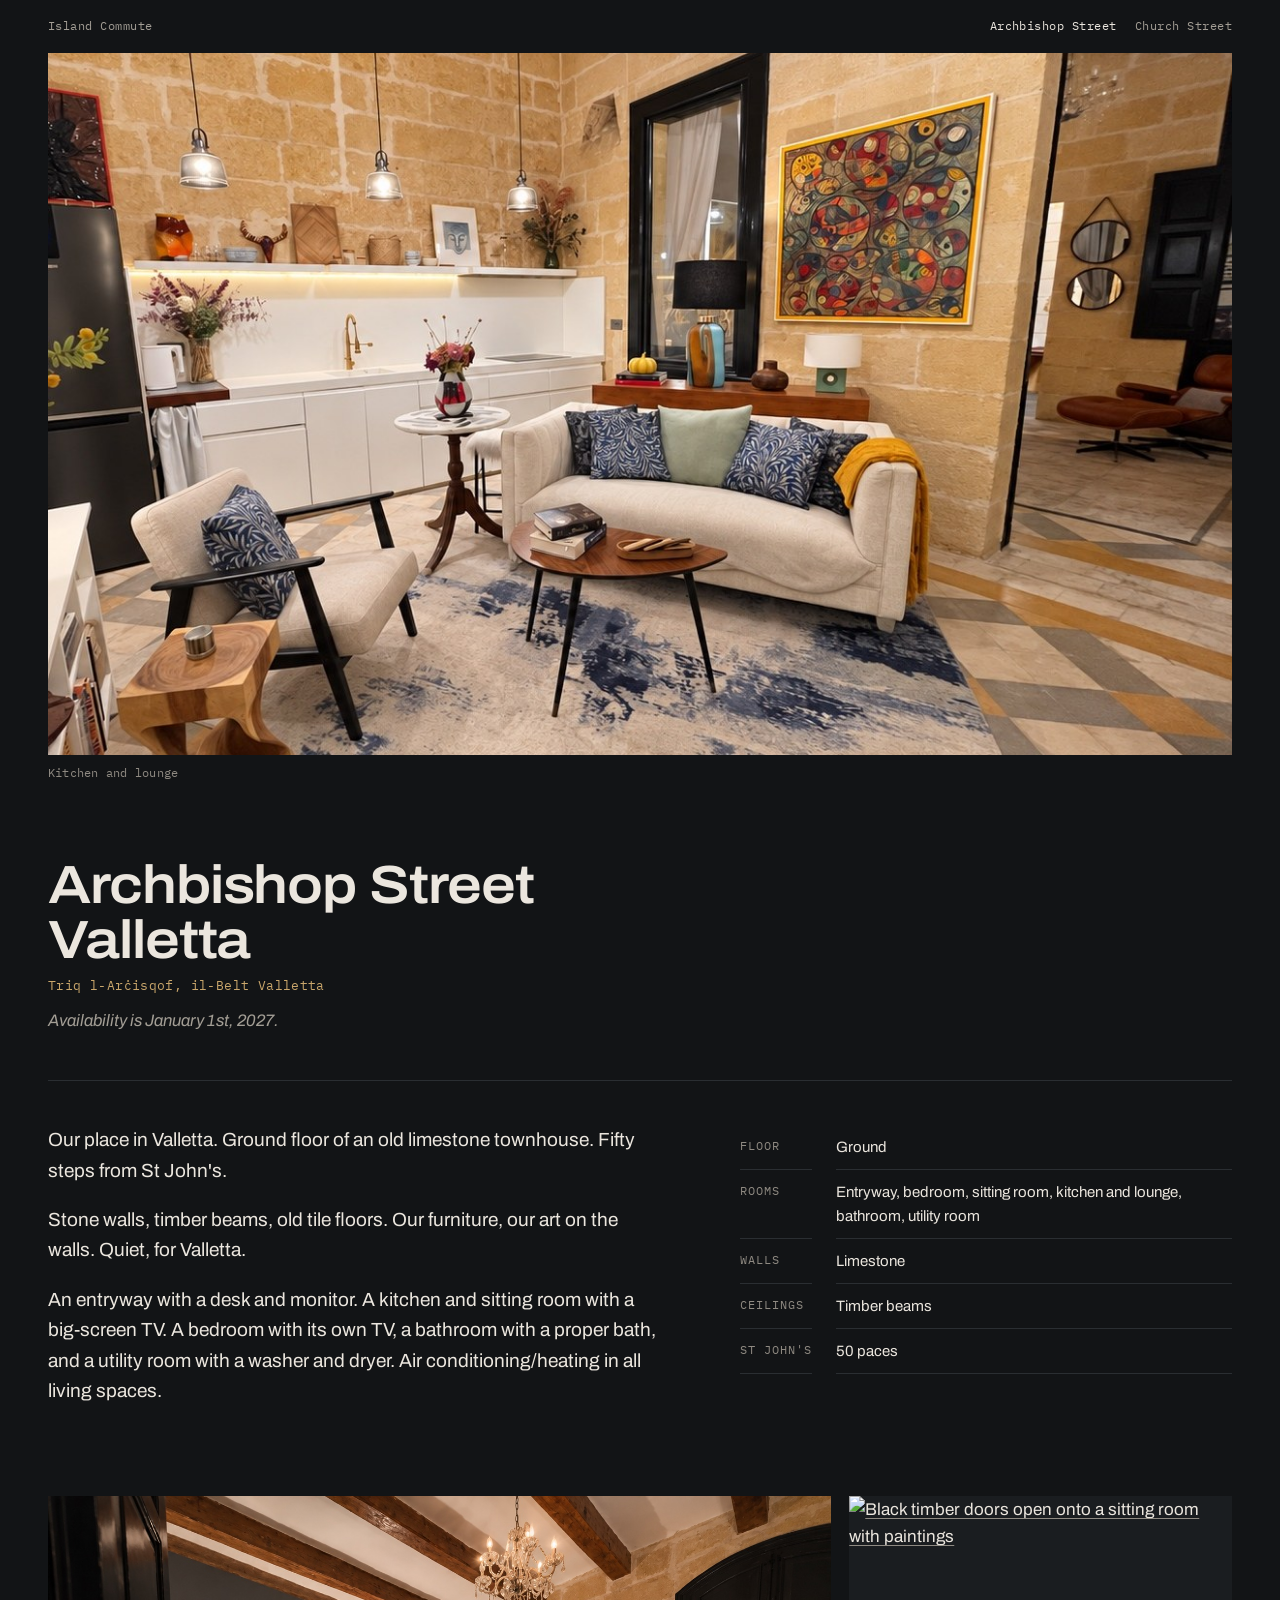
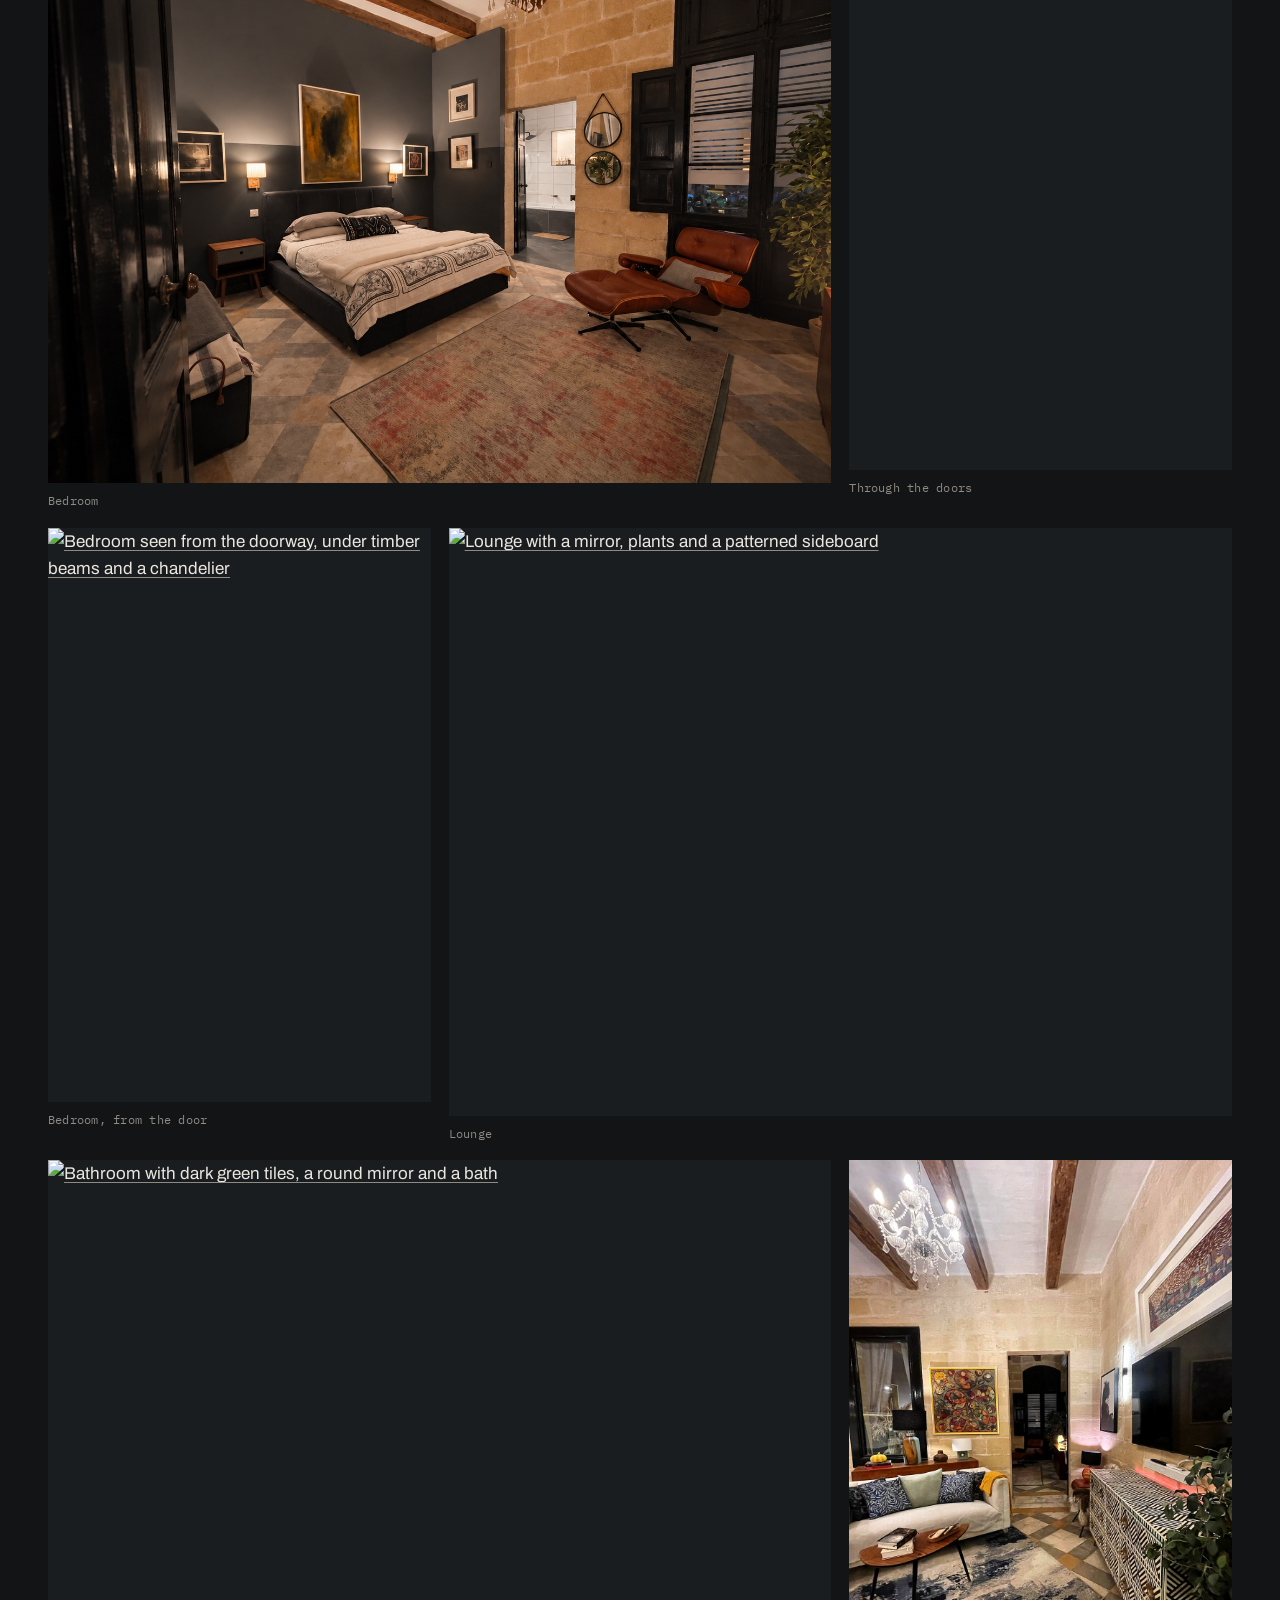
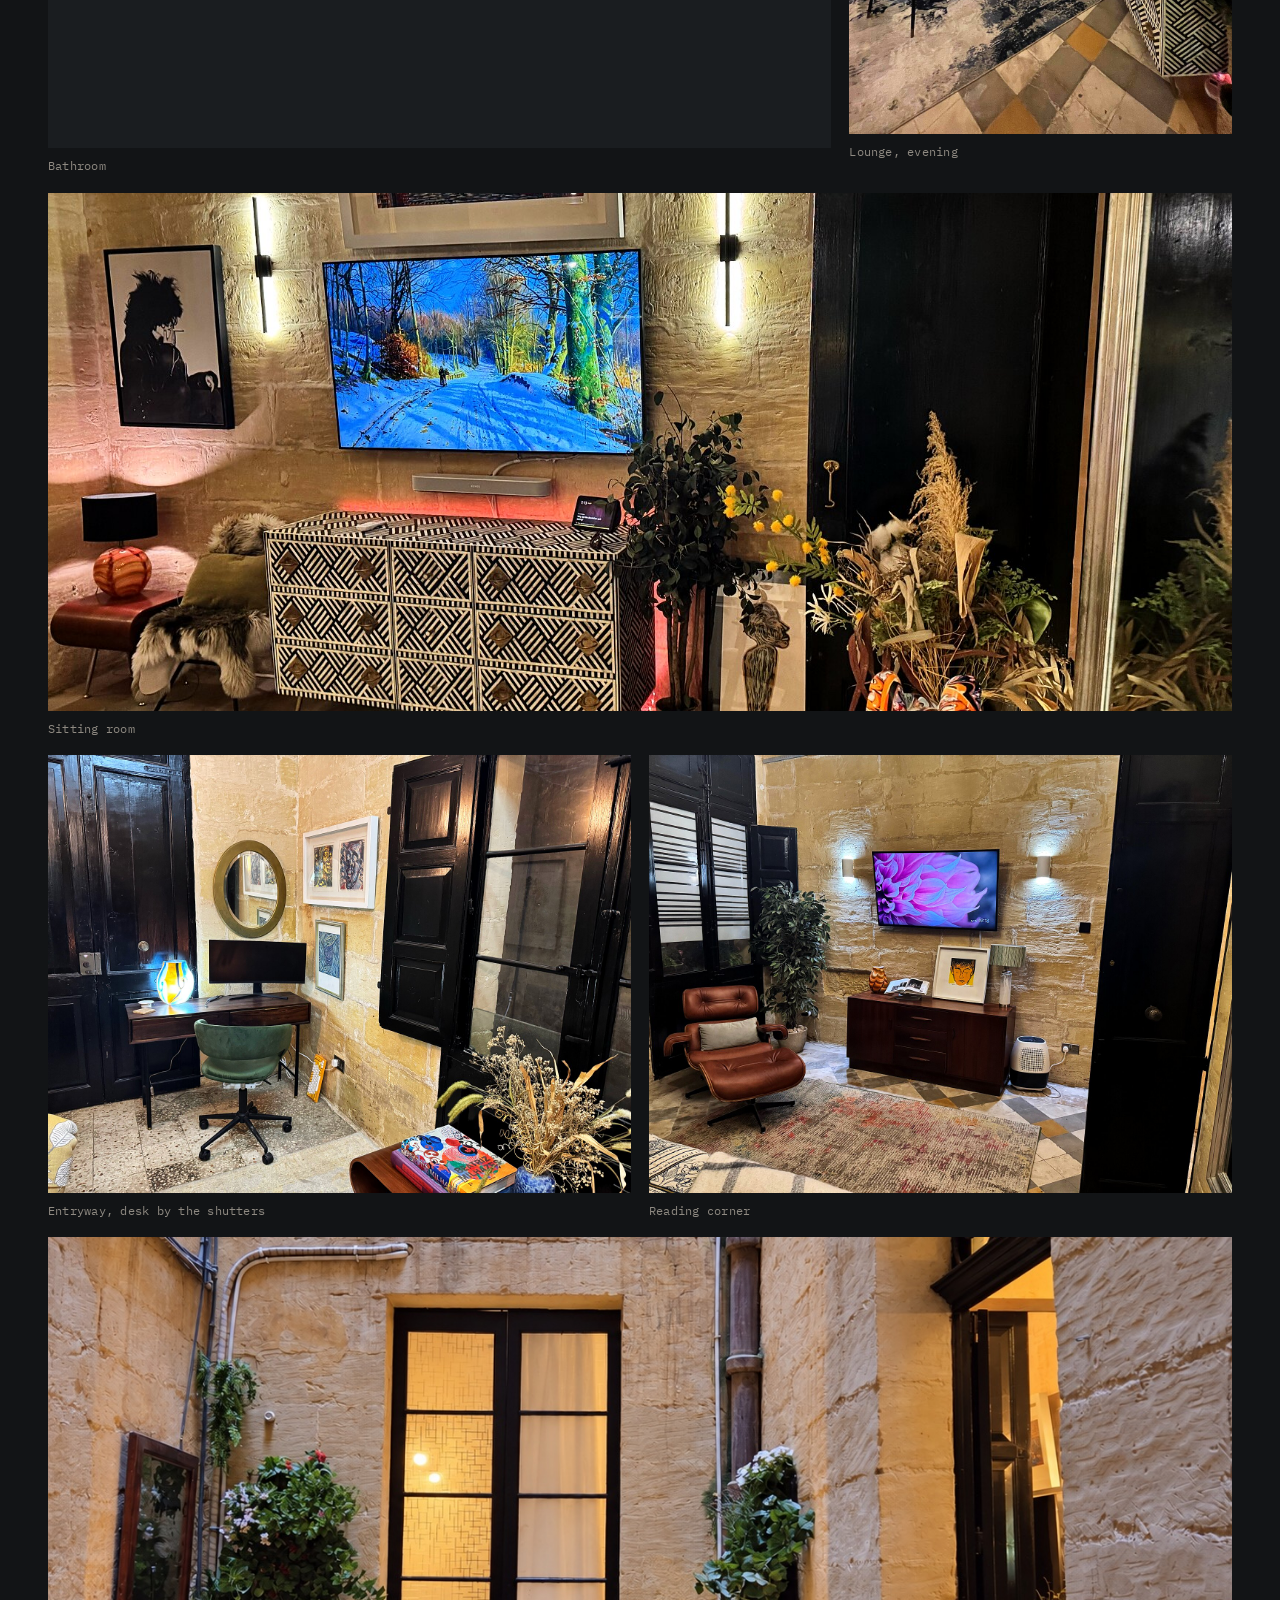
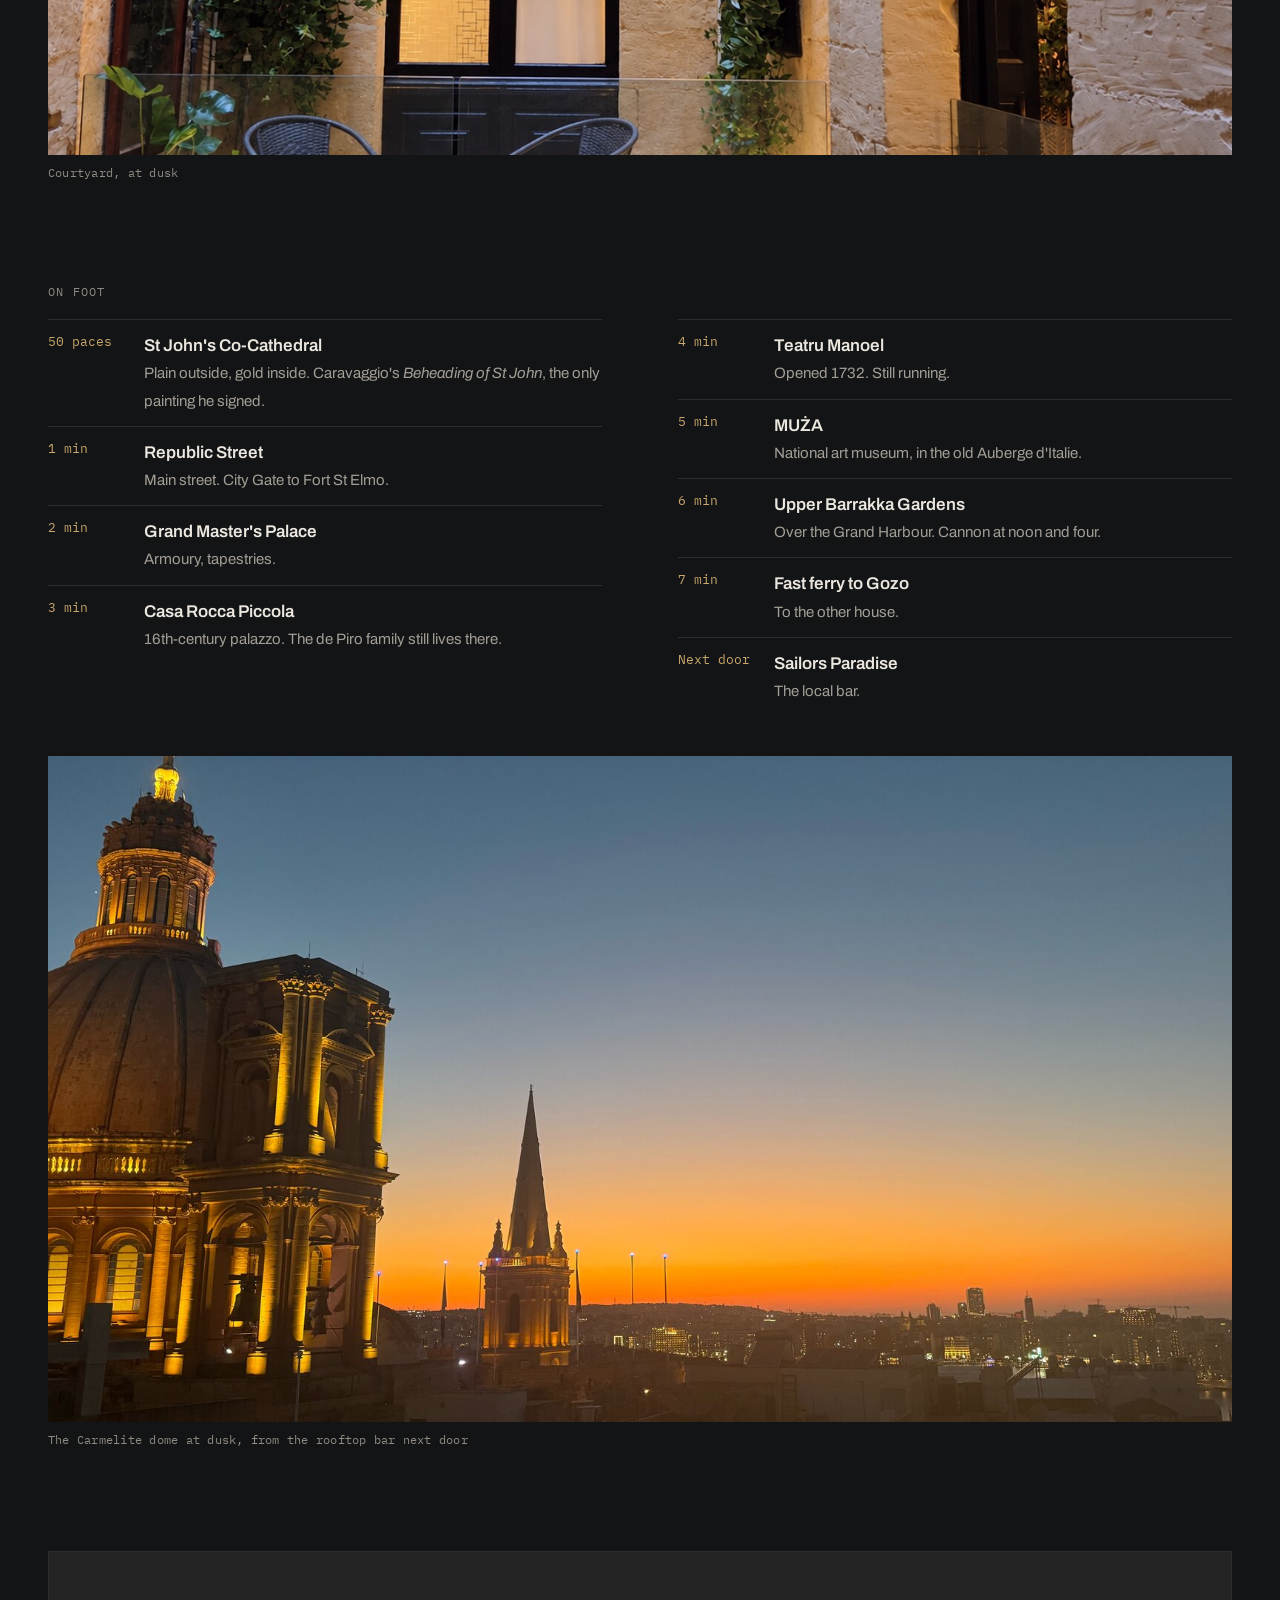
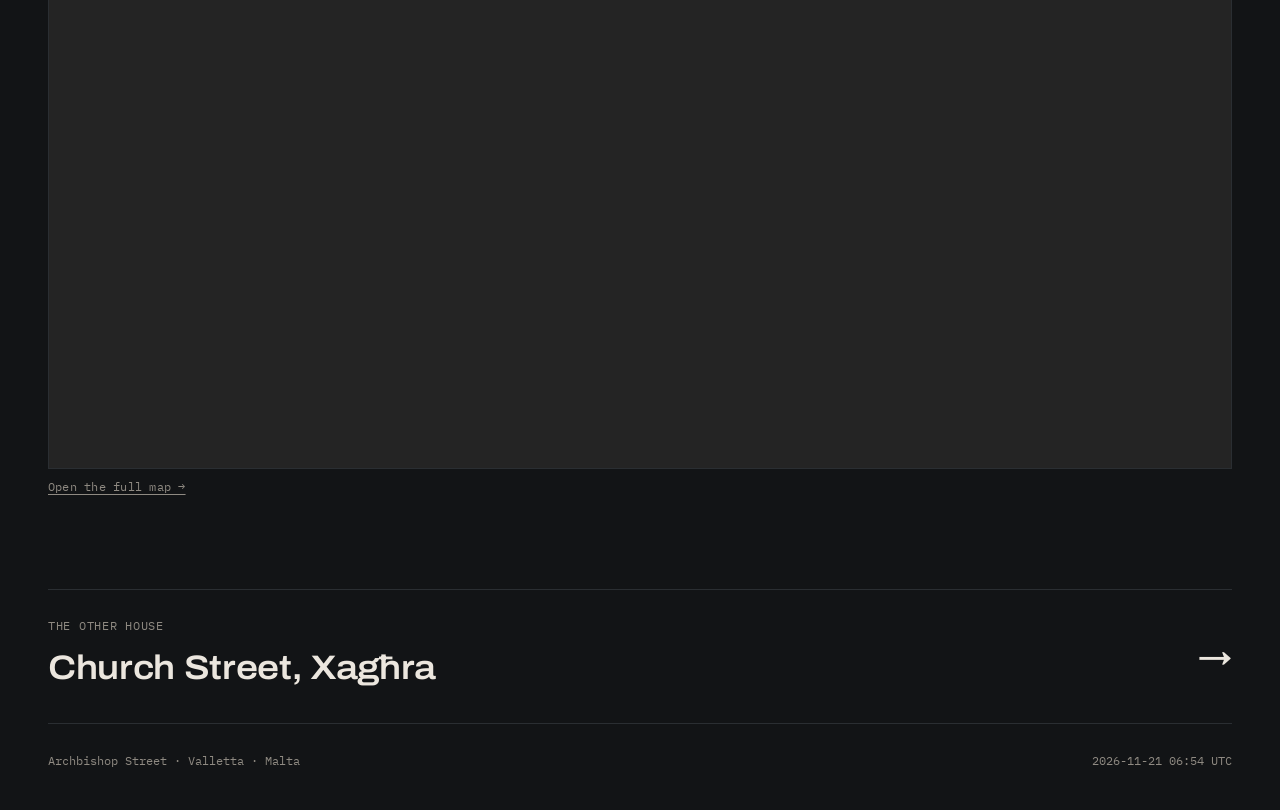
==== commit 206b50af: "content: add January 1st 2027 availability line below heading" ====
--- a/index.html
+++ b/index.html
@@ -17,8 +17,8 @@
   <meta name="theme-color" content="#121416">
   <link rel="preconnect" href="https://fonts.googleapis.com">
   <link rel="preconnect" href="https://fonts.gstatic.com" crossorigin>
-  <link rel="stylesheet" href="https://fonts.googleapis.com/css2?family=Archivo:wdth,wght@62..125,100..900&family=IBM+Plex+Mono&display=swap">
-  <link rel="stylesheet" href="/assets/site.css?v=20261107-more">
+  <link rel="stylesheet" href="https://fonts.googleapis.com/css2?family=Archivo:ital,wdth,wght@0,62..125,100..900;1,62..125,100..900&family=IBM+Plex+Mono&display=swap">
+  <link rel="stylesheet" href="/assets/site.css?v=20261121-availability">
 </head>
 <body>
   <header class="wrap bar">
@@ -38,6 +38,7 @@
     <div class="wrap">
       <div class="address">
         <h1>Archbishop Street<br>Valletta<span class="mt">Triq l-Arċisqof, il-Belt Valletta</span></h1>
+        <p class="availability">Availability is January 1st, 2027.</p>
       </div>
 
       <section class="about">
@@ -93,7 +94,7 @@
 
       <footer class="foot">
         <span>Archbishop Street · Valletta · Malta</span>
-        <span class="deploy-stamp">2026-11-21 06:43 UTC</span>
+        <span class="deploy-stamp">2026-11-21 06:54 UTC</span>
       </footer>
     </div>
   </main>
--- a/assets/site.css
+++ b/assets/site.css
@@ -52,7 +52,7 @@
 
 /* Address block */
 .address {
-  display: grid; grid-template-columns: 1fr; align-items: end;
+  display: grid; grid-template-columns: 1fr; align-items: end; row-gap: 14px;
   padding-block: clamp(36px, 6vw, 80px) clamp(28px, 4vw, 48px);
 }
 .address .no {
@@ -66,6 +66,9 @@
 }
 .address .mt {
   display: block; margin-top: 10px; font: 400 13px/1.3 var(--mono); color: var(--stone); letter-spacing: .03em;
+}
+.address .availability {
+  margin: 0; font: italic 400 clamp(15px, 1.3vw, 17px)/1.4 var(--text); color: var(--ink-2);
 }
 
 /* Intro text + facts */
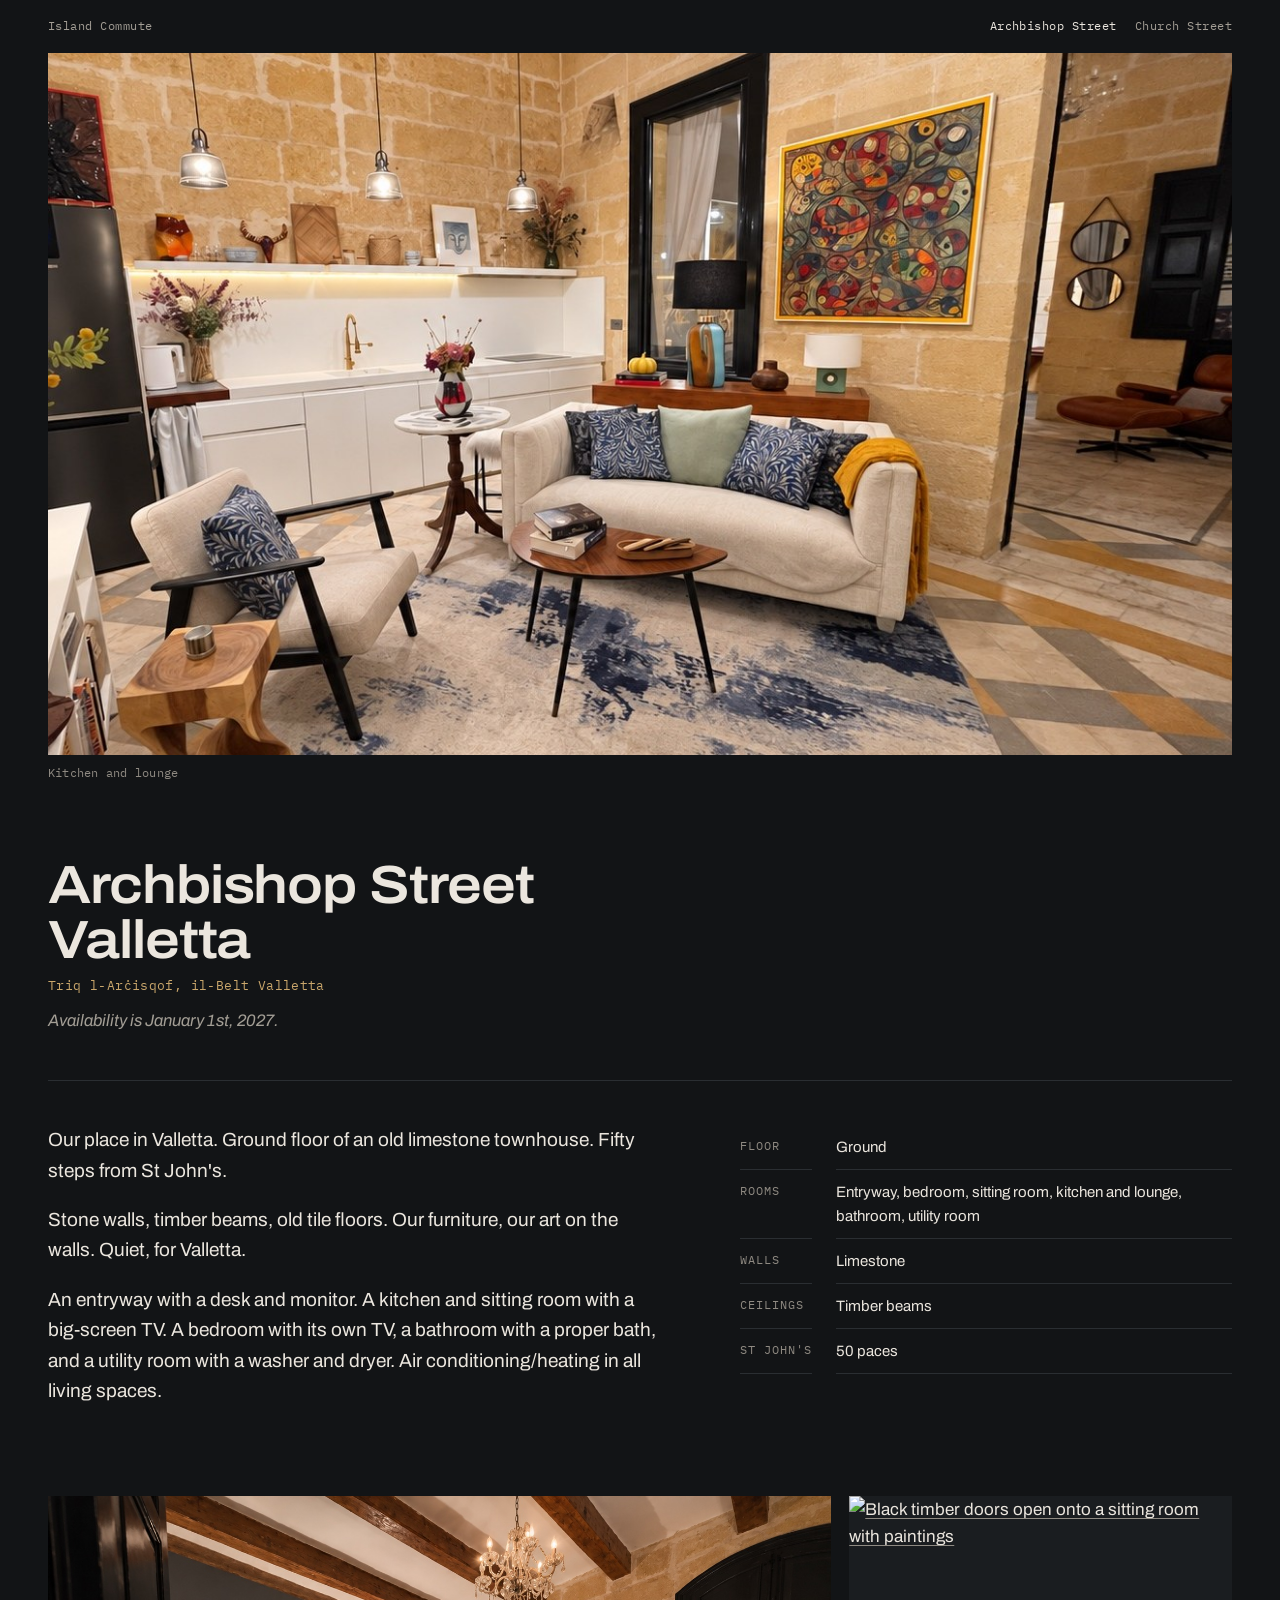
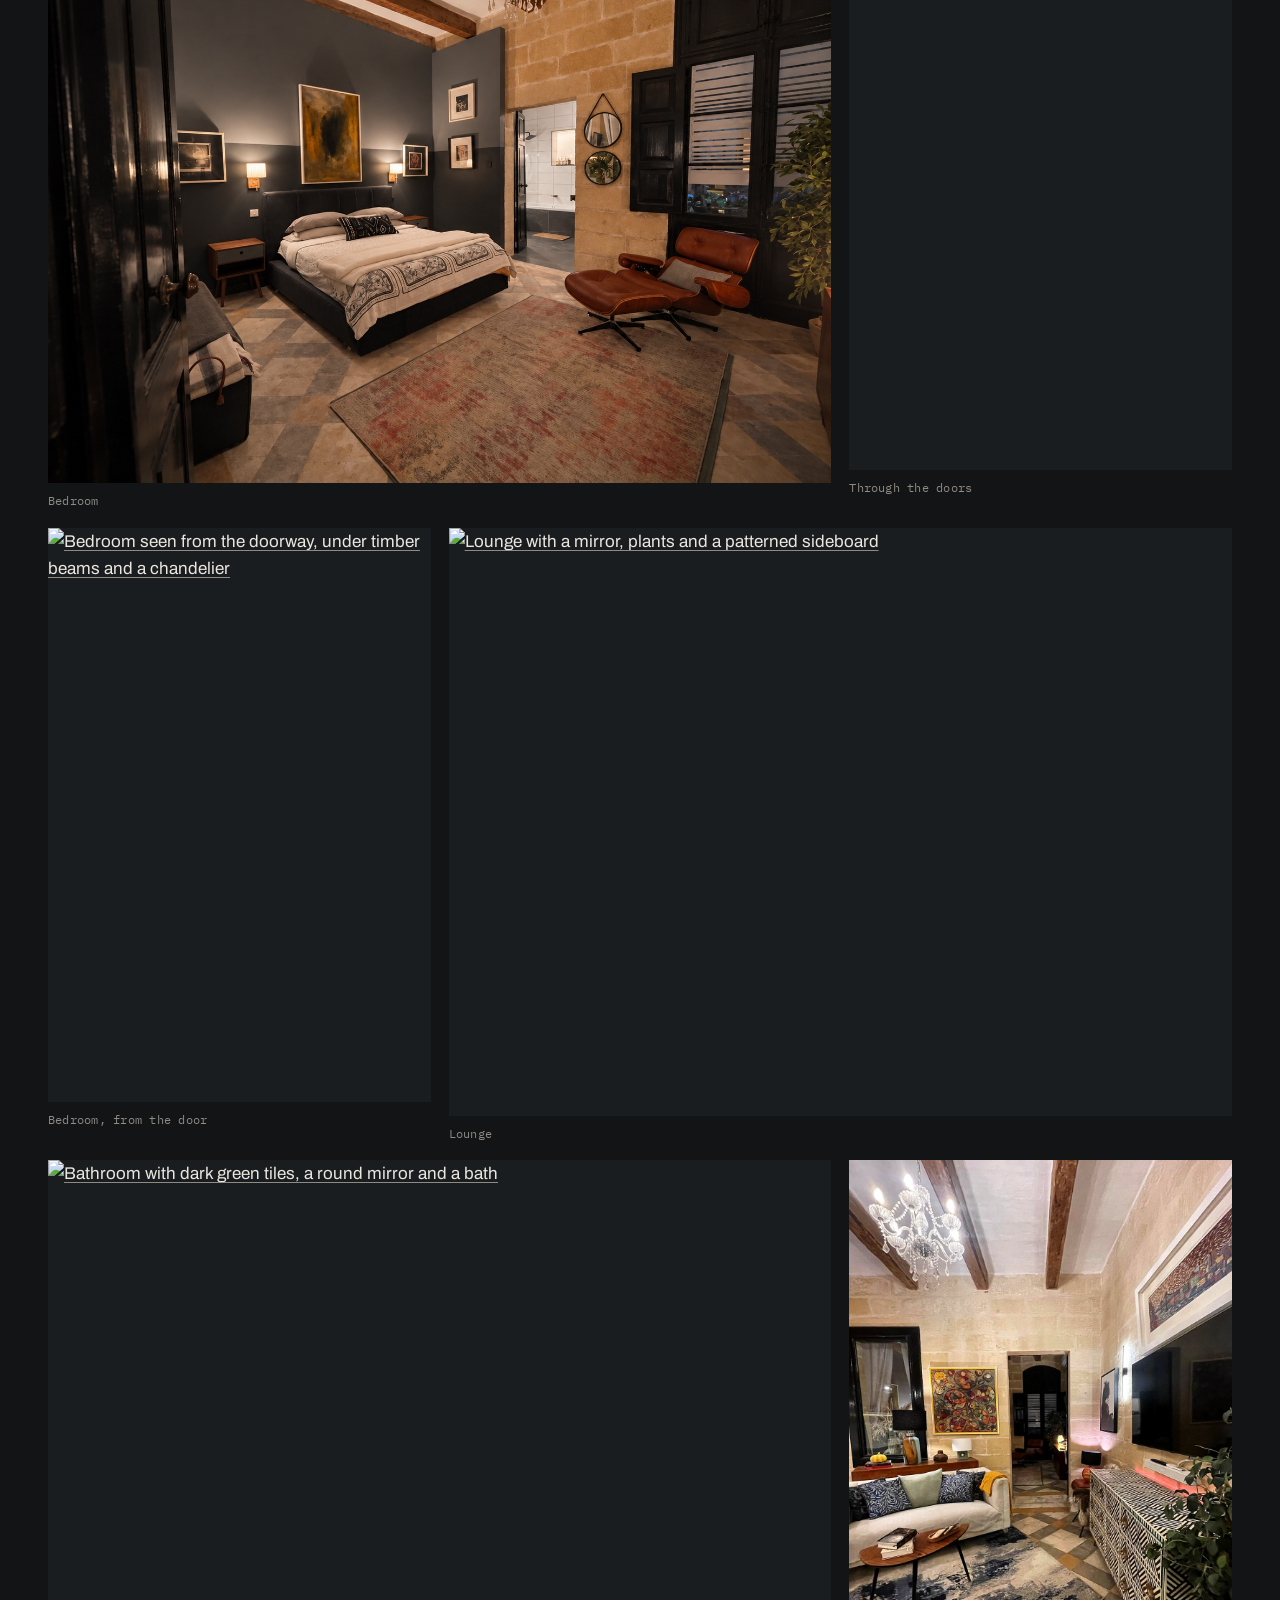
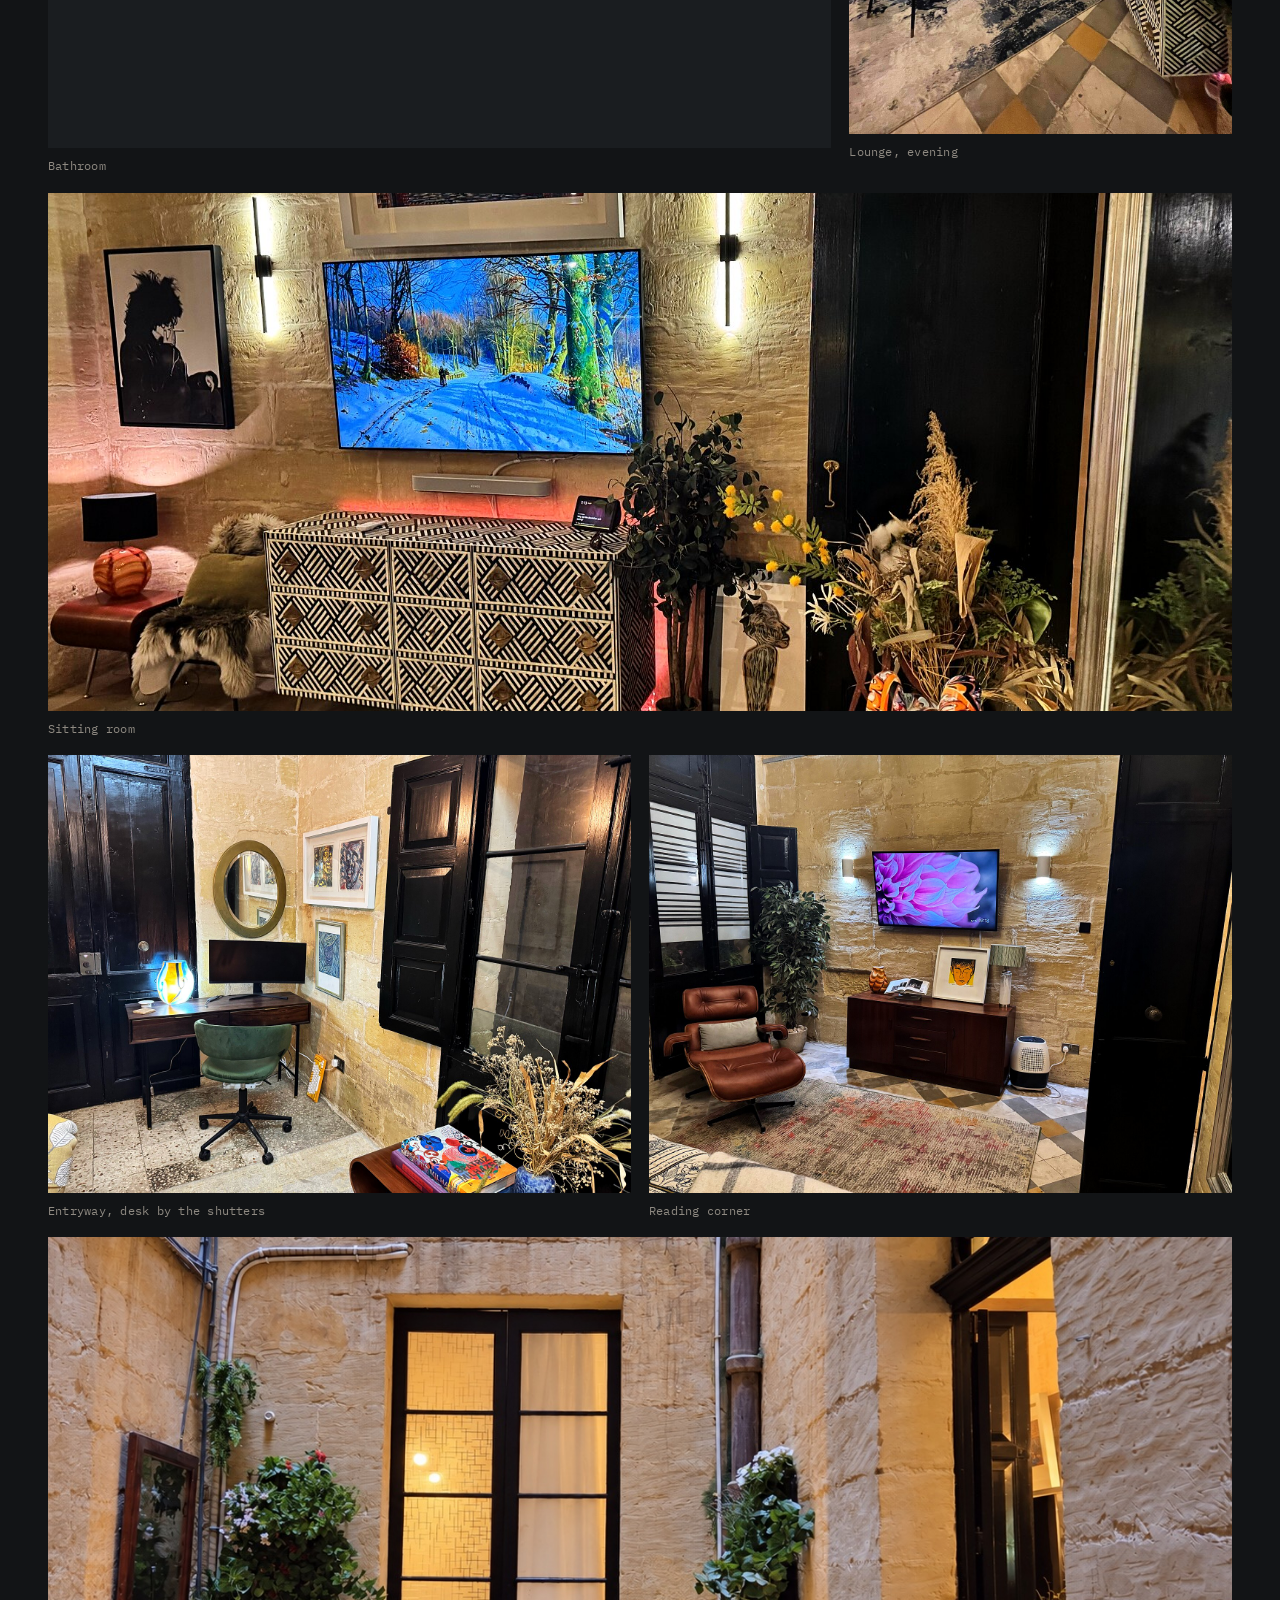
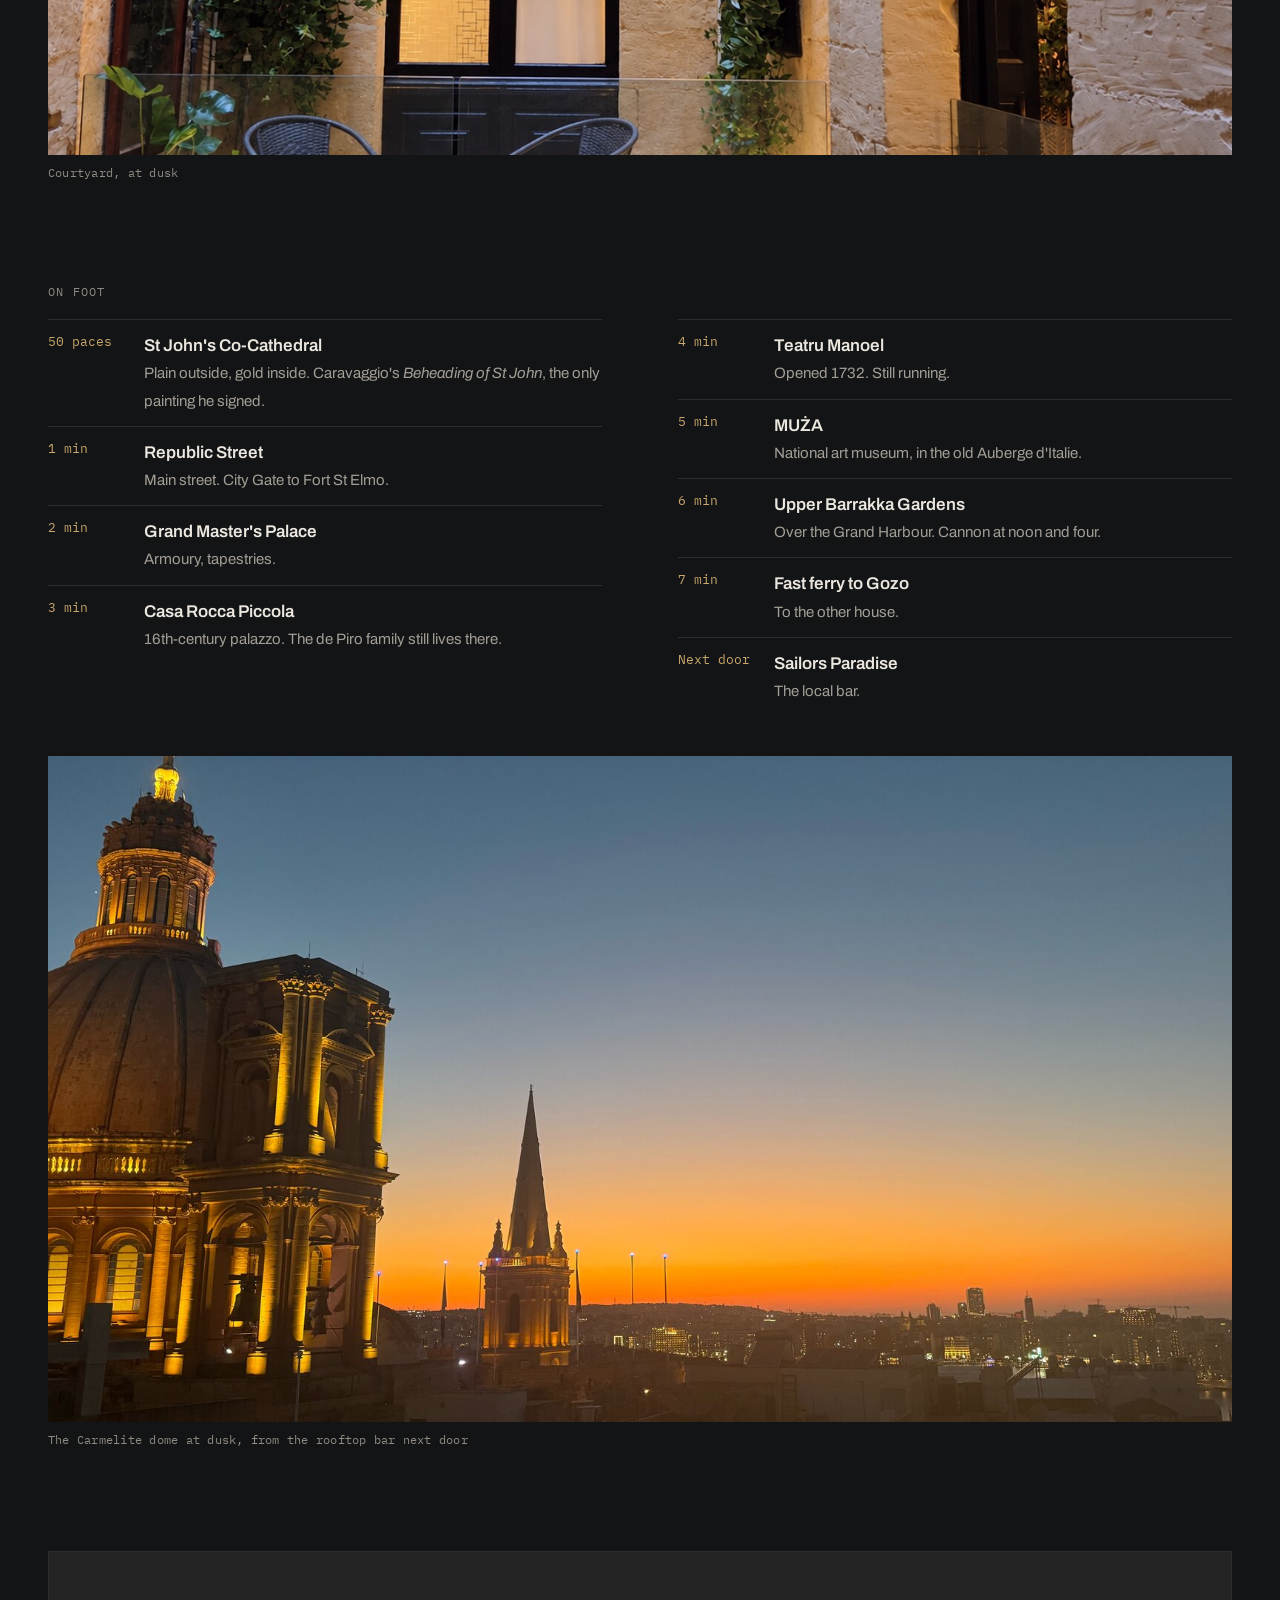
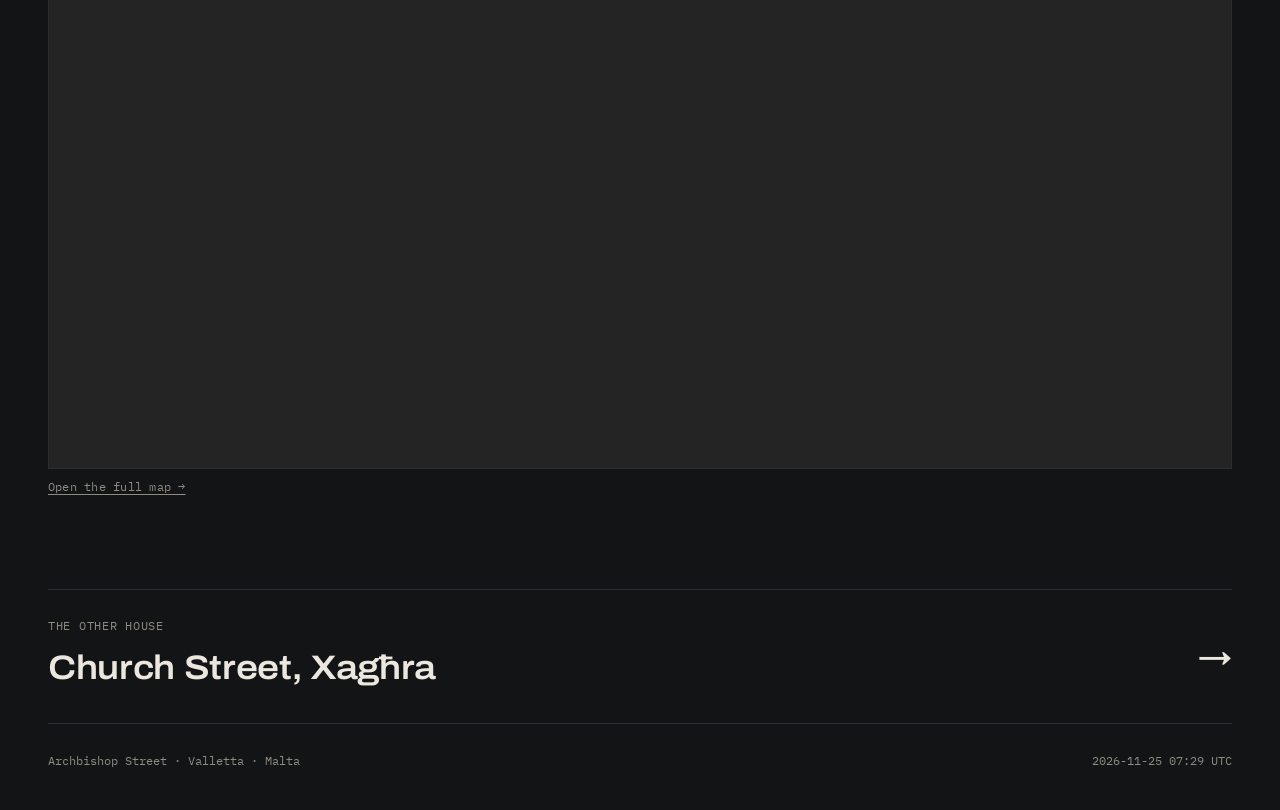
==== commit b30bf9f4: "feat: add self-hosted Umami analytics" ====
--- a/index.html
+++ b/index.html
@@ -19,6 +19,7 @@
   <link rel="preconnect" href="https://fonts.gstatic.com" crossorigin>
   <link rel="stylesheet" href="https://fonts.googleapis.com/css2?family=Archivo:ital,wdth,wght@0,62..125,100..900;1,62..125,100..900&family=IBM+Plex+Mono&display=swap">
   <link rel="stylesheet" href="/assets/site.css?v=20261121-availability">
+  <script defer src="https://analytics.sottosound.com/script.js" data-website-id="320e3817-de5e-48ff-a4df-a0cf935a2a73" data-domains="50archbishop.com"></script>
 </head>
 <body>
   <header class="wrap bar">
@@ -94,7 +95,7 @@
 
       <footer class="foot">
         <span>Archbishop Street · Valletta · Malta</span>
-        <span class="deploy-stamp">2026-11-21 06:54 UTC</span>
+        <span class="deploy-stamp">2026-11-25 07:29 UTC</span>
       </footer>
     </div>
   </main>
